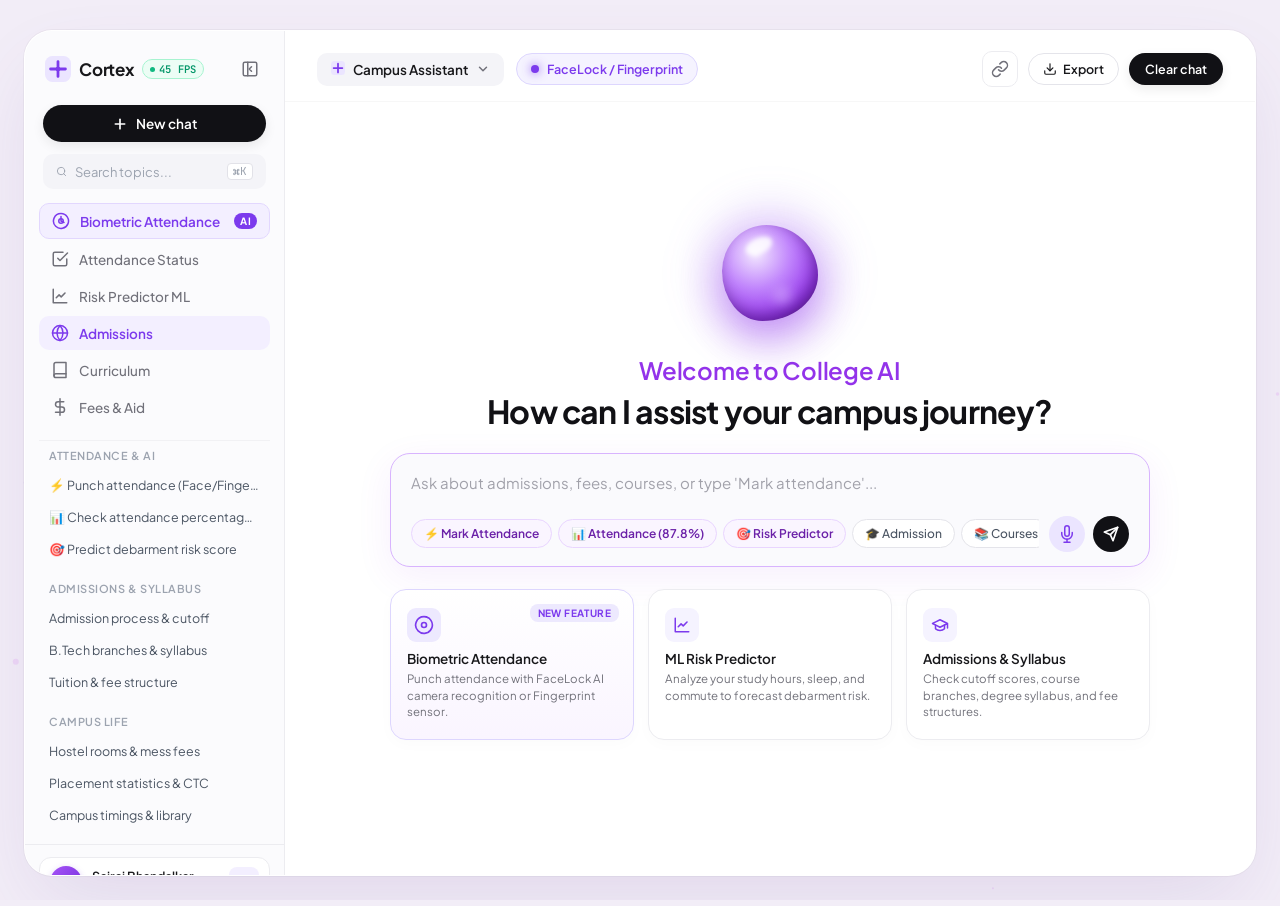
==== index.html @ c802c79f "Deploy permanent 24/7 web application to GitHub Pages with autonomous client-side Cortex engine" ====
<!DOCTYPE html>
<html lang="en">
<head>
    <meta charset="UTF-8">
    <meta name="viewport" content="width=device-width, initial-scale=1.0, maximum-scale=1.0, user-scalable=no, viewport-fit=cover">
    <meta name="theme-color" content="#F3F0F7">
    <title>Cortex • College AI Assistant & Biometric Attendance</title>

    <!-- Open Graph / LinkedIn Meta Tags -->
    <meta property="og:type" content="website">
    <meta property="og:title" content="College AI Chatbot — Intelligent Campus Assistant">
    <meta property="og:description" content="AI campus assistant with Scikit-Learn intent classification, 120Hz neural core, and FaceLock & Fingerprint biometric attendance.">
    <meta property="og:image" content="https://raw.githubusercontent.com/sairajbhandalkar61-ctrl/College-AI-Chatbot/main/screenshots/linkedin_post_showcase.png">
    <meta property="og:image:width" content="1200">
    <meta property="og:image:height" content="675">

    <!-- Twitter Card Meta Tags -->
    <meta name="twitter:card" content="summary_large_image">
    <meta name="twitter:title" content="College AI Chatbot — Intelligent Campus Assistant">
    <meta name="twitter:description" content="AI campus assistant with Scikit-Learn intent classification, 120Hz neural core, and FaceLock & Fingerprint biometric attendance.">
    <meta name="twitter:image" content="https://raw.githubusercontent.com/sairajbhandalkar61-ctrl/College-AI-Chatbot/main/screenshots/linkedin_post_showcase.png">

    <!-- SVG Favicon -->
    <link rel="icon" type="image/svg+xml" href="data:image/svg+xml,<svg xmlns='http://www.w3.org/2000/svg' viewBox='0 0 100 100'><rect width='100' height='100' rx='28' fill='%23ebe5ff'/><path d='M50 24v52M24 50h52' stroke='%237c3aed' stroke-width='14' stroke-linecap='round'/><circle cx='50' cy='50' r='10' fill='%237c3aed'/></svg>">

    <!-- Google Fonts: Plus Jakarta Sans & JetBrains Mono -->
    <link rel="preconnect" href="https://fonts.googleapis.com">
    <link rel="preconnect" href="https://fonts.gstatic.com" crossorigin>
    <link href="https://fonts.googleapis.com/css2?family=Plus+Jakarta+Sans:wght@400;500;600;700;800&family=JetBrains+Mono:wght@400;500;700&display=swap" rel="stylesheet">

    <!-- Stylesheet -->
    <link rel="stylesheet" href="static/styles.css">
</head>
<body class="cortex-body">

    <!-- 120Hz Ambient Canvas Background -->
    <canvas id="ambient-canvas" class="ambient-canvas" aria-hidden="true"></canvas>

    <!-- Outer Presentation Wrapper -->
    <div class="cortex-outer-wrapper">
        <div class="cortex-window-frame" id="window-frame">

            <!-- ===================================================================
                 1. LEFT SIDEBAR (Campus Navigation & Biometric Triggers)
                 =================================================================== -->
            <aside class="sidebar-container" id="sidebar-container">
                
                <!-- Sidebar Header: Brand & Collapse -->
                <div class="sidebar-header">
                    <div class="brand-group" id="brand-home-btn" title="Cortex College AI">
                        <div class="brand-logo-icon">
                            <svg viewBox="0 0 28 28" width="26" height="26" fill="none">
                                <rect width="28" height="28" rx="8" fill="#EBE5FF"/>
                                <path d="M14 6v16M6 14h16" stroke="#7C3AED" stroke-width="3" stroke-linecap="round"/>
                                <circle cx="14" cy="14" r="2.5" fill="#7C3AED"/>
                            </svg>
                        </div>
                        <span class="brand-name">Cortex</span>
                        <span class="fps-badge" id="fps-counter" title="Dynamic Refresh Rate">120 FPS</span>
                    </div>

                    <button class="sidebar-icon-btn" id="sidebar-collapse-btn" aria-label="Toggle Navigation Drawer" title="Toggle Sidebar">
                        <svg viewBox="0 0 24 24" width="18" height="18" fill="none" stroke="currentColor" stroke-width="2" stroke-linecap="round" stroke-linejoin="round">
                            <rect x="3" y="3" width="18" height="18" rx="2" ry="2"></rect>
                            <line x1="9" y1="3" x2="9" y2="21"></line>
                            <path d="m14 9-3 3 3 3"></path>
                        </svg>
                    </button>
                </div>

                <!-- Primary Action: + New Chat -->
                <div class="sidebar-new-chat-box">
                    <button class="new-chat-btn" id="new-chat-btn">
                        <svg viewBox="0 0 24 24" width="16" height="16" fill="none" stroke="currentColor" stroke-width="2.5" stroke-linecap="round" stroke-linejoin="round">
                            <line x1="12" y1="5" x2="12" y2="19"></line>
                            <line x1="5" y1="12" x2="19" y2="12"></line>
                        </svg>
                        <span>New chat</span>
                    </button>
                </div>

                <!-- Search Input Bar with Command Key Hint -->
                <div class="sidebar-search-box">
                    <div class="search-input-wrapper">
                        <svg class="search-icon" viewBox="0 0 24 24" width="15" height="15" fill="none" stroke="currentColor" stroke-width="2" stroke-linecap="round" stroke-linejoin="round">
                            <circle cx="11" cy="11" r="8"></circle>
                            <line x1="21" y1="21" x2="16.65" y2="16.65"></line>
                        </svg>
                        <input type="text" id="sidebar-search-input" placeholder="Search topics..." autocomplete="off" aria-label="Search past topics">
                        <span class="search-kbd-badge">⌘K</span>
                    </div>
                </div>

                <!-- Navigation Links List -->
                <div class="sidebar-nav-scroll">
                    <!-- Quick Topic Shortcuts -->
                    <div class="nav-links-group">
                        <button class="nav-link-item highlight-btn" id="nav-biometrics-btn">
                            <span class="nav-icon">
                                <svg viewBox="0 0 24 24" width="18" height="18" fill="none" stroke="currentColor" stroke-width="2" stroke-linecap="round" stroke-linejoin="round">
                                    <path d="M12 2a10 10 0 0 0-7.07 17.07A10 10 0 1 0 12 2z"></path>
                                    <path d="M12 6v6l4 2"></path>
                                    <circle cx="12" cy="12" r="3"></circle>
                                </svg>
                            </span>
                            <span class="nav-label">Biometric Attendance</span>
                            <span class="live-pill">AI</span>
                        </button>

                        <button class="nav-link-item" id="nav-attendance-status-btn" data-query="What is my attendance?">
                            <span class="nav-icon">
                                <svg viewBox="0 0 24 24" width="18" height="18" fill="none" stroke="currentColor" stroke-width="2" stroke-linecap="round" stroke-linejoin="round">
                                    <path d="M9 11l3 3L22 4"></path>
                                    <path d="M21 12v7a2 2 0 0 1-2 2H5a2 2 0 0 1-2-2V5a2 2 0 0 1 2-2h11"></path>
                                </svg>
                            </span>
                            <span class="nav-label">Attendance Status</span>
                        </button>

                        <button class="nav-link-item" id="nav-predictor-btn" data-query="Predict my attendance risk">
                            <span class="nav-icon">
                                <svg viewBox="0 0 24 24" width="18" height="18" fill="none" stroke="currentColor" stroke-width="2" stroke-linecap="round" stroke-linejoin="round">
                                    <path d="M3 3v18h18"></path>
                                    <path d="M18.7 8l-5.1 5.2-2.8-2.7L7 14.3"></path>
                                </svg>
                            </span>
                            <span class="nav-label">Risk Predictor ML</span>
                        </button>

                        <button class="nav-link-item active" id="nav-all-btn" data-query="What is the admission process and eligibility?">
                            <span class="nav-icon">
                                <svg viewBox="0 0 24 24" width="18" height="18" fill="none" stroke="currentColor" stroke-width="2" stroke-linecap="round" stroke-linejoin="round">
                                    <circle cx="12" cy="12" r="10"></circle>
                                    <line x1="2" y1="12" x2="22" y2="12"></line>
                                    <path d="M12 2a15.3 15.3 0 0 1 4 10 15.3 15.3 0 0 1-4 10 15.3 15.3 0 0 1-4-10 15.3 15.3 0 0 1 4-10z"></path>
                                </svg>
                            </span>
                            <span class="nav-label">Admissions</span>
                        </button>

                        <button class="nav-link-item" id="nav-courses-btn" data-query="What courses and engineering branches are offered?">
                            <span class="nav-icon">
                                <svg viewBox="0 0 24 24" width="18" height="18" fill="none" stroke="currentColor" stroke-width="2" stroke-linecap="round" stroke-linejoin="round">
                                    <path d="M4 19.5A2.5 2.5 0 0 1 6.5 17H20"></path>
                                    <path d="M6.5 2H20v20H6.5A2.5 2.5 0 0 1 4 19.5v-15A2.5 2.5 0 0 1 6.5 2z"></path>
                                </svg>
                            </span>
                            <span class="nav-label">Curriculum</span>
                        </button>

                        <button class="nav-link-item" id="nav-fees-btn" data-query="How much is the college fee and scholarship options?">
                            <span class="nav-icon">
                                <svg viewBox="0 0 24 24" width="18" height="18" fill="none" stroke="currentColor" stroke-width="2" stroke-linecap="round" stroke-linejoin="round">
                                    <line x1="12" y1="1" x2="12" y2="23"></line>
                                    <path d="M17 5H9.5a3.5 3.5 0 0 0 0 7h5a3.5 3.5 0 0 1 0 7H6"></path>
                                </svg>
                            </span>
                            <span class="nav-label">Fees & Aid</span>
                        </button>
                    </div>

                    <!-- Campus Topics Categorized by Relevance -->
                    <div class="history-section" id="history-section">
                        <!-- Biometrics & Academic Inquiries -->
                        <div class="history-group">
                            <div class="history-group-title">Attendance & AI</div>
                            <div class="history-items-list">
                                <button class="history-item" data-query="Mark my attendance today">⚡ Punch attendance (Face/Fingerprint)</button>
                                <button class="history-item" data-query="What is my attendance?">📊 Check attendance percentage (87.5%)</button>
                                <button class="history-item" data-query="Predict my attendance risk">🎯 Predict debarment risk score</button>
                            </div>
                        </div>

                        <!-- Admissions & Academics -->
                        <div class="history-group">
                            <div class="history-group-title">Admissions & Syllabus</div>
                            <div class="history-items-list">
                                <button class="history-item" data-query="What is the admission process and cutoff score?">Admission process & cutoff</button>
                                <button class="history-item" data-query="What engineering branches and courses are offered?">B.Tech branches & syllabus</button>
                                <button class="history-item" data-query="How much is the annual college tuition fee?">Tuition & fee structure</button>
                            </div>
                        </div>

                        <!-- Campus Life -->
                        <div class="history-group">
                            <div class="history-group-title">Campus Life</div>
                            <div class="history-items-list">
                                <button class="history-item" data-query="Does the college provide hostel and mess facilities?">Hostel rooms & mess fees</button>
                                <button class="history-item" data-query="What is the highest placement package and average CTC?">Placement statistics & CTC</button>
                                <button class="history-item" data-query="What are the college timings and library hours?">Campus timings & library</button>
                            </div>
                        </div>
                    </div>
                </div>

                <!-- User Profile Pill (Bottom) -->
                <div class="sidebar-user-footer">
                    <div class="user-profile-card">
                        <div class="user-avatar-wrapper">
                            <div class="user-avatar-circle">
                                <span>SB</span>
                            </div>
                        </div>
                        <div class="user-meta">
                            <span class="user-name">Sairaj Bhandalkar</span>
                            <span class="user-email">ID: SB2026 • 87.8% Attendance</span>
                        </div>
                        <button class="user-action-btn" id="voice-toggle-btn" title="Toggle Voice Readout" aria-label="Toggle voice">
                            <svg viewBox="0 0 24 24" width="16" height="16" fill="none" stroke="currentColor" stroke-width="2" stroke-linecap="round" stroke-linejoin="round">
                                <polygon points="11 5 6 9 2 9 2 15 6 15 11 19 11 5"></polygon>
                                <path d="M19.07 4.93a10 10 0 0 1 0 14.14M15.54 8.46a5 5 0 0 1 0 7.07"></path>
                            </svg>
                        </button>
                    </div>
                </div>
            </aside>

            <!-- ===================================================================
                 2. MAIN VIEWPORT (Right Area)
                 =================================================================== -->
            <main class="cortex-main-viewport">
                
                <!-- Top Navigation Header -->
                <header class="cortex-top-header">
                    <div class="header-left">
                        <!-- Mobile Hamburger Button -->
                        <button class="mobile-menu-btn" id="mobile-menu-btn" aria-label="Open Navigation">
                            <svg viewBox="0 0 24 24" width="22" height="22" fill="none" stroke="currentColor" stroke-width="2" stroke-linecap="round" stroke-linejoin="round">
                                <line x1="3" y1="12" x2="21" y2="12"></line>
                                <line x1="3" y1="6" x2="21" y2="6"></line>
                                <line x1="3" y1="18" x2="21" y2="18"></line>
                            </svg>
                        </button>

                        <!-- Assistant Dropdown Pill -->
                        <div class="cortex-dropdown-wrapper" id="cortex-dropdown-wrapper">
                            <button class="cortex-dropdown-btn" id="cortex-dropdown-btn">
                                <span class="cortex-icon-dot">
                                    <svg viewBox="0 0 16 16" width="14" height="14" fill="none">
                                        <rect width="16" height="16" rx="4" fill="#EBE5FF"/>
                                        <path d="M8 3v10M3 8h10" stroke="#7C3AED" stroke-width="2" stroke-linecap="round"/>
                                    </svg>
                                </span>
                                <span class="cortex-dropdown-label">Campus Assistant</span>
                                <span class="cortex-dropdown-chevron">
                                    <svg viewBox="0 0 24 24" width="14" height="14" fill="none" stroke="currentColor" stroke-width="2.5" stroke-linecap="round" stroke-linejoin="round">
                                        <polyline points="6 9 12 15 18 9"></polyline>
                                    </svg>
                                </span>
                            </button>
                            <div class="cortex-dropdown-menu" id="cortex-dropdown-menu">
                                <button class="cortex-menu-item active" data-model="General">General Campus Query</button>
                                <button class="cortex-menu-item" data-model="Attendance">Attendance & Biometrics</button>
                                <button class="cortex-menu-item" data-model="Admissions">Admissions & Eligibility</button>
                                <button class="cortex-menu-item" data-model="Academics">Academic Syllabus</button>
                                <button class="cortex-menu-item" data-model="Placements">Placements & Recruiters</button>
                            </div>
                        </div>

                        <!-- Biometric Quick Launcher Button -->
                        <button class="header-biometric-badge-btn" id="header-biometrics-btn" title="Open Biometric Attendance Scanner">
                            <span class="bio-pulse-dot"></span>
                            <span>FaceLock / Fingerprint</span>
                        </button>
                    </div>

                    <!-- Right Action Controls -->
                    <div class="header-right">
                        <!-- Quick Share Link Button -->
                        <button class="header-icon-btn" id="top-link-btn" title="Copy Live Website URL" aria-label="Share live link">
                            <svg viewBox="0 0 24 24" width="18" height="18" fill="none" stroke="currentColor" stroke-width="2" stroke-linecap="round" stroke-linejoin="round">
                                <path d="M10 13a5 5 0 0 0 7.54.54l3-3a5 5 0 0 0-7.07-7.07l-1.72 1.71"></path>
                                <path d="M14 11a5 5 0 0 0-7.54-.54l-3 3a5 5 0 0 0 7.07 7.07l1.71-1.71"></path>
                            </svg>
                        </button>

                        <!-- Export Conversation Button -->
                        <button class="header-pill-btn" id="export-chat-btn" title="Export conversation as text file">
                            <svg viewBox="0 0 24 24" width="14" height="14" fill="none" stroke="currentColor" stroke-width="2" stroke-linecap="round" stroke-linejoin="round">
                                <path d="M21 15v4a2 2 0 0 1-2 2H5a2 2 0 0 1-2-2v-4"></path>
                                <polyline points="7 10 12 15 17 10"></polyline>
                                <line x1="12" y1="15" x2="12" y2="3"></line>
                            </svg>
                            <span>Export</span>
                        </button>

                        <!-- Reset / New Session Button -->
                        <button class="header-solid-btn" id="clear-session-btn" title="Clear current session">
                            <span>Clear chat</span>
                        </button>
                    </div>
                </header>

                <!-- Scrollable Main Content Container -->
                <div class="cortex-scroll-container" id="cortex-scroll-container">
                    
                    <!-- LANDING HERO STATE (Greeting, Interactive 120Hz Orb, Cards) -->
                    <div class="cortex-hero-state" id="cortex-hero-state">
                        
                        <!-- Floating 3D Interactive 120Hz Liquid Violet Orb with Sonic Physics -->
                        <div class="liquid-orb-container" id="interactive-orb" aria-label="Interactive AI Core">
                            <div class="liquid-orb-aura" id="orb-aura"></div>
                            <div class="liquid-orb-core" id="orb-core">
                                <div class="orb-specular-light"></div>
                                <div class="orb-specular-swirl"></div>
                                <div class="orb-soundwave" id="orb-soundwave">
                                    <span></span><span></span><span></span><span></span>
                                </div>
                            </div>
                        </div>

                        <!-- Greeting Hero Typography -->
                        <div class="cortex-greeting-box">
                            <h2 class="greeting-pretitle">Welcome to College AI</h2>
                            <h1 class="greeting-maintitle">How can I assist your campus journey?</h1>
                        </div>

                        <!-- Central Input Dock (High Interaction) -->
                        <div class="cortex-input-card">
                            <div class="input-text-area-wrapper">
                                <textarea 
                                    id="cortex-user-input" 
                                    class="cortex-textarea" 
                                    rows="1" 
                                    placeholder="Ask about admissions, fees, courses, or type 'Mark attendance'..." 
                                    autocomplete="off"
                                    autofocus
                                    aria-label="Ask College AI"
                                ></textarea>
                            </div>

                            <!-- Interactive Campus Filter Chips Toolbar -->
                            <div class="input-chips-toolbar">
                                <div class="chips-list">
                                    <button class="filter-chip-btn bio-chip" id="chip-mark-attendance">
                                        <span>⚡ Mark Attendance</span>
                                    </button>
                                    <button class="filter-chip-btn bio-chip" data-query="What is my attendance?">
                                        <span>📊 Attendance (87.8%)</span>
                                    </button>
                                    <button class="filter-chip-btn bio-chip" data-query="Predict my attendance risk">
                                        <span>🎯 Risk Predictor</span>
                                    </button>
                                    <button class="filter-chip-btn" data-query="What is the admission procedure and eligibility?">
                                        <span>🎓 Admission</span>
                                    </button>
                                    <button class="filter-chip-btn" data-query="What are the B.Tech courses and departments?">
                                        <span>📚 Courses</span>
                                    </button>
                                    <button class="filter-chip-btn" data-query="What is the fee structure for engineering?">
                                        <span>💰 Fees</span>
                                    </button>
                                </div>

                                <div class="toolbar-right">
                                    <!-- Circular Lavender Microphone Button -->
                                    <button class="cortex-mic-btn" id="cortex-mic-btn" title="Voice Input (Speech-to-Text)" aria-label="Microphone">
                                        <svg viewBox="0 0 24 24" width="18" height="18" fill="none" stroke="currentColor" stroke-width="2" stroke-linecap="round" stroke-linejoin="round">
                                            <path d="M12 1a3 3 0 0 0-3 3v8a3 3 0 0 0 6 0V4a3 3 0 0 0-3-3z"></path>
                                            <path d="M19 10v2a7 7 0 0 1-14 0v-2"></path>
                                            <line x1="12" y1="19" x2="12" y2="23"></line>
                                            <line x1="8" y1="23" x2="16" y2="23"></line>
                                        </svg>
                                    </button>

                                    <!-- Send Arrow Button -->
                                    <button class="cortex-send-btn" id="cortex-send-btn" title="Send question" aria-label="Send">
                                        <svg viewBox="0 0 24 24" width="16" height="16" fill="none" stroke="currentColor" stroke-width="2.5" stroke-linecap="round" stroke-linejoin="round">
                                            <line x1="22" y1="2" x2="11" y2="13"></line>
                                            <polygon points="22 2 15 22 11 13 2 9 22 2"></polygon>
                                        </svg>
                                    </button>
                                </div>
                            </div>
                        </div>

                        <!-- 3 Purpose-Driven Action Cards -->
                        <div class="cortex-cards-grid">
                            
                            <!-- Card 1: Biometric Attendance Scanner -->
                            <button class="cortex-action-card bio-action-card" id="card-launch-biometrics">
                                <div class="card-icon-bubble bio-bubble">
                                    <svg viewBox="0 0 24 24" width="20" height="20" fill="none" stroke="currentColor" stroke-width="2" stroke-linecap="round" stroke-linejoin="round">
                                        <path d="M12 2a10 10 0 0 0-7.07 17.07A10 10 0 1 0 12 2z"></path>
                                        <circle cx="12" cy="12" r="3"></circle>
                                    </svg>
                                </div>
                                <div class="card-header-badge">NEW FEATURE</div>
                                <h3 class="card-title">Biometric Attendance</h3>
                                <p class="card-subtext">Punch attendance with FaceLock AI camera recognition or Fingerprint sensor.</p>
                            </button>

                            <!-- Card 2: Attendance Risk Prediction (20k dataset) -->
                            <button class="cortex-action-card" id="card-launch-predictor">
                                <div class="card-icon-bubble">
                                    <svg viewBox="0 0 24 24" width="18" height="18" fill="none" stroke="currentColor" stroke-width="2" stroke-linecap="round" stroke-linejoin="round">
                                        <path d="M3 3v18h18"></path>
                                        <path d="M18.7 8l-5.1 5.2-2.8-2.7L7 14.3"></path>
                                    </svg>
                                </div>
                                <h3 class="card-title">ML Risk Predictor</h3>
                                <p class="card-subtext">Analyze your study hours, sleep, and commute to forecast debarment risk.</p>
                            </button>

                            <!-- Card 3: Admissions & Academics -->
                            <button class="cortex-action-card" data-query="What is the admission process and eligibility criteria?">
                                <div class="card-icon-bubble">
                                    <svg viewBox="0 0 24 24" width="18" height="18" fill="none" stroke="currentColor" stroke-width="2" stroke-linecap="round" stroke-linejoin="round">
                                        <path d="M22 10v6M2 10l10-5 10 5-10 5z"></path>
                                        <path d="M6 12v5c3 3 9 3 12 0v-5"></path>
                                    </svg>
                                </div>
                                <h3 class="card-title">Admissions & Syllabus</h3>
                                <p class="card-subtext">Check cutoff scores, course branches, degree syllabus, and fee structures.</p>
                            </button>
                        </div>
                    </div>

                    <!-- ACTIVE CONVERSATION STATE -->
                    <div class="cortex-chat-state" id="cortex-chat-state" style="display: none;">
                        <div class="chat-thread-wrapper" id="chat-thread-wrapper">
                            <!-- Dynamic messages safely injected here -->
                        </div>
                    </div>

                </div>

                <!-- Sleek Minimal Footer Bar -->
                <footer class="cortex-footer-bar">
                    <div class="footer-status-pill">
                        <span class="status-pulse-dot"></span>
                        <span>College AI System Active • FaceLock & Fingerprint Enabled</span>
                    </div>

                    <div class="footer-meta-link">
                        <span>Created by Sairaj Bhandalkar</span>
                    </div>
                </footer>

                <!-- Floating Bottom Input Dock for Conversation View -->
                <div class="conversation-dock-wrapper" id="conversation-dock-wrapper" style="display: none;">
                    <div class="conversation-dock-inner">
                        <input 
                            type="text" 
                            id="conversation-input" 
                            class="conversation-input-field" 
                            placeholder="Ask a follow-up or type 'Mark attendance'..." 
                            autocomplete="off"
                        >
                        <button class="dock-speech-btn" id="dock-speech-btn" title="Voice dictation" aria-label="Voice input">
                            <svg viewBox="0 0 24 24" width="16" height="16" fill="none" stroke="currentColor" stroke-width="2" stroke-linecap="round" stroke-linejoin="round">
                                <path d="M12 1a3 3 0 0 0-3 3v8a3 3 0 0 0 6 0V4a3 3 0 0 0-3-3z"></path>
                                <path d="M19 10v2a7 7 0 0 1-14 0v-2"></path>
                            </svg>
                        </button>
                        <button class="dock-submit-btn" id="dock-submit-btn" title="Send message" aria-label="Send">
                            <svg viewBox="0 0 24 24" width="16" height="16" fill="none" stroke="currentColor" stroke-width="2.5" stroke-linecap="round" stroke-linejoin="round">
                                <line x1="22" y1="2" x2="11" y2="13"></line>
                                <polygon points="22 2 15 22 11 13 2 9 22 2"></polygon>
                            </svg>
                        </button>
                    </div>
                </div>

            </main>
        </div>
    </div>

    <!-- ===================================================================
         3. BIOMETRIC ATTENDANCE SCANNER MODAL (FaceLock & Fingerprint)
         =================================================================== -->
    <div class="biometric-modal-overlay" id="biometric-modal-overlay" style="display: none;">
        <div class="biometric-modal-container">
            
            <!-- Modal Header -->
            <div class="bio-modal-header">
                <div class="bio-modal-title-box">
                    <div class="bio-security-badge">SECURE BIOMETRIC ATTENDANCE</div>
                    <h2 class="bio-modal-title">Campus Attendance Terminal</h2>
                    <p class="bio-modal-subtitle">Student: <strong>Sairaj Bhandalkar (SB2026)</strong> • B.Tech CS</p>
                </div>
                <button class="bio-modal-close-btn" id="close-biometric-btn" aria-label="Close biometric modal">
                    <svg viewBox="0 0 24 24" width="18" height="18" fill="none" stroke="currentColor" stroke-width="2" stroke-linecap="round" stroke-linejoin="round">
                        <line x1="18" y1="6" x2="6" y2="18"></line>
                        <line x1="6" y1="6" x2="18" y2="18"></line>
                    </svg>
                </button>
            </div>

            <!-- Modal Tabs Bar -->
            <div class="bio-tabs-bar">
                <button class="bio-tab-btn active" id="tab-btn-facelock">
                    <svg viewBox="0 0 24 24" width="16" height="16" fill="none" stroke="currentColor" stroke-width="2" stroke-linecap="round" stroke-linejoin="round">
                        <path d="M23 19a2 2 0 0 1-2 2H3a2 2 0 0 1-2-2V8a2 2 0 0 1 2-2h4l2-3h6l2 3h4a2 2 0 0 1 2 2z"></path>
                        <circle cx="12" cy="13" r="4"></circle>
                    </svg>
                    <span>FaceLock AI</span>
                </button>

                <button class="bio-tab-btn" id="tab-btn-fingerprint">
                    <svg viewBox="0 0 24 24" width="16" height="16" fill="none" stroke="currentColor" stroke-width="2" stroke-linecap="round" stroke-linejoin="round">
                        <path d="M12 2a10 10 0 0 0-7.07 17.07A10 10 0 1 0 12 2z"></path>
                        <circle cx="12" cy="12" r="3"></circle>
                    </svg>
                    <span>Fingerprint Sensor</span>
                </button>

                <button class="bio-tab-btn" id="tab-btn-predictor">
                    <svg viewBox="0 0 24 24" width="16" height="16" fill="none" stroke="currentColor" stroke-width="2" stroke-linecap="round" stroke-linejoin="round">
                        <path d="M3 3v18h18"></path>
                        <path d="M18.7 8l-5.1 5.2-2.8-2.7L7 14.3"></path>
                    </svg>
                    <span>Risk Predictor</span>
                </button>

                <button class="bio-tab-btn" id="tab-btn-logs">
                    <svg viewBox="0 0 24 24" width="16" height="16" fill="none" stroke="currentColor" stroke-width="2" stroke-linecap="round" stroke-linejoin="round">
                        <path d="M14 2H6a2 2 0 0 0-2 2v16a2 2 0 0 0 2 2h12a2 2 0 0 0 2-2V8z"></path>
                        <polyline points="14 2 14 8 20 8"></polyline>
                        <line x1="16" y1="13" x2="8" y2="13"></line>
                        <line x1="16" y1="17" x2="8" y2="17"></line>
                    </svg>
                    <span>History & Status</span>
                </button>
            </div>

            <!-- Tab Content Area -->
            <div class="bio-modal-body">
                
                <!-- 1. FACELOCK TAB PANEL -->
                <div class="bio-panel active" id="panel-facelock">
                    <div class="camera-viewport-card">
                        <div class="camera-stream-wrapper">
                            <video id="face-video" autoplay playsinline muted></video>
                            <canvas id="face-canvas" style="display: none;"></canvas>
                            
                            <!-- Scanner HUD Overlay -->
                            <div class="scanner-hud-overlay">
                                <div class="hud-corner top-left"></div>
                                <div class="hud-corner top-right"></div>
                                <div class="hud-corner bottom-left"></div>
                                <div class="hud-corner bottom-right"></div>
                                
                                <div class="scanner-laser-beam" id="scanner-laser-beam"></div>
                                <div class="scanner-target-reticle" id="scanner-target-reticle"></div>
                            </div>

                            <!-- Camera Fallback / Off notice -->
                            <div class="camera-off-overlay" id="camera-off-overlay">
                                <svg viewBox="0 0 24 24" width="48" height="48" fill="none" stroke="currentColor" stroke-width="1.5">
                                    <path d="M23 19a2 2 0 0 1-2 2H3a2 2 0 0 1-2-2V8a2 2 0 0 1 2-2h4l2-3h6l2 3h4a2 2 0 0 1 2 2z"></path>
                                    <line x1="1" y1="1" x2="23" y2="23"></line>
                                </svg>
                                <span>Camera stream inactive</span>
                                <button class="btn-enable-cam" id="btn-start-camera">Enable Camera</button>
                            </div>
                        </div>

                        <div class="camera-status-bar">
                            <div class="status-indicator">
                                <span class="indicator-dot" id="face-indicator-dot"></span>
                                <span class="indicator-text" id="face-status-text">Click "Start Face Scan" to authenticate</span>
                            </div>
                            <span class="match-confidence-badge" id="face-confidence-badge">Match: --%</span>
                        </div>
                    </div>

                    <div class="bio-action-row">
                        <button class="bio-primary-btn" id="btn-capture-face">
                            <svg viewBox="0 0 24 24" width="18" height="18" fill="none" stroke="currentColor" stroke-width="2">
                                <circle cx="12" cy="12" r="10"></circle>
                                <polyline points="12 6 12 12 14 14"></polyline>
                            </svg>
                            <span>Scan Face & Punch Attendance</span>
                        </button>
                    </div>
                </div>

                <!-- 2. FINGERPRINT TAB PANEL -->
                <div class="bio-panel" id="panel-fingerprint" style="display: none;">
                    <div class="fingerprint-sensor-card">
                        <div class="fingerprint-scan-zone" id="fingerprint-scan-zone">
                            <div class="sensor-pulse-ring ring-1"></div>
                            <div class="sensor-pulse-ring ring-2"></div>
                            
                            <div class="fingerprint-icon-wrapper" id="fingerprint-icon-wrapper">
                                <svg viewBox="0 0 24 24" width="70" height="70" fill="none" stroke="currentColor" stroke-width="1.6" stroke-linecap="round">
                                    <path d="M12 2a10 10 0 0 0-6.88 17.23"></path>
                                    <path d="M8.56 5.56A7 7 0 0 1 19 12v3"></path>
                                    <path d="M5.07 12.56a5 5 0 0 1 9.93-1.56v5"></path>
                                    <path d="M12 11a3 3 0 0 0-3 3v4"></path>
                                    <path d="M15 15.5v3.5"></path>
                                    <path d="M9 19.5v.5"></path>
                                </svg>
                            </div>
                        </div>

                        <div class="sensor-meta-info">
                            <div class="sensor-title">Biometric Touch Sensor Ready</div>
                            <p class="sensor-desc">Place your registered finger on your device sensor (Windows Hello, Touch ID, or Android Biometric) or click below.</p>
                            <div class="webauthn-support-pill" id="webauthn-support-pill">
                                <span>🔒 FIDO2 / WebAuthn Hardware Supported</span>
                            </div>
                        </div>
                    </div>

                    <div class="bio-action-row">
                        <button class="bio-primary-btn" id="btn-touch-fingerprint">
                            <svg viewBox="0 0 24 24" width="18" height="18" fill="none" stroke="currentColor" stroke-width="2">
                                <path d="M12 2a10 10 0 0 0-7.07 17.07A10 10 0 1 0 12 2z"></path>
                                <circle cx="12" cy="12" r="3"></circle>
                            </svg>
                            <span>Verify Fingerprint & Log Attendance</span>
                        </button>
                    </div>
                </div>

                <!-- 3. RISK PREDICTOR TAB PANEL (20k Dataset ML Model) -->
                <div class="bio-panel" id="panel-predictor" style="display: none;">
                    <div class="predictor-card">
                        <div class="predictor-header-info">
                            <div class="predictor-badge">SCIKIT-LEARN ML ENGINE • 20,000 TRAINED RECORDS</div>
                            <h3 class="predictor-heading">Attendance Probability & Debarment Risk</h3>
                            <p class="predictor-sub">Adjust your daily routine parameters to forecast your attendance likelihood and receive proactive academic recommendations.</p>
                        </div>

                        <!-- Sliders Form -->
                        <div class="predictor-controls-grid">
                            <div class="control-group">
                                <div class="control-label-row">
                                    <span>Daily Study Hours</span>
                                    <strong id="val-study-hours">4.0 hrs</strong>
                                </div>
                                <input type="range" class="bio-slider" id="input-study-hours" min="0.5" max="10.0" step="0.5" value="4.0">
                            </div>

                            <div class="control-group">
                                <div class="control-label-row">
                                    <span>Night Sleep Hours</span>
                                    <strong id="val-sleep-hours">7.0 hrs</strong>
                                </div>
                                <input type="range" class="bio-slider" id="input-sleep-hours" min="3.0" max="11.0" step="0.5" value="7.0">
                            </div>

                            <div class="control-group">
                                <div class="control-label-row">
                                    <span>Commute / Travel Time</span>
                                    <strong id="val-travel-time">30 mins</strong>
                                </div>
                                <input type="range" class="bio-slider" id="input-travel-time" min="5" max="120" step="5" value="30">
                            </div>

                            <div class="control-group">
                                <div class="control-label-row">
                                    <span>Academic Program</span>
                                </div>
                                <select class="bio-select" id="select-course">
                                    <option value="b.tech" selected>B.Tech Computer Science</option>
                                    <option value="bca">BCA (Applications)</option>
                                    <option value="b.sc">B.Sc Science</option>
                                    <option value="pharmacy">Pharmacy</option>
                                    <option value="bba">BBA Management</option>
                                    <option value="diploma">Diploma Engineering</option>
                                    <option value="nursing">Nursing</option>
                                </select>
                            </div>
                        </div>

                        <div class="predictor-button-row">
                            <button class="bio-secondary-btn" id="btn-calculate-risk">
                                <span>Compute Attendance Probability</span>
                            </button>
                        </div>

                        <!-- Dynamic Predictor Result Card -->
                        <div class="prediction-result-box" id="prediction-result-box" style="display: none;">
                            <div class="result-top-row">
                                <div class="prob-stat">
                                    <span class="prob-num" id="res-prob-val">82.5%</span>
                                    <span class="prob-label">Attendance Probability</span>
                                </div>
                                <div class="risk-badge" id="res-risk-badge">Low Risk (Compliant)</div>
                            </div>
                            <div class="result-details">
                                <p id="res-recommendation-text">Your study and sleep balance strongly favors consistent attendance.</p>
                            </div>
                        </div>
                    </div>
                </div>

                <!-- 4. LOGS & STATUS TAB PANEL -->
                <div class="bio-panel" id="panel-logs" style="display: none;">
                    <div class="attendance-summary-banner">
                        <div class="summary-left">
                            <div class="big-percent" id="summary-rate">87.8%</div>
                            <div class="summary-meta">
                                <strong id="summary-status-tag">Compliant (Above 75% Rule)</strong>
                                <span id="summary-sessions">43 of 49 lectures attended</span>
                            </div>
                        </div>
                        <div class="summary-right">
                            <div class="safe-badge-pill">Eligible for Exams</div>
                        </div>
                    </div>

                    <div class="logs-table-wrapper">
                        <div class="logs-table-header">Verified Biometric Punch Logs</div>
                        <div class="logs-table-body" id="logs-table-body">
                            <!-- Injected dynamically -->
                        </div>
                    </div>
                </div>

            </div>
        </div>
    </div>

    <!-- Mobile Drawer Overlay Backdrop -->
    <div class="sidebar-backdrop" id="sidebar-backdrop"></div>

    <!-- Toast Notification Container -->
    <div class="toast-container" id="toast-container" aria-live="polite"></div>

    <!-- Application Javascript Logic -->
    <script src="static/app.js"></script>
</body>
</html>
---- static/styles.css ----
/* ==========================================================================
   CORTEX • 120Hz HIGH-REFRESH RATE COLLEGE AI DESIGN SYSTEM
   Modern, Interactive, Clutter-Free Campus Experience
   ========================================================================== */

/* 1. CSS VARIABLES & DESIGN TOKENS */
:root {
    --bg-page: #F2EDF7;
    --bg-window: #FFFFFF;
    --bg-sidebar: #FBFBFD;
    --border-sidebar: #ECECF0;
    
    --bg-main: #FFFFFF;
    --bg-input-card: #FAFAFD;
    --border-input-card: #ECECF2;
    
    --cortex-purple: #7C3AED;
    --cortex-purple-hover: #6D28D9;
    --cortex-purple-light: #EBE5FF;
    --cortex-purple-border: #E2D7FE;
    --cortex-purple-glow: rgba(124, 58, 237, 0.25);
    
    --text-primary: #18181B;
    --text-secondary: #71717A;
    --text-muted: #9CA3AF;
    
    --font-main: 'Plus Jakarta Sans', -apple-system, BlinkMacSystemFont, 'Segoe UI', Roboto, sans-serif;
    --font-code: 'JetBrains Mono', monospace;
    
    --radius-window: 28px;
    --radius-card: 20px;
    --radius-pill: 9999px;
    --radius-md: 12px;
}

/* 2. RESET & BASE STYLES */
*, *::before, *::after {
    box-sizing: border-box;
    margin: 0;
    padding: 0;
    -webkit-tap-highlight-color: transparent;
}

html, body {
    width: 100%;
    height: 100%;
    font-family: var(--font-main);
    background-color: var(--bg-page);
    color: var(--text-primary);
    -webkit-font-smoothing: antialiased;
    -moz-osx-font-smoothing: grayscale;
    overflow-x: hidden;
}

/* 120Hz Ambient Canvas Background */
.ambient-canvas {
    position: fixed;
    top: 0;
    left: 0;
    width: 100vw;
    height: 100vh;
    height: 100dvh;
    pointer-events: none;
    z-index: 0;
}

button {
    font-family: inherit;
    border: none;
    background: transparent;
    cursor: pointer;
    color: inherit;
    transition: all 0.16s cubic-bezier(0.16, 1, 0.3, 1);
    touch-action: manipulation;
}

input, textarea {
    font-family: inherit;
    border: none;
    outline: none;
    background: transparent;
    color: var(--text-primary);
}

/* 3. OUTER WRAPPER & WINDOW FRAME */
.cortex-outer-wrapper {
    min-height: 100vh;
    min-height: 100dvh;
    display: flex;
    align-items: center;
    justify-content: center;
    padding: 30px 24px;
    position: relative;
    z-index: 1;
}

.cortex-window-frame {
    width: 100%;
    max-width: 1380px;
    height: min(890px, 94vh);
    background-color: var(--bg-window);
    border-radius: var(--radius-window);
    border: 1px solid rgba(255, 255, 255, 0.9);
    box-shadow: 0 32px 80px -15px rgba(110, 80, 160, 0.14), 0 0 0 1px rgba(0, 0, 0, 0.04);
    display: grid;
    grid-template-columns: 260px 1fr;
    overflow: hidden;
    position: relative;
    backdrop-filter: blur(10px);
}

/* ==========================================================================
   4. LEFT SIDEBAR STYLES
   ========================================================================== */
.sidebar-container {
    background-color: var(--bg-sidebar);
    border-right: 1px solid var(--border-sidebar);
    display: flex;
    flex-direction: column;
    height: 100%;
    user-select: none;
    z-index: 10;
}

/* Sidebar Header */
.sidebar-header {
    display: flex;
    align-items: center;
    justify-content: space-between;
    padding: 22px 18px 14px 20px;
}

.brand-group {
    display: flex;
    align-items: center;
    gap: 8px;
    cursor: pointer;
}

.brand-logo-icon {
    display: flex;
    align-items: center;
    justify-content: center;
}

.brand-name {
    font-size: 17px;
    font-weight: 700;
    letter-spacing: -0.01em;
    color: var(--text-primary);
}

/* Dynamic 120 FPS Badge */
.fps-badge {
    font-size: 10.5px;
    font-family: var(--font-code);
    font-weight: 600;
    padding: 2px 7px;
    background: #ECFDF5;
    color: #059669;
    border: 1px solid #A7F3D0;
    border-radius: 12px;
    letter-spacing: 0.02em;
    display: inline-flex;
    align-items: center;
    gap: 4px;
}

.fps-badge::before {
    content: '';
    display: inline-block;
    width: 5px;
    height: 5px;
    border-radius: 50%;
    background: #10B981;
    animation: fpsDotPulse 1.4s infinite;
}

@keyframes fpsDotPulse {
    0%, 100% { opacity: 1; transform: scale(1); }
    50% { opacity: 0.4; transform: scale(0.8); }
}

.sidebar-icon-btn {
    width: 32px;
    height: 32px;
    border-radius: 8px;
    display: flex;
    align-items: center;
    justify-content: center;
    color: var(--text-secondary);
    transition: all 0.15s ease;
}

.sidebar-icon-btn:hover {
    color: var(--text-primary);
    background: rgba(0, 0, 0, 0.05);
}

/* + New Chat Button */
.sidebar-new-chat-box {
    padding: 6px 18px 12px 18px;
}

.new-chat-btn {
    width: 100%;
    background-color: #111115;
    color: #FFFFFF;
    font-size: 13.5px;
    font-weight: 600;
    display: flex;
    align-items: center;
    justify-content: center;
    gap: 8px;
    padding: 10px 16px;
    border-radius: var(--radius-pill);
    box-shadow: 0 4px 12px rgba(0, 0, 0, 0.08);
    transition: transform 0.15s ease, background-color 0.15s ease;
}

.new-chat-btn:hover {
    background-color: #26262B;
    transform: translateY(-1px);
}

.new-chat-btn:active {
    transform: translateY(0);
}

/* Search Box */
.sidebar-search-box {
    padding: 0 18px 14px 18px;
}

.search-input-wrapper {
    display: flex;
    align-items: center;
    gap: 8px;
    background: #F4F4F8;
    border: 1px solid transparent;
    border-radius: 10px;
    padding: 8px 12px;
    transition: all 0.18s ease;
}

.search-input-wrapper:focus-within {
    background: #FFFFFF;
    border-color: #DDD6FE;
    box-shadow: 0 0 0 2px rgba(124, 58, 237, 0.12);
}

.search-icon {
    color: var(--text-muted);
}

#sidebar-search-input {
    width: 100%;
    font-size: 13px;
    color: var(--text-primary);
}

#sidebar-search-input::placeholder {
    color: var(--text-muted);
}

.search-kbd-badge {
    font-size: 11px;
    font-family: var(--font-code);
    background: #FFFFFF;
    border: 1px solid #E2E2E8;
    color: var(--text-muted);
    border-radius: 4px;
    padding: 2px 5px;
    line-height: 1;
}

/* Nav Scroll Container */
.sidebar-nav-scroll {
    flex: 1;
    overflow-y: auto;
    padding: 0 14px 14px 14px;
    display: flex;
    flex-direction: column;
    gap: 16px;
}

.sidebar-nav-scroll::-webkit-scrollbar {
    width: 4px;
}

.sidebar-nav-scroll::-webkit-scrollbar-thumb {
    background: rgba(0, 0, 0, 0.08);
    border-radius: 4px;
}

/* Nav Links Group */
.nav-links-group {
    display: flex;
    flex-direction: column;
    gap: 3px;
}

.nav-link-item {
    display: flex;
    align-items: center;
    gap: 10px;
    padding: 8px 12px;
    border-radius: 10px;
    color: var(--text-secondary);
    font-size: 13.5px;
    font-weight: 500;
    transition: all 0.15s ease;
    text-align: left;
    width: 100%;
}

.nav-link-item:hover {
    background: #F4F4F8;
    color: var(--text-primary);
}

.nav-link-item.active {
    background: #F3EFFF;
    color: var(--cortex-purple);
    font-weight: 600;
}

.nav-link-item .nav-icon {
    display: flex;
    align-items: center;
    justify-content: center;
}

/* History Section */
.history-section {
    display: flex;
    flex-direction: column;
    gap: 14px;
    padding-top: 4px;
    border-top: 1px solid #F1F1F4;
}

.history-group {
    display: flex;
    flex-direction: column;
    gap: 4px;
}

.history-group-title {
    font-size: 11px;
    font-weight: 600;
    text-transform: uppercase;
    letter-spacing: 0.05em;
    color: var(--text-muted);
    padding: 4px 10px;
}

.history-items-list {
    display: flex;
    flex-direction: column;
    gap: 2px;
}

.history-item {
    padding: 7px 10px;
    border-radius: 8px;
    font-size: 12.5px;
    color: #4B5563;
    text-align: left;
    white-space: nowrap;
    overflow: hidden;
    text-overflow: ellipsis;
    transition: all 0.15s ease;
    width: 100%;
}

.history-item:hover {
    background: #F4F4F8;
    color: var(--text-primary);
}

/* User Profile Footer */
.sidebar-user-footer {
    padding: 12px 14px 16px 14px;
    border-top: 1px solid var(--border-sidebar);
    background: var(--bg-sidebar);
}

.user-profile-card {
    display: flex;
    align-items: center;
    gap: 10px;
    padding: 8px 10px;
    border-radius: 12px;
    background: #FFFFFF;
    border: 1px solid #ECECF0;
}

.user-avatar-circle {
    width: 32px;
    height: 32px;
    border-radius: 50%;
    background: linear-gradient(135deg, #A855F7, #6D28D9);
    color: #FFFFFF;
    font-size: 11px;
    font-weight: 700;
    display: flex;
    align-items: center;
    justify-content: center;
    box-shadow: 0 2px 6px rgba(109, 40, 217, 0.25);
}

.user-meta {
    flex: 1;
    min-width: 0;
    display: flex;
    flex-direction: column;
}

.user-name {
    font-size: 12.5px;
    font-weight: 600;
    color: var(--text-primary);
    white-space: nowrap;
    overflow: hidden;
    text-overflow: ellipsis;
}

.user-email {
    font-size: 10.5px;
    color: var(--text-secondary);
    white-space: nowrap;
    overflow: hidden;
    text-overflow: ellipsis;
}

.user-action-btn {
    width: 30px;
    height: 30px;
    display: flex;
    align-items: center;
    justify-content: center;
    color: var(--cortex-purple);
    border-radius: 8px;
    background: #F3EFFF;
    transition: all 0.15s ease;
}

.user-action-btn:hover {
    background: #EBE5FF;
    transform: scale(1.05);
}

/* ==========================================================================
   5. MAIN VIEWPORT STYLES
   ========================================================================== */
.cortex-main-viewport {
    background-color: var(--bg-main);
    display: flex;
    flex-direction: column;
    height: 100%;
    position: relative;
    overflow: hidden;
}

/* Top Navigation Header */
.cortex-top-header {
    display: flex;
    align-items: center;
    justify-content: space-between;
    padding: 20px 32px 14px 32px;
    z-index: 5;
    position: relative;
    border-bottom: 1px solid rgba(0, 0, 0, 0.03);
}

.header-left {
    display: flex;
    align-items: center;
    gap: 12px;
}

.mobile-menu-btn {
    display: none;
    width: 38px;
    height: 38px;
    border-radius: 10px;
    align-items: center;
    justify-content: center;
    background: #F4F4F8;
    color: var(--text-primary);
    transition: background 0.15s ease;
}

.mobile-menu-btn:active {
    background: #E5E5EB;
}

/* Dropdown Pill */
.cortex-dropdown-wrapper {
    position: relative;
}

.cortex-dropdown-btn {
    display: flex;
    align-items: center;
    gap: 8px;
    background: #F4F4F8;
    border-radius: 10px;
    padding: 8px 14px;
    color: var(--text-primary);
    transition: background 0.15s ease;
}

.cortex-dropdown-btn:hover {
    background: #EBEBEF;
}

.cortex-dropdown-label {
    font-size: 13.5px;
    font-weight: 600;
}

.cortex-dropdown-chevron {
    display: flex;
    align-items: center;
    color: var(--text-secondary);
}

.cortex-dropdown-menu {
    position: absolute;
    top: calc(100% + 6px);
    left: 0;
    background: #FFFFFF;
    border: 1px solid #ECECF0;
    border-radius: 12px;
    padding: 6px;
    min-width: 190px;
    box-shadow: 0 10px 28px rgba(0, 0, 0, 0.08);
    display: none;
    flex-direction: column;
    gap: 4px;
    z-index: 30;
}

.cortex-dropdown-wrapper.open .cortex-dropdown-menu {
    display: flex;
}

.cortex-menu-item {
    font-size: 13px;
    color: var(--text-primary);
    padding: 8px 12px;
    border-radius: 8px;
    text-align: left;
    transition: all 0.15s ease;
}

.cortex-menu-item:hover, .cortex-menu-item.active {
    background: #F5F3FF;
    color: var(--cortex-purple);
}

/* Header Right Controls */
.header-right {
    display: flex;
    align-items: center;
    gap: 10px;
}

.header-icon-btn {
    width: 36px;
    height: 36px;
    border-radius: 10px;
    display: flex;
    align-items: center;
    justify-content: center;
    color: var(--text-secondary);
    border: 1px solid #ECECF0;
    transition: all 0.15s ease;
}

.header-icon-btn:hover {
    color: var(--cortex-purple);
    border-color: #DDD6FE;
    background: #F5F3FF;
}

.header-pill-btn {
    display: flex;
    align-items: center;
    gap: 6px;
    border: 1px solid #E4E4EA;
    border-radius: 20px;
    padding: 7px 14px;
    font-size: 12.5px;
    font-weight: 600;
    color: var(--text-primary);
    transition: all 0.15s ease;
}

.header-pill-btn:hover {
    background: #F4F4F8;
}

.header-solid-btn {
    background-color: #111115;
    color: #FFFFFF;
    border-radius: 20px;
    padding: 8px 16px;
    font-size: 12.5px;
    font-weight: 600;
    box-shadow: 0 4px 12px rgba(0, 0, 0, 0.08);
    transition: all 0.15s ease;
}

.header-solid-btn:hover {
    background-color: #272730;
    transform: translateY(-1px);
}

/* Scroll Container */
.cortex-scroll-container {
    flex: 1;
    overflow-y: auto;
    padding: 20px 32px 30px 32px;
    display: flex;
    flex-direction: column;
    -webkit-overflow-scrolling: touch;
}

.cortex-scroll-container::-webkit-scrollbar {
    width: 6px;
}

.cortex-scroll-container::-webkit-scrollbar-thumb {
    background: rgba(0, 0, 0, 0.1);
    border-radius: 6px;
}

/* ==========================================================================
   6. HERO LANDING STATE (120Hz Liquid Orb, Greetings, Chips, Cards)
   ========================================================================== */
.cortex-hero-state {
    display: flex;
    flex-direction: column;
    align-items: center;
    max-width: 820px;
    width: 100%;
    margin: auto auto;
    padding-bottom: 20px;
    gap: 22px;
}

/* 120Hz Interactive Liquid Violet Orb */
.liquid-orb-container {
    position: relative;
    width: 120px;
    height: 120px;
    display: flex;
    align-items: center;
    justify-content: center;
    cursor: pointer;
    perspective: 600px;
    will-change: transform;
}

.liquid-orb-aura {
    position: absolute;
    inset: -18px;
    background: radial-gradient(circle, rgba(168, 85, 247, 0.4) 0%, rgba(124, 58, 237, 0.15) 50%, transparent 75%);
    filter: blur(18px);
    border-radius: 50%;
    transition: transform 0.2s cubic-bezier(0.16, 1, 0.3, 1);
}

.liquid-orb-core {
    width: 96px;
    height: 96px;
    border-radius: 46% 54% 58% 42% / 48% 52% 48% 52%;
    background: radial-gradient(circle at 35% 30%, #F3E8FF 0%, #C084FC 38%, #9333EA 72%, #581C87 100%);
    box-shadow: 0 18px 40px rgba(147, 51, 234, 0.45), inset -4px -6px 14px rgba(0, 0, 0, 0.3);
    position: relative;
    animation: orbMorph120Hz 6.5s ease-in-out infinite alternate;
    transition: transform 0.12s cubic-bezier(0.16, 1, 0.3, 1);
    will-change: transform, border-radius;
}

.orb-specular-light {
    position: absolute;
    top: 14%;
    left: 24%;
    width: 28px;
    height: 16px;
    border-radius: 50%;
    background: rgba(255, 255, 255, 0.85);
    filter: blur(2px);
    transform: rotate(-25deg);
}

.orb-specular-swirl {
    position: absolute;
    bottom: 16%;
    right: 20%;
    width: 34px;
    height: 22px;
    border-radius: 50%;
    background: radial-gradient(circle, rgba(216, 180, 254, 0.6) 0%, transparent 70%);
    filter: blur(4px);
}

/* Sound Wave Equalizer inside Orb */
.orb-soundwave {
    position: absolute;
    inset: 0;
    display: flex;
    align-items: center;
    justify-content: center;
    gap: 4px;
    opacity: 0;
    transform: scale(0.85);
    transition: opacity 0.2s ease, transform 0.2s ease;
    pointer-events: none;
}

.orb-soundwave span {
    width: 3px;
    height: 16px;
    background: #FFFFFF;
    border-radius: 3px;
    box-shadow: 0 0 8px rgba(255, 255, 255, 0.8);
    animation: orbWaveDance 0.8s infinite ease-in-out alternate;
}

.orb-soundwave span:nth-child(1) { animation-delay: 0.1s; height: 12px; }
.orb-soundwave span:nth-child(2) { animation-delay: 0.3s; height: 22px; }
.orb-soundwave span:nth-child(3) { animation-delay: 0.2s; height: 18px; }
.orb-soundwave span:nth-child(4) { animation-delay: 0.4s; height: 14px; }

.liquid-orb-container.speaking .orb-soundwave,
.liquid-orb-container.listening .orb-soundwave {
    opacity: 1;
    transform: scale(1);
}

@keyframes orbWaveDance {
    0% { transform: scaleY(0.4); }
    100% { transform: scaleY(1.3); }
}

@keyframes orbMorph120Hz {
    0% {
        border-radius: 46% 54% 58% 42% / 48% 52% 48% 52%;
        transform: rotate(0deg) scale(1);
    }
    50% {
        border-radius: 55% 45% 42% 58% / 54% 46% 54% 46%;
        transform: rotate(60deg) scale(1.05);
    }
    100% {
        border-radius: 50% 50% 46% 54% / 44% 56% 44% 56%;
        transform: rotate(120deg) scale(0.98);
    }
}

/* Greeting Hero Typography */
.cortex-greeting-box {
    text-align: center;
    display: flex;
    flex-direction: column;
    gap: 6px;
}

.greeting-pretitle {
    font-size: 24px;
    font-weight: 600;
    color: #9333EA;
    letter-spacing: -0.01em;
}

.greeting-maintitle {
    font-size: 32px;
    font-weight: 700;
    color: #111115;
    letter-spacing: -0.025em;
}

/* Central Input Card */
.cortex-input-card {
    width: 100%;
    max-width: 760px;
    background-color: var(--bg-input-card);
    border: 1px solid var(--border-input-card);
    border-radius: var(--radius-card);
    padding: 18px 20px 14px 20px;
    display: flex;
    flex-direction: column;
    gap: 14px;
    box-shadow: 0 8px 30px rgba(0, 0, 0, 0.03);
    transition: border-color 0.2s ease, box-shadow 0.2s ease;
}

.cortex-input-card:focus-within {
    border-color: #D8B4FE;
    box-shadow: 0 10px 36px rgba(147, 51, 234, 0.08);
}

.input-text-area-wrapper {
    width: 100%;
}

.cortex-textarea {
    width: 100%;
    resize: none;
    font-size: 15px;
    color: var(--text-primary);
    line-height: 1.5;
    min-height: 26px;
}

.cortex-textarea::placeholder {
    color: #A1A1AA;
}

/* Interactive Campus Filter Chips Toolbar */
.input-chips-toolbar {
    display: flex;
    align-items: center;
    justify-content: space-between;
    gap: 10px;
    width: 100%;
}

.chips-list {
    display: flex;
    align-items: center;
    gap: 6px;
    overflow-x: auto;
    padding: 2px 0;
    flex: 1;
    min-width: 0;
    -webkit-overflow-scrolling: touch;
}

.chips-list::-webkit-scrollbar {
    display: none;
}

.filter-chip-btn {
    display: flex;
    align-items: center;
    gap: 5px;
    background: #FFFFFF;
    border: 1px solid #E4E4EA;
    border-radius: 20px;
    padding: 6px 12px;
    font-size: 12px;
    font-weight: 500;
    color: #4B5563;
    white-space: nowrap;
    transition: all 0.15s ease;
}

.filter-chip-btn:hover {
    background: #F3EFFF;
    border-color: #DDD6FE;
    color: var(--cortex-purple);
    transform: translateY(-1px);
}

.toolbar-right {
    display: flex;
    align-items: center;
    gap: 8px;
    flex-shrink: 0;
}

/* Microphone Button */
.cortex-mic-btn {
    width: 36px;
    height: 36px;
    border-radius: 50%;
    background: var(--cortex-purple-light);
    color: var(--cortex-purple);
    display: flex;
    align-items: center;
    justify-content: center;
    transition: all 0.18s ease;
}

.cortex-mic-btn:hover {
    background: #DDD4FE;
    transform: scale(1.06);
}

.cortex-mic-btn.listening {
    background: #FEE2E2;
    color: #EF4444;
    animation: micListeningPulse 1s infinite alternate;
}

@keyframes micListeningPulse {
    from { transform: scale(1); }
    to { transform: scale(1.15); }
}

/* Send Button */
.cortex-send-btn {
    width: 36px;
    height: 36px;
    border-radius: 50%;
    background: #111115;
    color: #FFFFFF;
    display: flex;
    align-items: center;
    justify-content: center;
    transition: all 0.18s ease;
}

.cortex-send-btn:hover {
    background: #272730;
    transform: scale(1.06);
}

/* 3 Quick Action Cards Grid */
.cortex-cards-grid {
    display: grid;
    grid-template-columns: repeat(3, 1fr);
    gap: 14px;
    width: 100%;
    max-width: 760px;
}

.cortex-action-card {
    background: #FFFFFF;
    border: 1px solid #ECECF0;
    border-radius: 16px;
    padding: 18px 16px;
    text-align: left;
    box-shadow: 0 4px 16px rgba(0, 0, 0, 0.02);
    display: flex;
    flex-direction: column;
    gap: 4px;
    transition: all 0.2s cubic-bezier(0.16, 1, 0.3, 1);
}

.cortex-action-card:hover {
    border-color: #DDD6FE;
    transform: translateY(-2px);
    box-shadow: 0 8px 24px rgba(124, 58, 237, 0.08);
}

.card-icon-bubble {
    width: 34px;
    height: 34px;
    border-radius: 9px;
    background: #F5F3FF;
    color: var(--cortex-purple);
    display: flex;
    align-items: center;
    justify-content: center;
    margin-bottom: 4px;
}

.card-title {
    font-size: 13.5px;
    font-weight: 600;
    color: var(--text-primary);
}

.card-subtext {
    font-size: 11.5px;
    color: var(--text-secondary);
    line-height: 1.45;
}

/* ==========================================================================
   7. ACTIVE CONVERSATION STATE (Typewriter & Follow-ups)
   ========================================================================== */
.cortex-chat-state {
    width: 100%;
    max-width: 800px;
    margin: 0 auto;
    padding-bottom: 95px;
}

.chat-thread-wrapper {
    display: flex;
    flex-direction: column;
    gap: 20px;
}

.chat-msg-row {
    width: 100%;
    display: flex;
}

.user-msg-row {
    justify-content: flex-end;
}

.user-chat-bubble {
    background-color: #111115;
    color: #FFFFFF;
    font-size: 14px;
    line-height: 1.5;
    padding: 12px 20px;
    border-radius: 18px 18px 4px 18px;
    max-width: 75%;
    word-break: break-word;
    box-shadow: 0 4px 14px rgba(0, 0, 0, 0.12);
}

.ai-msg-row {
    justify-content: flex-start;
}

.ai-chat-card {
    background-color: var(--bg-input-card);
    border: 1px solid var(--border-input-card);
    border-radius: 18px;
    padding: 18px 22px;
    max-width: 760px;
    width: 100%;
    display: flex;
    flex-direction: column;
    gap: 12px;
    box-shadow: 0 6px 20px rgba(0, 0, 0, 0.02);
}

.ai-msg-text {
    font-size: 14px;
    color: var(--text-primary);
    line-height: 1.6;
    word-break: break-word;
}

/* Streaming Typewriter Cursor */
.streaming-cursor {
    display: inline-block;
    width: 3px;
    height: 1.1em;
    background: var(--cortex-purple);
    margin-left: 3px;
    vertical-align: text-bottom;
    animation: cursorBlink 0.75s infinite;
}

@keyframes cursorBlink {
    0%, 100% { opacity: 1; }
    50% { opacity: 0; }
}

/* Follow-up Suggestion Chips under AI message */
.ai-followups-box {
    display: flex;
    flex-wrap: wrap;
    align-items: center;
    gap: 8px;
    padding-top: 6px;
    border-top: 1px solid rgba(0, 0, 0, 0.04);
}

.ai-followup-title {
    font-size: 11px;
    font-weight: 600;
    color: var(--text-muted);
    text-transform: uppercase;
    letter-spacing: 0.04em;
    margin-right: 4px;
}

.ai-followup-chip {
    background: #FFFFFF;
    border: 1px solid #E2D7FE;
    color: var(--cortex-purple);
    font-size: 11.5px;
    font-weight: 500;
    padding: 4px 11px;
    border-radius: 14px;
    transition: all 0.15s ease;
}

.ai-followup-chip:hover {
    background: #F3EFFF;
    border-color: #C084FC;
    transform: translateY(-1px);
}

/* Actions Row */
.ai-msg-actions {
    display: flex;
    align-items: center;
    justify-content: flex-end;
    gap: 6px;
    padding-top: 4px;
}

.ai-action-icon-btn {
    width: 30px;
    height: 30px;
    border-radius: 7px;
    display: flex;
    align-items: center;
    justify-content: center;
    color: var(--text-secondary);
    transition: all 0.15s ease;
}

.ai-action-icon-btn:hover {
    color: var(--text-primary);
    background: rgba(0, 0, 0, 0.05);
}

.ai-action-icon-btn.active {
    color: var(--cortex-purple);
}

.ai-action-icon-btn.copied {
    color: #059669;
    background: #ECFDF5;
}

/* ==========================================================================
   8. FOOTER BAR
   ========================================================================== */
.cortex-footer-bar {
    display: flex;
    align-items: center;
    justify-content: space-between;
    padding: 12px 32px 14px 32px;
    background: #FFFFFF;
    border-top: 1px solid rgba(0, 0, 0, 0.04);
    z-index: 5;
    position: relative;
}

.footer-status-pill {
    display: flex;
    align-items: center;
    gap: 8px;
    font-size: 12px;
    color: var(--text-secondary);
}

.status-pulse-dot {
    width: 7px;
    height: 7px;
    border-radius: 50%;
    background: #10B981;
    box-shadow: 0 0 8px rgba(16, 185, 129, 0.6);
    animation: statusBlink 2s infinite ease-in-out;
}

@keyframes statusBlink {
    0%, 100% { opacity: 1; transform: scale(1); }
    50% { opacity: 0.5; transform: scale(0.85); }
}

.footer-meta-link {
    font-size: 12px;
    color: var(--text-muted);
}

/* Floating Bottom Input Dock for Conversation View */
.conversation-dock-wrapper {
    position: absolute;
    bottom: 56px;
    left: 0;
    right: 0;
    display: flex;
    justify-content: center;
    padding: 0 24px;
    z-index: 10;
}

.conversation-dock-inner {
    width: 100%;
    max-width: 760px;
    background: #FFFFFF;
    border: 1px solid #E2D7FE;
    border-radius: 24px;
    padding: 6px 8px 6px 18px;
    display: flex;
    align-items: center;
    gap: 8px;
    box-shadow: 0 10px 30px rgba(124, 58, 237, 0.12);
}

.conversation-input-field {
    flex: 1;
    font-size: 14px;
    color: var(--text-primary);
}

.dock-speech-btn {
    width: 36px;
    height: 36px;
    border-radius: 50%;
    background: #F5F3FF;
    color: var(--cortex-purple);
    display: flex;
    align-items: center;
    justify-content: center;
}

.dock-speech-btn.listening {
    background: #FEE2E2;
    color: #EF4444;
    animation: micListeningPulse 1s infinite alternate;
}

.dock-submit-btn {
    width: 36px;
    height: 36px;
    border-radius: 50%;
    background-color: #111115;
    color: #FFFFFF;
    display: flex;
    align-items: center;
    justify-content: center;
}

/* ==========================================================================
   9. TOAST NOTIFICATIONS & OVERLAYS
   ========================================================================== */
.toast-container {
    position: fixed;
    bottom: 24px;
    right: 24px;
    display: flex;
    flex-direction: column;
    gap: 8px;
    z-index: 200;
    pointer-events: none;
}

.toast {
    background: #111115;
    color: #FFFFFF;
    box-shadow: 0 10px 28px rgba(0, 0, 0, 0.2);
    padding: 10px 18px;
    border-radius: 12px;
    font-size: 13px;
    font-weight: 500;
    animation: toastFadeIn 0.2s cubic-bezier(0.16, 1, 0.3, 1) forwards;
}

@keyframes toastFadeIn {
    from { opacity: 0; transform: translateY(8px); }
    to { opacity: 1; transform: translateY(0); }
}

/* ==========================================================================
   10. RESPONSIVE DESIGN (MOBILE & TABLETS)
   ========================================================================== */
@media (max-width: 992px) {
    .cortex-outer-wrapper {
        padding: 0;
    }
    
    .cortex-window-frame {
        max-width: 100vw;
        height: 100vh;
        height: 100dvh;
        border-radius: 0;
        border: none;
        grid-template-columns: 1fr;
    }

    .mobile-menu-btn {
        display: flex;
    }

    .sidebar-container {
        position: fixed;
        top: 0;
        left: 0;
        bottom: 0;
        width: 290px;
        transform: translateX(-100%);
        transition: transform 0.25s cubic-bezier(0.16, 1, 0.3, 1);
        z-index: 1000;
        box-shadow: 10px 0 40px rgba(0, 0, 0, 0.15);
    }

    .sidebar-container.open {
        transform: translateX(0);
    }

    .sidebar-backdrop {
        position: fixed;
        inset: 0;
        background: rgba(0, 0, 0, 0.35);
        backdrop-filter: blur(4px);
        display: none;
        z-index: 999;
    }

    .sidebar-backdrop.open {
        display: block;
    }

    .cortex-cards-grid {
        grid-template-columns: 1fr;
    }

    .cortex-scroll-container {
        padding: 14px 16px 24px 16px;
    }

    .cortex-top-header {
        padding: 14px 16px 12px 16px;
    }

    .header-pill-btn {
        display: none;
    }

    /* Prevent mobile keyboard auto-zoom by enforcing 16px font */
    .cortex-textarea, 
    .conversation-input-field,
    #sidebar-search-input {
        font-size: 16px !important;
    }

    .cortex-input-card {
        padding: 14px 14px 12px 14px;
        gap: 12px;
    }

    .cortex-textarea {
        min-height: 42px;
    }

    .greeting-maintitle {
        font-size: 24px;
    }

    .greeting-pretitle {
        font-size: 19px;
    }

    .conversation-dock-wrapper {
        bottom: max(16px, env(safe-area-inset-bottom));
        padding: 0 16px;
    }

    .cortex-chat-state {
        padding-bottom: 80px;
    }
}


/* ==========================================================================
   11. BIOMETRIC ATTENDANCE SYSTEM (FaceLock AI & Fingerprint)
   ========================================================================== */

/* Header Biometric Quick Launcher */
.header-biometric-badge-btn {
    display: inline-flex;
    align-items: center;
    gap: 8px;
    background: #F5F3FF;
    border: 1px solid #DDD6FE;
    color: var(--cortex-purple);
    font-size: 12.5px;
    font-weight: 600;
    padding: 7px 14px;
    border-radius: var(--radius-pill);
    transition: all 0.18s ease;
}

.header-biometric-badge-btn:hover {
    background: #EDE9FE;
    transform: translateY(-1px);
    box-shadow: 0 4px 14px rgba(124, 58, 237, 0.15);
}

.bio-pulse-dot {
    width: 8px;
    height: 8px;
    border-radius: 50%;
    background: var(--cortex-purple);
    box-shadow: 0 0 10px rgba(124, 58, 237, 0.8);
    animation: bioDotPulse 1.5s infinite;
}

@keyframes bioDotPulse {
    0%, 100% { transform: scale(1); opacity: 1; }
    50% { transform: scale(1.3); opacity: 0.5; }
}

/* Sidebar Biometric Highlight */
.nav-link-item.highlight-btn {
    background: #F3EFFF;
    color: var(--cortex-purple);
    font-weight: 600;
    border: 1px solid #E2D7FE;
}

.nav-link-item.highlight-btn:hover {
    background: #EBE5FF;
}

.live-pill {
    margin-left: auto;
    font-size: 10px;
    font-weight: 700;
    text-transform: uppercase;
    background: var(--cortex-purple);
    color: #FFFFFF;
    padding: 2px 6px;
    border-radius: 10px;
    letter-spacing: 0.04em;
}

/* Biometric Filter Chips */
.filter-chip-btn.bio-chip {
    background: #FAF5FF;
    border-color: #E9D5FF;
    color: #6B21A8;
    font-weight: 600;
}

.filter-chip-btn.bio-chip:hover {
    background: #F3E8FF;
    border-color: #C084FC;
}

/* Action Card Biometric Customization */
.cortex-action-card.bio-action-card {
    border-color: #DDD6FE;
    background: linear-gradient(180deg, #FFFFFF 0%, #FAF5FF 100%);
    position: relative;
    overflow: hidden;
}

.card-header-badge {
    position: absolute;
    top: 14px;
    right: 14px;
    font-size: 10px;
    font-weight: 700;
    background: #EDE9FE;
    color: var(--cortex-purple);
    padding: 3px 8px;
    border-radius: 8px;
    letter-spacing: 0.04em;
}

.card-icon-bubble.bio-bubble {
    background: #EDE9FE;
    color: var(--cortex-purple);
}

/* Biometric Modal Overlay & Window */
.biometric-modal-overlay {
    position: fixed;
    inset: 0;
    background: rgba(15, 10, 30, 0.5);
    backdrop-filter: blur(8px);
    display: flex;
    align-items: center;
    justify-content: center;
    z-index: 2000;
    padding: 20px;
    animation: modalFadeIn 0.25s cubic-bezier(0.16, 1, 0.3, 1) forwards;
}

@keyframes modalFadeIn {
    from { opacity: 0; transform: scale(0.97); }
    to { opacity: 1; transform: scale(1); }
}

.biometric-modal-container {
    width: 100%;
    max-width: 680px;
    background: #FFFFFF;
    border-radius: 24px;
    box-shadow: 0 30px 80px -15px rgba(100, 50, 160, 0.35), 0 0 0 1px rgba(0, 0, 0, 0.05);
    display: flex;
    flex-direction: column;
    overflow: hidden;
}

/* Modal Header */
.bio-modal-header {
    display: flex;
    align-items: flex-start;
    justify-content: space-between;
    padding: 24px 28px 16px 28px;
    border-bottom: 1px solid #F1F1F5;
}

.bio-security-badge {
    display: inline-block;
    font-size: 10px;
    font-weight: 700;
    text-transform: uppercase;
    letter-spacing: 0.08em;
    color: #059669;
    background: #ECFDF5;
    border: 1px solid #A7F3D0;
    padding: 3px 8px;
    border-radius: 6px;
    margin-bottom: 6px;
}

.bio-modal-title {
    font-size: 20px;
    font-weight: 700;
    color: #111115;
    letter-spacing: -0.02em;
}

.bio-modal-subtitle {
    font-size: 13px;
    color: #64748B;
    margin-top: 2px;
}

.bio-modal-close-btn {
    width: 32px;
    height: 32px;
    border-radius: 8px;
    display: flex;
    align-items: center;
    justify-content: center;
    color: #64748B;
    transition: all 0.15s ease;
}

.bio-modal-close-btn:hover {
    background: #F1F5F9;
    color: #0F172A;
}

/* Tabs Bar */
.bio-tabs-bar {
    display: flex;
    align-items: center;
    gap: 6px;
    padding: 10px 24px;
    background: #FBFBFD;
    border-bottom: 1px solid #ECECF2;
    overflow-x: auto;
}

.bio-tab-btn {
    display: flex;
    align-items: center;
    gap: 8px;
    padding: 8px 14px;
    border-radius: 10px;
    font-size: 13px;
    font-weight: 600;
    color: #64748B;
    white-space: nowrap;
    transition: all 0.16s ease;
}

.bio-tab-btn:hover {
    background: #F1F1F6;
    color: #111115;
}

.bio-tab-btn.active {
    background: #FFFFFF;
    color: var(--cortex-purple);
    box-shadow: 0 2px 8px rgba(0, 0, 0, 0.06);
}

/* Modal Body */
.bio-modal-body {
    padding: 24px 28px;
    max-height: 70vh;
    overflow-y: auto;
}

/* --- Panel 1: FaceLock Camera Viewport --- */
.camera-viewport-card {
    background: #0F172A;
    border-radius: 18px;
    overflow: hidden;
    position: relative;
    border: 1px solid #334155;
    box-shadow: 0 10px 30px rgba(0, 0, 0, 0.15);
}

.camera-stream-wrapper {
    position: relative;
    width: 100%;
    height: 320px;
    display: flex;
    align-items: center;
    justify-content: center;
    background: #0B0F19;
}

#face-video {
    width: 100%;
    height: 100%;
    object-fit: cover;
    transform: scaleX(-1); /* Mirror camera for natural feel */
}

/* Biometric Scanner HUD */
.scanner-hud-overlay {
    position: absolute;
    inset: 20px;
    pointer-events: none;
}

.hud-corner {
    position: absolute;
    width: 24px;
    height: 24px;
    border-color: #A855F7;
    border-style: solid;
    opacity: 0.8;
}

.hud-corner.top-left { top: 0; left: 0; border-width: 3px 0 0 3px; }
.hud-corner.top-right { top: 0; right: 0; border-width: 3px 3px 0 0; }
.hud-corner.bottom-left { bottom: 0; left: 0; border-width: 0 0 3px 3px; }
.hud-corner.bottom-right { bottom: 0; right: 0; border-width: 0 3px 3px 0; }

.scanner-laser-beam {
    position: absolute;
    left: 0;
    right: 0;
    height: 3px;
    background: linear-gradient(90deg, transparent, #C084FC, #FFFFFF, #C084FC, transparent);
    box-shadow: 0 0 14px #C084FC, 0 0 24px #9333EA;
    top: 15%;
    display: none;
}

.scanner-laser-beam.scanning {
    display: block;
    animation: laserScanSweep 1.8s infinite ease-in-out alternate;
}

@keyframes laserScanSweep {
    0% { top: 12%; opacity: 0.6; }
    50% { opacity: 1; }
    100% { top: 86%; opacity: 0.6; }
}

.scanner-target-reticle {
    position: absolute;
    top: 50%;
    left: 50%;
    transform: translate(-50%, -50%);
    width: 160px;
    height: 190px;
    border: 2px dashed rgba(192, 132, 252, 0.45);
    border-radius: 50% / 40%;
    animation: reticlePulse 2s infinite ease-in-out;
}

@keyframes reticlePulse {
    0%, 100% { transform: translate(-50%, -50%) scale(1); border-color: rgba(192, 132, 252, 0.4); }
    50% { transform: translate(-50%, -50%) scale(1.04); border-color: rgba(233, 213, 255, 0.85); }
}

/* Camera Off Overlay */
.camera-off-overlay {
    position: absolute;
    inset: 0;
    background: #111827;
    display: flex;
    flex-direction: column;
    align-items: center;
    justify-content: center;
    gap: 12px;
    color: #94A3B8;
}

.btn-enable-cam {
    background: var(--cortex-purple);
    color: #FFFFFF;
    font-size: 13px;
    font-weight: 600;
    padding: 8px 18px;
    border-radius: 20px;
    box-shadow: 0 4px 14px rgba(124, 58, 237, 0.3);
}

.btn-enable-cam:hover {
    background: var(--cortex-purple-hover);
}

/* Camera Status Bar */
.camera-status-bar {
    display: flex;
    align-items: center;
    justify-content: space-between;
    padding: 12px 18px;
    background: #1E293B;
    border-top: 1px solid #334155;
}

.status-indicator {
    display: flex;
    align-items: center;
    gap: 8px;
    font-size: 13px;
    color: #E2E8F0;
}

.indicator-dot {
    width: 8px;
    height: 8px;
    border-radius: 50%;
    background: #94A3B8;
}

.indicator-dot.active {
    background: #10B981;
    box-shadow: 0 0 8px #10B981;
}

.indicator-dot.scanning {
    background: #A855F7;
    box-shadow: 0 0 8px #A855F7;
    animation: indicatorBlink 0.6s infinite alternate;
}

@keyframes indicatorBlink {
    from { opacity: 0.4; }
    to { opacity: 1; }
}

.match-confidence-badge {
    font-size: 12px;
    font-family: var(--font-code);
    font-weight: 600;
    color: #C084FC;
    background: rgba(192, 132, 252, 0.12);
    padding: 3px 10px;
    border-radius: 12px;
}

/* Modal Action Buttons */
.bio-action-row {
    margin-top: 18px;
    display: flex;
    justify-content: flex-end;
}

.bio-primary-btn {
    display: inline-flex;
    align-items: center;
    gap: 10px;
    background: #111115;
    color: #FFFFFF;
    font-size: 14px;
    font-weight: 600;
    padding: 12px 24px;
    border-radius: var(--radius-pill);
    box-shadow: 0 6px 18px rgba(0, 0, 0, 0.15);
    transition: all 0.18s ease;
}

.bio-primary-btn:hover {
    background: #272730;
    transform: translateY(-1px);
    box-shadow: 0 8px 22px rgba(124, 58, 237, 0.25);
}

.bio-primary-btn:active {
    transform: translateY(0);
}

/* --- Panel 2: Fingerprint Sensor Styles --- */
.fingerprint-sensor-card {
    background: #FBFBFD;
    border: 1px solid #ECECF2;
    border-radius: 18px;
    padding: 36px 20px;
    display: flex;
    flex-direction: column;
    align-items: center;
    text-align: center;
}

.fingerprint-scan-zone {
    position: relative;
    width: 140px;
    height: 140px;
    display: flex;
    align-items: center;
    justify-content: center;
    cursor: pointer;
    margin-bottom: 24px;
}

.sensor-pulse-ring {
    position: absolute;
    inset: 0;
    border-radius: 50%;
    border: 2px solid rgba(124, 58, 237, 0.15);
    pointer-events: none;
}

.sensor-pulse-ring.ring-1 {
    animation: ringPulse 2.4s infinite cubic-bezier(0.16, 1, 0.3, 1);
}

.sensor-pulse-ring.ring-2 {
    animation: ringPulse 2.4s infinite 1.2s cubic-bezier(0.16, 1, 0.3, 1);
}

@keyframes ringPulse {
    0% { transform: scale(0.85); opacity: 0.8; }
    100% { transform: scale(1.4); opacity: 0; }
}

.fingerprint-icon-wrapper {
    width: 100px;
    height: 100px;
    border-radius: 50%;
    background: #FFFFFF;
    border: 2px solid #E2D7FE;
    display: flex;
    align-items: center;
    justify-content: center;
    color: var(--cortex-purple);
    box-shadow: 0 10px 28px rgba(124, 58, 237, 0.15);
    transition: all 0.2s ease;
}

.fingerprint-scan-zone:hover .fingerprint-icon-wrapper {
    transform: scale(1.06);
    border-color: #C084FC;
    color: #9333EA;
}

.fingerprint-icon-wrapper.active-scanning {
    background: #F3E8FF;
    border-color: #9333EA;
    animation: sensorTouchPulse 0.8s infinite alternate;
}

@keyframes sensorTouchPulse {
    from { transform: scale(1.02); box-shadow: 0 0 20px rgba(147, 51, 234, 0.4); }
    to { transform: scale(1.1); box-shadow: 0 0 35px rgba(147, 51, 234, 0.7); }
}

.sensor-meta-info {
    max-width: 440px;
}

.sensor-title {
    font-size: 16px;
    font-weight: 700;
    color: #111115;
    margin-bottom: 6px;
}

.sensor-desc {
    font-size: 13px;
    color: #64748B;
    line-height: 1.5;
    margin-bottom: 14px;
}

.webauthn-support-pill {
    display: inline-block;
    font-size: 11.5px;
    font-weight: 600;
    color: #059669;
    background: #ECFDF5;
    border: 1px solid #A7F3D0;
    padding: 4px 12px;
    border-radius: 12px;
}

/* --- Panel 3: ML Attendance Risk Predictor --- */
.predictor-card {
    background: #FFFFFF;
    border-radius: 18px;
    display: flex;
    flex-direction: column;
    gap: 18px;
}

.predictor-badge {
    font-size: 10px;
    font-weight: 700;
    text-transform: uppercase;
    letter-spacing: 0.06em;
    color: #7C3AED;
    background: #F5F3FF;
    border: 1px solid #DDD6FE;
    display: inline-block;
    padding: 3px 8px;
    border-radius: 6px;
    margin-bottom: 6px;
}

.predictor-heading {
    font-size: 18px;
    font-weight: 700;
    color: #111115;
}

.predictor-sub {
    font-size: 13px;
    color: #64748B;
    line-height: 1.45;
}

.predictor-controls-grid {
    display: grid;
    grid-template-columns: 1fr 1fr;
    gap: 16px;
    background: #FBFBFD;
    border: 1px solid #ECECF2;
    border-radius: 16px;
    padding: 18px;
}

.control-group {
    display: flex;
    flex-direction: column;
    gap: 6px;
}

.control-label-row {
    display: flex;
    justify-content: space-between;
    font-size: 12.5px;
    font-weight: 600;
    color: #334155;
}

.bio-slider {
    -webkit-appearance: none;
    appearance: none;
    width: 100%;
    height: 6px;
    background: #E2E8F0;
    border-radius: 4px;
    outline: none;
}

.bio-slider::-webkit-slider-thumb {
    -webkit-appearance: none;
    appearance: none;
    width: 18px;
    height: 18px;
    border-radius: 50%;
    background: var(--cortex-purple);
    cursor: pointer;
    box-shadow: 0 2px 6px rgba(124, 58, 237, 0.4);
    transition: transform 0.15s ease;
}

.bio-slider::-webkit-slider-thumb:hover {
    transform: scale(1.15);
}

.bio-select {
    width: 100%;
    background: #FFFFFF;
    border: 1px solid #CBD5E1;
    border-radius: 8px;
    padding: 8px 10px;
    font-size: 12.5px;
    color: #1E293B;
    outline: none;
}

.predictor-button-row {
    display: flex;
    justify-content: flex-end;
}

.bio-secondary-btn {
    background: var(--cortex-purple);
    color: #FFFFFF;
    font-size: 13px;
    font-weight: 600;
    padding: 10px 20px;
    border-radius: var(--radius-pill);
    box-shadow: 0 4px 14px rgba(124, 58, 237, 0.25);
    transition: all 0.16s ease;
}

.bio-secondary-btn:hover {
    background: var(--cortex-purple-hover);
    transform: translateY(-1px);
}

.prediction-result-box {
    background: #F8FAFC;
    border: 1px solid #E2E8F0;
    border-radius: 14px;
    padding: 16px 18px;
    display: flex;
    flex-direction: column;
    gap: 8px;
    animation: toastFadeIn 0.2s ease forwards;
}

.result-top-row {
    display: flex;
    align-items: center;
    justify-content: space-between;
}

.prob-num {
    font-size: 24px;
    font-weight: 800;
    color: #0F172A;
}

.prob-label {
    font-size: 11px;
    color: #64748B;
    display: block;
}

.risk-badge {
    font-size: 12px;
    font-weight: 700;
    padding: 4px 12px;
    border-radius: 20px;
    background: #ECFDF5;
    color: #059669;
}

.result-details p {
    font-size: 12.5px;
    color: #475569;
    line-height: 1.5;
}

/* --- Panel 4: History & Status --- */
.attendance-summary-banner {
    background: linear-gradient(135deg, #FAF5FF, #F3E8FF);
    border: 1px solid #E9D5FF;
    border-radius: 16px;
    padding: 18px 22px;
    display: flex;
    align-items: center;
    justify-content: space-between;
    margin-bottom: 20px;
}

.big-percent {
    font-size: 32px;
    font-weight: 800;
    color: var(--cortex-purple);
    line-height: 1;
}

.summary-meta {
    display: flex;
    flex-direction: column;
    margin-top: 4px;
}

.summary-meta strong {
    font-size: 13.5px;
    color: #111115;
}

.summary-meta span {
    font-size: 12px;
    color: #64748B;
}

.safe-badge-pill {
    background: #ECFDF5;
    border: 1px solid #A7F3D0;
    color: #059669;
    font-size: 12px;
    font-weight: 700;
    padding: 5px 12px;
    border-radius: 20px;
}

.logs-table-wrapper {
    background: #FFFFFF;
    border: 1px solid #E2E8F0;
    border-radius: 14px;
    overflow: hidden;
}

.logs-table-header {
    background: #F8FAFC;
    padding: 10px 16px;
    font-size: 12px;
    font-weight: 700;
    color: #475569;
    text-transform: uppercase;
    letter-spacing: 0.04em;
    border-bottom: 1px solid #E2E8F0;
}

.logs-table-body {
    display: flex;
    flex-direction: column;
}

.log-row-item {
    display: flex;
    align-items: center;
    justify-content: space-between;
    padding: 12px 16px;
    border-bottom: 1px solid #F1F5F9;
    font-size: 12.5px;
}

.log-row-item:last-child {
    border-bottom: none;
}

.log-left {
    display: flex;
    flex-direction: column;
}

.log-subject {
    font-weight: 600;
    color: #1E293B;
}

.log-date {
    font-size: 11px;
    color: #64748B;
}

.log-method {
    font-size: 11px;
    font-weight: 600;
    color: var(--cortex-purple);
    background: #F3EFFF;
    padding: 2px 8px;
    border-radius: 6px;
}

/* Chat Attendance Report Card */
.chat-attendance-card {
    background: #FFFFFF;
    border: 1px solid #E2D7FE;
    border-radius: 14px;
    padding: 14px 16px;
    display: flex;
    flex-direction: column;
    gap: 10px;
    box-shadow: 0 4px 12px rgba(124, 58, 237, 0.06);
    margin-top: 6px;
}

.att-card-header {
    display: flex;
    align-items: center;
    justify-content: space-between;
}

.att-card-title {
    font-size: 13.5px;
    font-weight: 700;
    color: #111115;
}

.att-card-badge {
    font-size: 11px;
    font-weight: 700;
    color: #059669;
    background: #ECFDF5;
    padding: 2px 8px;
    border-radius: 10px;
}

.att-progress-bar-track {
    width: 100%;
    height: 8px;
    background: #F1F5F9;
    border-radius: 4px;
    overflow: hidden;
}

.att-progress-bar-fill {
    height: 100%;
    background: linear-gradient(90deg, #7C3AED, #A855F7);
    border-radius: 4px;
    transition: width 0.8s cubic-bezier(0.16, 1, 0.3, 1);
}

.att-card-footer {
    display: flex;
    justify-content: space-between;
    font-size: 11.5px;
    color: #64748B;
}

@media (max-width: 640px) {
    .biometric-modal-container {
        max-height: 90vh;
        border-radius: 18px;
    }

    .predictor-controls-grid {
        grid-template-columns: 1fr;
    }

    .camera-stream-wrapper {
        height: 250px;
    }
}
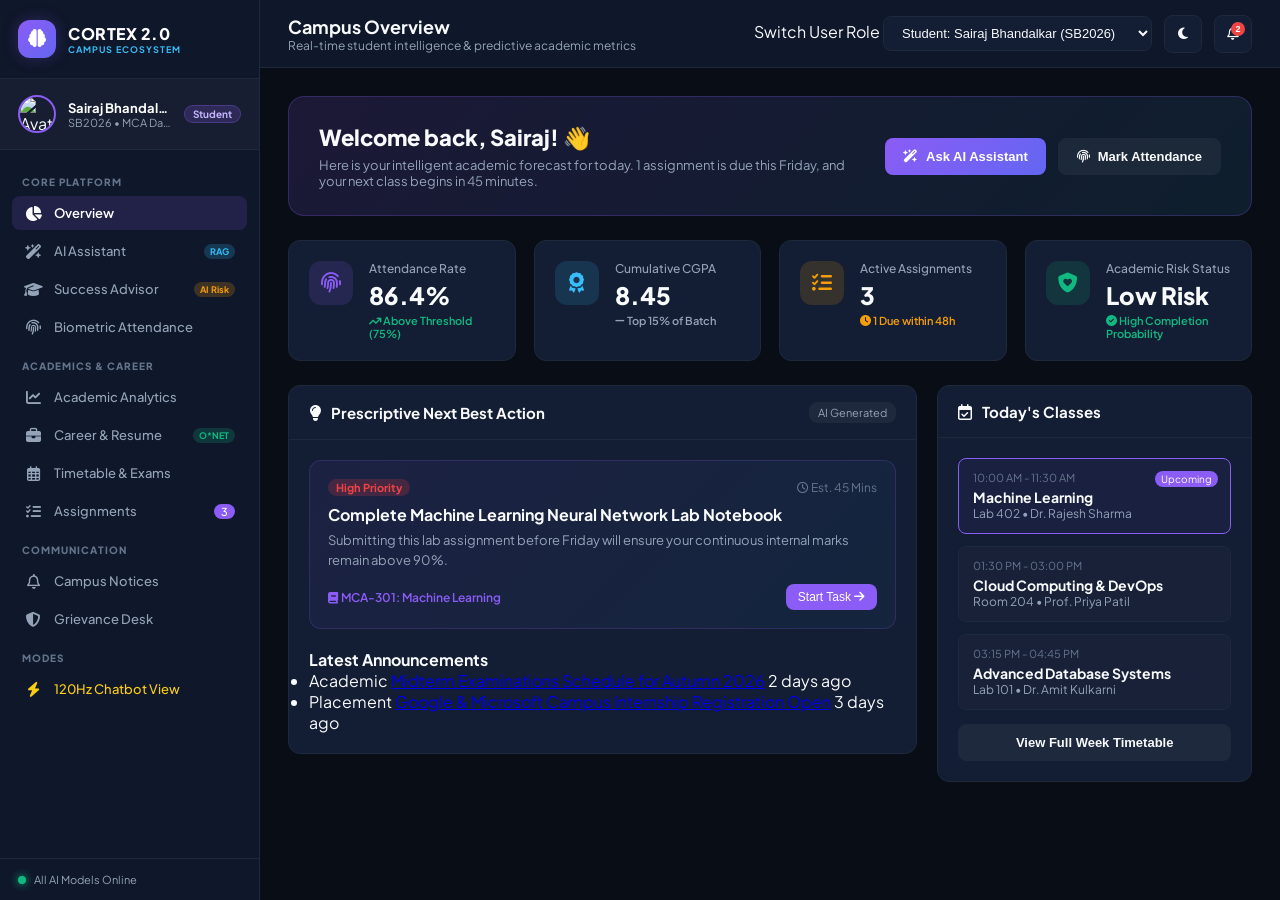
==== commit 02307407: "feat: deploy CORTEX 2.0 Intelligent Campus Ecosystem with full docs and tests" ====
--- a/index.html
+++ b/index.html
@@ -1,727 +1,997 @@
 <!DOCTYPE html>
-<html lang="en">
+<html lang="en" data-theme="dark">
 <head>
     <meta charset="UTF-8">
-    <meta name="viewport" content="width=device-width, initial-scale=1.0, maximum-scale=1.0, user-scalable=no, viewport-fit=cover">
-    <meta name="theme-color" content="#F3F0F7">
-    <title>Cortex • College AI Assistant & Biometric Attendance</title>
+    <meta name="viewport" content="width=device-width, initial-scale=1.0, maximum-scale=1.0, user-scalable=no">
+    <title>CORTEX 2.0 • Intelligent AI Campus & Student Success Ecosystem</title>
 
     <!-- Open Graph / LinkedIn Meta Tags -->
     <meta property="og:type" content="website">
-    <meta property="og:title" content="College AI Chatbot — Intelligent Campus Assistant">
-    <meta property="og:description" content="AI campus assistant with Scikit-Learn intent classification, 120Hz neural core, and FaceLock & Fingerprint biometric attendance.">
+    <meta property="og:title" content="CORTEX 2.0 — Intelligent Campus & Student Success Ecosystem">
+    <meta property="og:description" content="AI-powered campus management platform with predictive learning analytics, biometric attendance, RAG knowledge assistant, and O*NET career matching.">
     <meta property="og:image" content="https://raw.githubusercontent.com/sairajbhandalkar61-ctrl/College-AI-Chatbot/main/screenshots/linkedin_post_showcase.png">
     <meta property="og:image:width" content="1200">
     <meta property="og:image:height" content="675">
 
-    <!-- Twitter Card Meta Tags -->
-    <meta name="twitter:card" content="summary_large_image">
-    <meta name="twitter:title" content="College AI Chatbot — Intelligent Campus Assistant">
-    <meta name="twitter:description" content="AI campus assistant with Scikit-Learn intent classification, 120Hz neural core, and FaceLock & Fingerprint biometric attendance.">
-    <meta name="twitter:image" content="https://raw.githubusercontent.com/sairajbhandalkar61-ctrl/College-AI-Chatbot/main/screenshots/linkedin_post_showcase.png">
-
-    <!-- SVG Favicon -->
-    <link rel="icon" type="image/svg+xml" href="data:image/svg+xml,<svg xmlns='http://www.w3.org/2000/svg' viewBox='0 0 100 100'><rect width='100' height='100' rx='28' fill='%23ebe5ff'/><path d='M50 24v52M24 50h52' stroke='%237c3aed' stroke-width='14' stroke-linecap='round'/><circle cx='50' cy='50' r='10' fill='%237c3aed'/></svg>">
-
-    <!-- Google Fonts: Plus Jakarta Sans & JetBrains Mono -->
+    <!-- Fonts & Icons -->
     <link rel="preconnect" href="https://fonts.googleapis.com">
     <link rel="preconnect" href="https://fonts.gstatic.com" crossorigin>
     <link href="https://fonts.googleapis.com/css2?family=Plus+Jakarta+Sans:wght@400;500;600;700;800&family=JetBrains+Mono:wght@400;500;700&display=swap" rel="stylesheet">
-
-    <!-- Stylesheet -->
-    <link rel="stylesheet" href="static/styles.css">
+    <link rel="stylesheet" href="https://cdnjs.cloudflare.com/ajax/libs/font-awesome/6.4.0/css/all.min.css">
+
+    <!-- CSS -->
+    <link rel="stylesheet" href="static/cortex2.css">
 </head>
-<body class="cortex-body">
-
-    <!-- 120Hz Ambient Canvas Background -->
-    <canvas id="ambient-canvas" class="ambient-canvas" aria-hidden="true"></canvas>
-
-    <!-- Outer Presentation Wrapper -->
-    <div class="cortex-outer-wrapper">
-        <div class="cortex-window-frame" id="window-frame">
-
-            <!-- ===================================================================
-                 1. LEFT SIDEBAR (Campus Navigation & Biometric Triggers)
-                 =================================================================== -->
-            <aside class="sidebar-container" id="sidebar-container">
-                
-                <!-- Sidebar Header: Brand & Collapse -->
-                <div class="sidebar-header">
-                    <div class="brand-group" id="brand-home-btn" title="Cortex College AI">
-                        <div class="brand-logo-icon">
-                            <svg viewBox="0 0 28 28" width="26" height="26" fill="none">
-                                <rect width="28" height="28" rx="8" fill="#EBE5FF"/>
-                                <path d="M14 6v16M6 14h16" stroke="#7C3AED" stroke-width="3" stroke-linecap="round"/>
-                                <circle cx="14" cy="14" r="2.5" fill="#7C3AED"/>
-                            </svg>
-                        </div>
-                        <span class="brand-name">Cortex</span>
-                        <span class="fps-badge" id="fps-counter" title="Dynamic Refresh Rate">120 FPS</span>
-                    </div>
-
-                    <button class="sidebar-icon-btn" id="sidebar-collapse-btn" aria-label="Toggle Navigation Drawer" title="Toggle Sidebar">
-                        <svg viewBox="0 0 24 24" width="18" height="18" fill="none" stroke="currentColor" stroke-width="2" stroke-linecap="round" stroke-linejoin="round">
-                            <rect x="3" y="3" width="18" height="18" rx="2" ry="2"></rect>
-                            <line x1="9" y1="3" x2="9" y2="21"></line>
-                            <path d="m14 9-3 3 3 3"></path>
-                        </svg>
-                    </button>
+<body class="cortex-app">
+
+    <!-- App Shell Container -->
+    <div class="cortex-container">
+
+        <!-- 1. LEFT SIDEBAR (Dark Navy / Modern SaaS) -->
+        <aside class="cortex-sidebar" id="sidebar">
+            <div class="sidebar-brand">
+                <div class="brand-icon">
+                    <i class="fa-solid fa-brain"></i>
                 </div>
-
-                <!-- Primary Action: + New Chat -->
-                <div class="sidebar-new-chat-box">
-                    <button class="new-chat-btn" id="new-chat-btn">
-                        <svg viewBox="0 0 24 24" width="16" height="16" fill="none" stroke="currentColor" stroke-width="2.5" stroke-linecap="round" stroke-linejoin="round">
-                            <line x1="12" y1="5" x2="12" y2="19"></line>
-                            <line x1="5" y1="12" x2="19" y2="12"></line>
-                        </svg>
-                        <span>New chat</span>
-                    </button>
+                <div class="brand-info">
+                    <span class="brand-name">CORTEX 2.0</span>
+                    <span class="brand-tag">CAMPUS ECOSYSTEM</span>
                 </div>
-
-                <!-- Search Input Bar with Command Key Hint -->
-                <div class="sidebar-search-box">
-                    <div class="search-input-wrapper">
-                        <svg class="search-icon" viewBox="0 0 24 24" width="15" height="15" fill="none" stroke="currentColor" stroke-width="2" stroke-linecap="round" stroke-linejoin="round">
-                            <circle cx="11" cy="11" r="8"></circle>
-                            <line x1="21" y1="21" x2="16.65" y2="16.65"></line>
-                        </svg>
-                        <input type="text" id="sidebar-search-input" placeholder="Search topics..." autocomplete="off" aria-label="Search past topics">
-                        <span class="search-kbd-badge">⌘K</span>
-                    </div>
-                </div>
-
-                <!-- Navigation Links List -->
-                <div class="sidebar-nav-scroll">
-                    <!-- Quick Topic Shortcuts -->
-                    <div class="nav-links-group">
-                        <button class="nav-link-item highlight-btn" id="nav-biometrics-btn">
-                            <span class="nav-icon">
-                                <svg viewBox="0 0 24 24" width="18" height="18" fill="none" stroke="currentColor" stroke-width="2" stroke-linecap="round" stroke-linejoin="round">
-                                    <path d="M12 2a10 10 0 0 0-7.07 17.07A10 10 0 1 0 12 2z"></path>
-                                    <path d="M12 6v6l4 2"></path>
-                                    <circle cx="12" cy="12" r="3"></circle>
-                                </svg>
-                            </span>
-                            <span class="nav-label">Biometric Attendance</span>
-                            <span class="live-pill">AI</span>
-                        </button>
-
-                        <button class="nav-link-item" id="nav-attendance-status-btn" data-query="What is my attendance?">
-                            <span class="nav-icon">
-                                <svg viewBox="0 0 24 24" width="18" height="18" fill="none" stroke="currentColor" stroke-width="2" stroke-linecap="round" stroke-linejoin="round">
-                                    <path d="M9 11l3 3L22 4"></path>
-                                    <path d="M21 12v7a2 2 0 0 1-2 2H5a2 2 0 0 1-2-2V5a2 2 0 0 1 2-2h11"></path>
-                                </svg>
-                            </span>
-                            <span class="nav-label">Attendance Status</span>
-                        </button>
-
-                        <button class="nav-link-item" id="nav-predictor-btn" data-query="Predict my attendance risk">
-                            <span class="nav-icon">
-                                <svg viewBox="0 0 24 24" width="18" height="18" fill="none" stroke="currentColor" stroke-width="2" stroke-linecap="round" stroke-linejoin="round">
-                                    <path d="M3 3v18h18"></path>
-                                    <path d="M18.7 8l-5.1 5.2-2.8-2.7L7 14.3"></path>
-                                </svg>
-                            </span>
-                            <span class="nav-label">Risk Predictor ML</span>
-                        </button>
-
-                        <button class="nav-link-item active" id="nav-all-btn" data-query="What is the admission process and eligibility?">
-                            <span class="nav-icon">
-                                <svg viewBox="0 0 24 24" width="18" height="18" fill="none" stroke="currentColor" stroke-width="2" stroke-linecap="round" stroke-linejoin="round">
-                                    <circle cx="12" cy="12" r="10"></circle>
-                                    <line x1="2" y1="12" x2="22" y2="12"></line>
-                                    <path d="M12 2a15.3 15.3 0 0 1 4 10 15.3 15.3 0 0 1-4 10 15.3 15.3 0 0 1-4-10 15.3 15.3 0 0 1 4-10z"></path>
-                                </svg>
-                            </span>
-                            <span class="nav-label">Admissions</span>
-                        </button>
-
-                        <button class="nav-link-item" id="nav-courses-btn" data-query="What courses and engineering branches are offered?">
-                            <span class="nav-icon">
-                                <svg viewBox="0 0 24 24" width="18" height="18" fill="none" stroke="currentColor" stroke-width="2" stroke-linecap="round" stroke-linejoin="round">
-                                    <path d="M4 19.5A2.5 2.5 0 0 1 6.5 17H20"></path>
-                                    <path d="M6.5 2H20v20H6.5A2.5 2.5 0 0 1 4 19.5v-15A2.5 2.5 0 0 1 6.5 2z"></path>
-                                </svg>
-                            </span>
-                            <span class="nav-label">Curriculum</span>
-                        </button>
-
-                        <button class="nav-link-item" id="nav-fees-btn" data-query="How much is the college fee and scholarship options?">
-                            <span class="nav-icon">
-                                <svg viewBox="0 0 24 24" width="18" height="18" fill="none" stroke="currentColor" stroke-width="2" stroke-linecap="round" stroke-linejoin="round">
-                                    <line x1="12" y1="1" x2="12" y2="23"></line>
-                                    <path d="M17 5H9.5a3.5 3.5 0 0 0 0 7h5a3.5 3.5 0 0 1 0 7H6"></path>
-                                </svg>
-                            </span>
-                            <span class="nav-label">Fees & Aid</span>
-                        </button>
-                    </div>
-
-                    <!-- Campus Topics Categorized by Relevance -->
-                    <div class="history-section" id="history-section">
-                        <!-- Biometrics & Academic Inquiries -->
-                        <div class="history-group">
-                            <div class="history-group-title">Attendance & AI</div>
-                            <div class="history-items-list">
-                                <button class="history-item" data-query="Mark my attendance today">⚡ Punch attendance (Face/Fingerprint)</button>
-                                <button class="history-item" data-query="What is my attendance?">📊 Check attendance percentage (87.5%)</button>
-                                <button class="history-item" data-query="Predict my attendance risk">🎯 Predict debarment risk score</button>
-                            </div>
-                        </div>
-
-                        <!-- Admissions & Academics -->
-                        <div class="history-group">
-                            <div class="history-group-title">Admissions & Syllabus</div>
-                            <div class="history-items-list">
-                                <button class="history-item" data-query="What is the admission process and cutoff score?">Admission process & cutoff</button>
-                                <button class="history-item" data-query="What engineering branches and courses are offered?">B.Tech branches & syllabus</button>
-                                <button class="history-item" data-query="How much is the annual college tuition fee?">Tuition & fee structure</button>
-                            </div>
-                        </div>
-
-                        <!-- Campus Life -->
-                        <div class="history-group">
-                            <div class="history-group-title">Campus Life</div>
-                            <div class="history-items-list">
-                                <button class="history-item" data-query="Does the college provide hostel and mess facilities?">Hostel rooms & mess fees</button>
-                                <button class="history-item" data-query="What is the highest placement package and average CTC?">Placement statistics & CTC</button>
-                                <button class="history-item" data-query="What are the college timings and library hours?">Campus timings & library</button>
-                            </div>
-                        </div>
-                    </div>
-                </div>
-
-                <!-- User Profile Pill (Bottom) -->
-                <div class="sidebar-user-footer">
-                    <div class="user-profile-card">
-                        <div class="user-avatar-wrapper">
-                            <div class="user-avatar-circle">
-                                <span>SB</span>
-                            </div>
-                        </div>
-                        <div class="user-meta">
-                            <span class="user-name">Sairaj Bhandalkar</span>
-                            <span class="user-email">ID: SB2026 • 87.8% Attendance</span>
-                        </div>
-                        <button class="user-action-btn" id="voice-toggle-btn" title="Toggle Voice Readout" aria-label="Toggle voice">
-                            <svg viewBox="0 0 24 24" width="16" height="16" fill="none" stroke="currentColor" stroke-width="2" stroke-linecap="round" stroke-linejoin="round">
-                                <polygon points="11 5 6 9 2 9 2 15 6 15 11 19 11 5"></polygon>
-                                <path d="M19.07 4.93a10 10 0 0 1 0 14.14M15.54 8.46a5 5 0 0 1 0 7.07"></path>
-                            </svg>
-                        </button>
-                    </div>
-                </div>
-            </aside>
-
-            <!-- ===================================================================
-                 2. MAIN VIEWPORT (Right Area)
-                 =================================================================== -->
-            <main class="cortex-main-viewport">
-                
-                <!-- Top Navigation Header -->
-                <header class="cortex-top-header">
-                    <div class="header-left">
-                        <!-- Mobile Hamburger Button -->
-                        <button class="mobile-menu-btn" id="mobile-menu-btn" aria-label="Open Navigation">
-                            <svg viewBox="0 0 24 24" width="22" height="22" fill="none" stroke="currentColor" stroke-width="2" stroke-linecap="round" stroke-linejoin="round">
-                                <line x1="3" y1="12" x2="21" y2="12"></line>
-                                <line x1="3" y1="6" x2="21" y2="6"></line>
-                                <line x1="3" y1="18" x2="21" y2="18"></line>
-                            </svg>
-                        </button>
-
-                        <!-- Assistant Dropdown Pill -->
-                        <div class="cortex-dropdown-wrapper" id="cortex-dropdown-wrapper">
-                            <button class="cortex-dropdown-btn" id="cortex-dropdown-btn">
-                                <span class="cortex-icon-dot">
-                                    <svg viewBox="0 0 16 16" width="14" height="14" fill="none">
-                                        <rect width="16" height="16" rx="4" fill="#EBE5FF"/>
-                                        <path d="M8 3v10M3 8h10" stroke="#7C3AED" stroke-width="2" stroke-linecap="round"/>
-                                    </svg>
-                                </span>
-                                <span class="cortex-dropdown-label">Campus Assistant</span>
-                                <span class="cortex-dropdown-chevron">
-                                    <svg viewBox="0 0 24 24" width="14" height="14" fill="none" stroke="currentColor" stroke-width="2.5" stroke-linecap="round" stroke-linejoin="round">
-                                        <polyline points="6 9 12 15 18 9"></polyline>
-                                    </svg>
-                                </span>
-                            </button>
-                            <div class="cortex-dropdown-menu" id="cortex-dropdown-menu">
-                                <button class="cortex-menu-item active" data-model="General">General Campus Query</button>
-                                <button class="cortex-menu-item" data-model="Attendance">Attendance & Biometrics</button>
-                                <button class="cortex-menu-item" data-model="Admissions">Admissions & Eligibility</button>
-                                <button class="cortex-menu-item" data-model="Academics">Academic Syllabus</button>
-                                <button class="cortex-menu-item" data-model="Placements">Placements & Recruiters</button>
-                            </div>
-                        </div>
-
-                        <!-- Biometric Quick Launcher Button -->
-                        <button class="header-biometric-badge-btn" id="header-biometrics-btn" title="Open Biometric Attendance Scanner">
-                            <span class="bio-pulse-dot"></span>
-                            <span>FaceLock / Fingerprint</span>
-                        </button>
-                    </div>
-
-                    <!-- Right Action Controls -->
-                    <div class="header-right">
-                        <!-- Quick Share Link Button -->
-                        <button class="header-icon-btn" id="top-link-btn" title="Copy Live Website URL" aria-label="Share live link">
-                            <svg viewBox="0 0 24 24" width="18" height="18" fill="none" stroke="currentColor" stroke-width="2" stroke-linecap="round" stroke-linejoin="round">
-                                <path d="M10 13a5 5 0 0 0 7.54.54l3-3a5 5 0 0 0-7.07-7.07l-1.72 1.71"></path>
-                                <path d="M14 11a5 5 0 0 0-7.54-.54l-3 3a5 5 0 0 0 7.07 7.07l1.71-1.71"></path>
-                            </svg>
-                        </button>
-
-                        <!-- Export Conversation Button -->
-                        <button class="header-pill-btn" id="export-chat-btn" title="Export conversation as text file">
-                            <svg viewBox="0 0 24 24" width="14" height="14" fill="none" stroke="currentColor" stroke-width="2" stroke-linecap="round" stroke-linejoin="round">
-                                <path d="M21 15v4a2 2 0 0 1-2 2H5a2 2 0 0 1-2-2v-4"></path>
-                                <polyline points="7 10 12 15 17 10"></polyline>
-                                <line x1="12" y1="15" x2="12" y2="3"></line>
-                            </svg>
-                            <span>Export</span>
-                        </button>
-
-                        <!-- Reset / New Session Button -->
-                        <button class="header-solid-btn" id="clear-session-btn" title="Clear current session">
-                            <span>Clear chat</span>
-                        </button>
-                    </div>
-                </header>
-
-                <!-- Scrollable Main Content Container -->
-                <div class="cortex-scroll-container" id="cortex-scroll-container">
-                    
-                    <!-- LANDING HERO STATE (Greeting, Interactive 120Hz Orb, Cards) -->
-                    <div class="cortex-hero-state" id="cortex-hero-state">
-                        
-                        <!-- Floating 3D Interactive 120Hz Liquid Violet Orb with Sonic Physics -->
-                        <div class="liquid-orb-container" id="interactive-orb" aria-label="Interactive AI Core">
-                            <div class="liquid-orb-aura" id="orb-aura"></div>
-                            <div class="liquid-orb-core" id="orb-core">
-                                <div class="orb-specular-light"></div>
-                                <div class="orb-specular-swirl"></div>
-                                <div class="orb-soundwave" id="orb-soundwave">
-                                    <span></span><span></span><span></span><span></span>
-                                </div>
-                            </div>
-                        </div>
-
-                        <!-- Greeting Hero Typography -->
-                        <div class="cortex-greeting-box">
-                            <h2 class="greeting-pretitle">Welcome to College AI</h2>
-                            <h1 class="greeting-maintitle">How can I assist your campus journey?</h1>
-                        </div>
-
-                        <!-- Central Input Dock (High Interaction) -->
-                        <div class="cortex-input-card">
-                            <div class="input-text-area-wrapper">
-                                <textarea 
-                                    id="cortex-user-input" 
-                                    class="cortex-textarea" 
-                                    rows="1" 
-                                    placeholder="Ask about admissions, fees, courses, or type 'Mark attendance'..." 
-                                    autocomplete="off"
-                                    autofocus
-                                    aria-label="Ask College AI"
-                                ></textarea>
-                            </div>
-
-                            <!-- Interactive Campus Filter Chips Toolbar -->
-                            <div class="input-chips-toolbar">
-                                <div class="chips-list">
-                                    <button class="filter-chip-btn bio-chip" id="chip-mark-attendance">
-                                        <span>⚡ Mark Attendance</span>
-                                    </button>
-                                    <button class="filter-chip-btn bio-chip" data-query="What is my attendance?">
-                                        <span>📊 Attendance (87.8%)</span>
-                                    </button>
-                                    <button class="filter-chip-btn bio-chip" data-query="Predict my attendance risk">
-                                        <span>🎯 Risk Predictor</span>
-                                    </button>
-                                    <button class="filter-chip-btn" data-query="What is the admission procedure and eligibility?">
-                                        <span>🎓 Admission</span>
-                                    </button>
-                                    <button class="filter-chip-btn" data-query="What are the B.Tech courses and departments?">
-                                        <span>📚 Courses</span>
-                                    </button>
-                                    <button class="filter-chip-btn" data-query="What is the fee structure for engineering?">
-                                        <span>💰 Fees</span>
-                                    </button>
-                                </div>
-
-                                <div class="toolbar-right">
-                                    <!-- Circular Lavender Microphone Button -->
-                                    <button class="cortex-mic-btn" id="cortex-mic-btn" title="Voice Input (Speech-to-Text)" aria-label="Microphone">
-                                        <svg viewBox="0 0 24 24" width="18" height="18" fill="none" stroke="currentColor" stroke-width="2" stroke-linecap="round" stroke-linejoin="round">
-                                            <path d="M12 1a3 3 0 0 0-3 3v8a3 3 0 0 0 6 0V4a3 3 0 0 0-3-3z"></path>
-                                            <path d="M19 10v2a7 7 0 0 1-14 0v-2"></path>
-                                            <line x1="12" y1="19" x2="12" y2="23"></line>
-                                            <line x1="8" y1="23" x2="16" y2="23"></line>
-                                        </svg>
-                                    </button>
-
-                                    <!-- Send Arrow Button -->
-                                    <button class="cortex-send-btn" id="cortex-send-btn" title="Send question" aria-label="Send">
-                                        <svg viewBox="0 0 24 24" width="16" height="16" fill="none" stroke="currentColor" stroke-width="2.5" stroke-linecap="round" stroke-linejoin="round">
-                                            <line x1="22" y1="2" x2="11" y2="13"></line>
-                                            <polygon points="22 2 15 22 11 13 2 9 22 2"></polygon>
-                                        </svg>
-                                    </button>
-                                </div>
-                            </div>
-                        </div>
-
-                        <!-- 3 Purpose-Driven Action Cards -->
-                        <div class="cortex-cards-grid">
-                            
-                            <!-- Card 1: Biometric Attendance Scanner -->
-                            <button class="cortex-action-card bio-action-card" id="card-launch-biometrics">
-                                <div class="card-icon-bubble bio-bubble">
-                                    <svg viewBox="0 0 24 24" width="20" height="20" fill="none" stroke="currentColor" stroke-width="2" stroke-linecap="round" stroke-linejoin="round">
-                                        <path d="M12 2a10 10 0 0 0-7.07 17.07A10 10 0 1 0 12 2z"></path>
-                                        <circle cx="12" cy="12" r="3"></circle>
-                                    </svg>
-                                </div>
-                                <div class="card-header-badge">NEW FEATURE</div>
-                                <h3 class="card-title">Biometric Attendance</h3>
-                                <p class="card-subtext">Punch attendance with FaceLock AI camera recognition or Fingerprint sensor.</p>
-                            </button>
-
-                            <!-- Card 2: Attendance Risk Prediction (20k dataset) -->
-                            <button class="cortex-action-card" id="card-launch-predictor">
-                                <div class="card-icon-bubble">
-                                    <svg viewBox="0 0 24 24" width="18" height="18" fill="none" stroke="currentColor" stroke-width="2" stroke-linecap="round" stroke-linejoin="round">
-                                        <path d="M3 3v18h18"></path>
-                                        <path d="M18.7 8l-5.1 5.2-2.8-2.7L7 14.3"></path>
-                                    </svg>
-                                </div>
-                                <h3 class="card-title">ML Risk Predictor</h3>
-                                <p class="card-subtext">Analyze your study hours, sleep, and commute to forecast debarment risk.</p>
-                            </button>
-
-                            <!-- Card 3: Admissions & Academics -->
-                            <button class="cortex-action-card" data-query="What is the admission process and eligibility criteria?">
-                                <div class="card-icon-bubble">
-                                    <svg viewBox="0 0 24 24" width="18" height="18" fill="none" stroke="currentColor" stroke-width="2" stroke-linecap="round" stroke-linejoin="round">
-                                        <path d="M22 10v6M2 10l10-5 10 5-10 5z"></path>
-                                        <path d="M6 12v5c3 3 9 3 12 0v-5"></path>
-                                    </svg>
-                                </div>
-                                <h3 class="card-title">Admissions & Syllabus</h3>
-                                <p class="card-subtext">Check cutoff scores, course branches, degree syllabus, and fee structures.</p>
-                            </button>
-                        </div>
-                    </div>
-
-                    <!-- ACTIVE CONVERSATION STATE -->
-                    <div class="cortex-chat-state" id="cortex-chat-state" style="display: none;">
-                        <div class="chat-thread-wrapper" id="chat-thread-wrapper">
-                            <!-- Dynamic messages safely injected here -->
-                        </div>
-                    </div>
-
-                </div>
-
-                <!-- Sleek Minimal Footer Bar -->
-                <footer class="cortex-footer-bar">
-                    <div class="footer-status-pill">
-                        <span class="status-pulse-dot"></span>
-                        <span>College AI System Active • FaceLock & Fingerprint Enabled</span>
-                    </div>
-
-                    <div class="footer-meta-link">
-                        <span>Created by Sairaj Bhandalkar</span>
-                    </div>
-                </footer>
-
-                <!-- Floating Bottom Input Dock for Conversation View -->
-                <div class="conversation-dock-wrapper" id="conversation-dock-wrapper" style="display: none;">
-                    <div class="conversation-dock-inner">
-                        <input 
-                            type="text" 
-                            id="conversation-input" 
-                            class="conversation-input-field" 
-                            placeholder="Ask a follow-up or type 'Mark attendance'..." 
-                            autocomplete="off"
-                        >
-                        <button class="dock-speech-btn" id="dock-speech-btn" title="Voice dictation" aria-label="Voice input">
-                            <svg viewBox="0 0 24 24" width="16" height="16" fill="none" stroke="currentColor" stroke-width="2" stroke-linecap="round" stroke-linejoin="round">
-                                <path d="M12 1a3 3 0 0 0-3 3v8a3 3 0 0 0 6 0V4a3 3 0 0 0-3-3z"></path>
-                                <path d="M19 10v2a7 7 0 0 1-14 0v-2"></path>
-                            </svg>
-                        </button>
-                        <button class="dock-submit-btn" id="dock-submit-btn" title="Send message" aria-label="Send">
-                            <svg viewBox="0 0 24 24" width="16" height="16" fill="none" stroke="currentColor" stroke-width="2.5" stroke-linecap="round" stroke-linejoin="round">
-                                <line x1="22" y1="2" x2="11" y2="13"></line>
-                                <polygon points="22 2 15 22 11 13 2 9 22 2"></polygon>
-                            </svg>
-                        </button>
-                    </div>
-                </div>
-
-            </main>
-        </div>
-    </div>
-
-    <!-- ===================================================================
-         3. BIOMETRIC ATTENDANCE SCANNER MODAL (FaceLock & Fingerprint)
-         =================================================================== -->
-    <div class="biometric-modal-overlay" id="biometric-modal-overlay" style="display: none;">
-        <div class="biometric-modal-container">
-            
-            <!-- Modal Header -->
-            <div class="bio-modal-header">
-                <div class="bio-modal-title-box">
-                    <div class="bio-security-badge">SECURE BIOMETRIC ATTENDANCE</div>
-                    <h2 class="bio-modal-title">Campus Attendance Terminal</h2>
-                    <p class="bio-modal-subtitle">Student: <strong>Sairaj Bhandalkar (SB2026)</strong> • B.Tech CS</p>
-                </div>
-                <button class="bio-modal-close-btn" id="close-biometric-btn" aria-label="Close biometric modal">
-                    <svg viewBox="0 0 24 24" width="18" height="18" fill="none" stroke="currentColor" stroke-width="2" stroke-linecap="round" stroke-linejoin="round">
-                        <line x1="18" y1="6" x2="6" y2="18"></line>
-                        <line x1="6" y1="6" x2="18" y2="18"></line>
-                    </svg>
+                <button class="mobile-toggle-btn" id="mobileSidebarClose" aria-label="Close sidebar">
+                    <i class="fa-solid fa-xmark"></i>
                 </button>
             </div>
 
-            <!-- Modal Tabs Bar -->
-            <div class="bio-tabs-bar">
-                <button class="bio-tab-btn active" id="tab-btn-facelock">
-                    <svg viewBox="0 0 24 24" width="16" height="16" fill="none" stroke="currentColor" stroke-width="2" stroke-linecap="round" stroke-linejoin="round">
-                        <path d="M23 19a2 2 0 0 1-2 2H3a2 2 0 0 1-2-2V8a2 2 0 0 1 2-2h4l2-3h6l2 3h4a2 2 0 0 1 2 2z"></path>
-                        <circle cx="12" cy="13" r="4"></circle>
-                    </svg>
-                    <span>FaceLock AI</span>
-                </button>
-
-                <button class="bio-tab-btn" id="tab-btn-fingerprint">
-                    <svg viewBox="0 0 24 24" width="16" height="16" fill="none" stroke="currentColor" stroke-width="2" stroke-linecap="round" stroke-linejoin="round">
-                        <path d="M12 2a10 10 0 0 0-7.07 17.07A10 10 0 1 0 12 2z"></path>
-                        <circle cx="12" cy="12" r="3"></circle>
-                    </svg>
-                    <span>Fingerprint Sensor</span>
-                </button>
-
-                <button class="bio-tab-btn" id="tab-btn-predictor">
-                    <svg viewBox="0 0 24 24" width="16" height="16" fill="none" stroke="currentColor" stroke-width="2" stroke-linecap="round" stroke-linejoin="round">
-                        <path d="M3 3v18h18"></path>
-                        <path d="M18.7 8l-5.1 5.2-2.8-2.7L7 14.3"></path>
-                    </svg>
-                    <span>Risk Predictor</span>
-                </button>
-
-                <button class="bio-tab-btn" id="tab-btn-logs">
-                    <svg viewBox="0 0 24 24" width="16" height="16" fill="none" stroke="currentColor" stroke-width="2" stroke-linecap="round" stroke-linejoin="round">
-                        <path d="M14 2H6a2 2 0 0 0-2 2v16a2 2 0 0 0 2 2h12a2 2 0 0 0 2-2V8z"></path>
-                        <polyline points="14 2 14 8 20 8"></polyline>
-                        <line x1="16" y1="13" x2="8" y2="13"></line>
-                        <line x1="16" y1="17" x2="8" y2="17"></line>
-                    </svg>
-                    <span>History & Status</span>
-                </button>
+            <!-- User Profile Summary Card -->
+            <div class="sidebar-user" id="currentUserCard">
+                <img src="https://images.unsplash.com/photo-1534528741775-53994a69daeb?auto=format&fit=crop&w=120&q=80" alt="Avatar" class="user-avatar" id="userAvatar">
+                <div class="user-meta">
+                    <div class="user-name" id="userName">Sairaj Bhandalkar</div>
+                    <div class="user-sub" id="userSub">SB2026 • MCA Data Science</div>
+                </div>
+                <span class="role-badge" id="roleBadge">Student</span>
             </div>
 
-            <!-- Tab Content Area -->
-            <div class="bio-modal-body">
-                
-                <!-- 1. FACELOCK TAB PANEL -->
-                <div class="bio-panel active" id="panel-facelock">
-                    <div class="camera-viewport-card">
-                        <div class="camera-stream-wrapper">
-                            <video id="face-video" autoplay playsinline muted></video>
-                            <canvas id="face-canvas" style="display: none;"></canvas>
-                            
-                            <!-- Scanner HUD Overlay -->
-                            <div class="scanner-hud-overlay">
-                                <div class="hud-corner top-left"></div>
-                                <div class="hud-corner top-right"></div>
-                                <div class="hud-corner bottom-left"></div>
-                                <div class="hud-corner bottom-right"></div>
-                                
-                                <div class="scanner-laser-beam" id="scanner-laser-beam"></div>
-                                <div class="scanner-target-reticle" id="scanner-target-reticle"></div>
-                            </div>
-
-                            <!-- Camera Fallback / Off notice -->
-                            <div class="camera-off-overlay" id="camera-off-overlay">
-                                <svg viewBox="0 0 24 24" width="48" height="48" fill="none" stroke="currentColor" stroke-width="1.5">
-                                    <path d="M23 19a2 2 0 0 1-2 2H3a2 2 0 0 1-2-2V8a2 2 0 0 1 2-2h4l2-3h6l2 3h4a2 2 0 0 1 2 2z"></path>
-                                    <line x1="1" y1="1" x2="23" y2="23"></line>
-                                </svg>
-                                <span>Camera stream inactive</span>
-                                <button class="btn-enable-cam" id="btn-start-camera">Enable Camera</button>
-                            </div>
-                        </div>
-
-                        <div class="camera-status-bar">
-                            <div class="status-indicator">
-                                <span class="indicator-dot" id="face-indicator-dot"></span>
-                                <span class="indicator-text" id="face-status-text">Click "Start Face Scan" to authenticate</span>
-                            </div>
-                            <span class="match-confidence-badge" id="face-confidence-badge">Match: --%</span>
-                        </div>
-                    </div>
-
-                    <div class="bio-action-row">
-                        <button class="bio-primary-btn" id="btn-capture-face">
-                            <svg viewBox="0 0 24 24" width="18" height="18" fill="none" stroke="currentColor" stroke-width="2">
-                                <circle cx="12" cy="12" r="10"></circle>
-                                <polyline points="12 6 12 12 14 14"></polyline>
-                            </svg>
-                            <span>Scan Face & Punch Attendance</span>
+            <!-- Navigation Sections -->
+            <nav class="sidebar-nav">
+                <div class="nav-section-title">CORE PLATFORM</div>
+                <a href="#overview" class="nav-item active" data-tab="overview">
+                    <i class="fa-solid fa-chart-pie"></i>
+                    <span>Overview</span>
+                </a>
+                <a href="#assistant" class="nav-item" data-tab="assistant">
+                    <i class="fa-solid fa-wand-magic-sparkles"></i>
+                    <span>AI Assistant</span>
+                    <span class="nav-badge-ai">RAG</span>
+                </a>
+                <a href="#advisor" class="nav-item" data-tab="advisor">
+                    <i class="fa-solid fa-graduation-cap"></i>
+                    <span>Success Advisor</span>
+                    <span class="nav-badge-risk">AI Risk</span>
+                </a>
+                <a href="#attendance" class="nav-item" data-tab="attendance">
+                    <i class="fa-solid fa-fingerprint"></i>
+                    <span>Biometric Attendance</span>
+                </a>
+
+                <div class="nav-section-title">ACADEMICS & CAREER</div>
+                <a href="#academics" class="nav-item" data-tab="academics">
+                    <i class="fa-solid fa-chart-line"></i>
+                    <span>Academic Analytics</span>
+                </a>
+                <a href="#career" class="nav-item" data-tab="career">
+                    <i class="fa-solid fa-briefcase"></i>
+                    <span>Career & Resume</span>
+                    <span class="nav-badge-pill">O*NET</span>
+                </a>
+                <a href="#timetable" class="nav-item" data-tab="timetable">
+                    <i class="fa-regular fa-calendar-days"></i>
+                    <span>Timetable & Exams</span>
+                </a>
+                <a href="#assignments" class="nav-item" data-tab="assignments">
+                    <i class="fa-solid fa-list-check"></i>
+                    <span>Assignments</span>
+                    <span class="nav-counter" id="assignmentCounter">3</span>
+                </a>
+
+                <div class="nav-section-title">COMMUNICATION</div>
+                <a href="#notices" class="nav-item" data-tab="notices">
+                    <i class="fa-regular fa-bell"></i>
+                    <span>Campus Notices</span>
+                </a>
+                <a href="#grievances" class="nav-item" data-tab="grievances">
+                    <i class="fa-solid fa-shield-halved"></i>
+                    <span>Grievance Desk</span>
+                </a>
+
+                <div class="nav-section-title">MODES</div>
+                <a href="chatbot.html" class="nav-item mode-link">
+                    <i class="fa-solid fa-bolt"></i>
+                    <span>120Hz Chatbot View</span>
+                </a>
+            </nav>
+
+            <!-- Sidebar Footer -->
+            <div class="sidebar-footer">
+                <div class="system-status-indicator">
+                    <span class="status-dot"></span>
+                    <span class="status-text">All AI Models Online</span>
+                </div>
+            </div>
+        </aside>
+
+        <!-- 2. MAIN VIEWPORT AREA -->
+        <main class="cortex-main">
+
+            <!-- Top Header Bar -->
+            <header class="cortex-topbar">
+                <div class="topbar-left">
+                    <button class="mobile-toggle-btn" id="mobileSidebarOpen" aria-label="Open sidebar">
+                        <i class="fa-solid fa-bars"></i>
+                    </button>
+                    <div class="page-title-box">
+                        <h1 class="page-title" id="pageTitle">Campus Overview</h1>
+                        <p class="page-subtitle" id="pageSubtitle">Real-time student intelligence & predictive academic metrics</p>
+                    </div>
+                </div>
+
+                <div class="topbar-right">
+                    <!-- Role Switcher -->
+                    <div class="role-selector-wrap">
+                        <label for="roleSelector" class="visually-hidden">Switch User Role</label>
+                        <select id="roleSelector" class="role-dropdown">
+                            <option value="student">Student: Sairaj Bhandalkar (SB2026)</option>
+                            <option value="faculty">Faculty: Dr. Rajesh Sharma (FAC101)</option>
+                            <option value="admin">Administrator: Campus Office</option>
+                        </select>
+                    </div>
+
+                    <!-- Theme Switcher -->
+                    <button class="icon-action-btn" id="themeToggleBtn" title="Toggle Light/Dark Theme">
+                        <i class="fa-solid fa-moon" id="themeIcon"></i>
+                    </button>
+
+                    <!-- Notifications Dropdown -->
+                    <div class="notifications-wrapper">
+                        <button class="icon-action-btn" id="notificationBtn" title="Notifications">
+                            <i class="fa-regular fa-bell"></i>
+                            <span class="notification-badge" id="notifBadge">2</span>
                         </button>
+                        <div class="notifications-panel" id="notificationsPanel">
+                            <div class="panel-header">
+                                <span>Notifications</span>
+                                <button class="mark-read-btn" id="markAllReadBtn">Mark all as read</button>
+                            </div>
+                            <div class="notification-list" id="notificationList">
+                                <div class="notif-item unread">
+                                    <i class="fa-solid fa-circle-exclamation text-warning"></i>
+                                    <div>
+                                        <strong>Attendance Warning Risk</strong>
+                                        <p>Your current attendance is 86.4%. Maintain above 75% to stay compliant.</p>
+                                        <small>1 hour ago</small>
+                                    </div>
+                                </div>
+                                <div class="notif-item unread">
+                                    <i class="fa-solid fa-calendar-check text-success"></i>
+                                    <div>
+                                        <strong>Midterm Timetable Published</strong>
+                                        <p>Check the timetable module for exam schedule starting next week.</p>
+                                        <small>3 hours ago</small>
+                                    </div>
+                                </div>
+                            </div>
+                        </div>
                     </div>
                 </div>
-
-                <!-- 2. FINGERPRINT TAB PANEL -->
-                <div class="bio-panel" id="panel-fingerprint" style="display: none;">
-                    <div class="fingerprint-sensor-card">
-                        <div class="fingerprint-scan-zone" id="fingerprint-scan-zone">
-                            <div class="sensor-pulse-ring ring-1"></div>
-                            <div class="sensor-pulse-ring ring-2"></div>
-                            
-                            <div class="fingerprint-icon-wrapper" id="fingerprint-icon-wrapper">
-                                <svg viewBox="0 0 24 24" width="70" height="70" fill="none" stroke="currentColor" stroke-width="1.6" stroke-linecap="round">
-                                    <path d="M12 2a10 10 0 0 0-6.88 17.23"></path>
-                                    <path d="M8.56 5.56A7 7 0 0 1 19 12v3"></path>
-                                    <path d="M5.07 12.56a5 5 0 0 1 9.93-1.56v5"></path>
-                                    <path d="M12 11a3 3 0 0 0-3 3v4"></path>
-                                    <path d="M15 15.5v3.5"></path>
-                                    <path d="M9 19.5v.5"></path>
-                                </svg>
-                            </div>
-                        </div>
-
-                        <div class="sensor-meta-info">
-                            <div class="sensor-title">Biometric Touch Sensor Ready</div>
-                            <p class="sensor-desc">Place your registered finger on your device sensor (Windows Hello, Touch ID, or Android Biometric) or click below.</p>
-                            <div class="webauthn-support-pill" id="webauthn-support-pill">
-                                <span>🔒 FIDO2 / WebAuthn Hardware Supported</span>
-                            </div>
-                        </div>
-                    </div>
-
-                    <div class="bio-action-row">
-                        <button class="bio-primary-btn" id="btn-touch-fingerprint">
-                            <svg viewBox="0 0 24 24" width="18" height="18" fill="none" stroke="currentColor" stroke-width="2">
-                                <path d="M12 2a10 10 0 0 0-7.07 17.07A10 10 0 1 0 12 2z"></path>
-                                <circle cx="12" cy="12" r="3"></circle>
-                            </svg>
-                            <span>Verify Fingerprint & Log Attendance</span>
-                        </button>
-                    </div>
+            </header>
+
+            <!-- Dynamic View Container -->
+            <div class="cortex-content" id="cortexContent">
+
+                <!-- TAB 1: OVERVIEW -->
+                <section class="tab-pane active" id="tab-overview">
+                    <!-- Welcome Hero Banner -->
+                    <div class="welcome-banner">
+                        <div class="banner-text">
+                            <h2>Welcome back, <span id="heroUserName">Sairaj</span>! 👋</h2>
+                            <p>Here is your intelligent academic forecast for today. 1 assignment is due this Friday, and your next class begins in 45 minutes.</p>
+                        </div>
+                        <div class="banner-actions">
+                            <button class="primary-btn" onclick="switchTab('assistant')">
+                                <i class="fa-solid fa-wand-magic-sparkles"></i> Ask AI Assistant
+                            </button>
+                            <button class="glass-btn" onclick="switchTab('attendance')">
+                                <i class="fa-solid fa-fingerprint"></i> Mark Attendance
+                            </button>
+                        </div>
+                    </div>
+
+                    <!-- Quick Metrics Grid -->
+                    <div class="stats-grid">
+                        <div class="stat-card">
+                            <div class="stat-icon purple"><i class="fa-solid fa-fingerprint"></i></div>
+                            <div class="stat-info">
+                                <span class="stat-label">Attendance Rate</span>
+                                <span class="stat-value" id="overviewAttendance">86.4%</span>
+                                <span class="stat-trend positive"><i class="fa-solid fa-arrow-trend-up"></i> Above Threshold (75%)</span>
+                            </div>
+                        </div>
+                        <div class="stat-card">
+                            <div class="stat-icon blue"><i class="fa-solid fa-award"></i></div>
+                            <div class="stat-info">
+                                <span class="stat-label">Cumulative CGPA</span>
+                                <span class="stat-value" id="overviewCgpa">8.45</span>
+                                <span class="stat-trend neutral"><i class="fa-solid fa-minus"></i> Top 15% of Batch</span>
+                            </div>
+                        </div>
+                        <div class="stat-card">
+                            <div class="stat-icon orange"><i class="fa-solid fa-list-check"></i></div>
+                            <div class="stat-info">
+                                <span class="stat-label">Active Assignments</span>
+                                <span class="stat-value" id="overviewAssignments">3</span>
+                                <span class="stat-trend warning"><i class="fa-solid fa-clock"></i> 1 Due within 48h</span>
+                            </div>
+                        </div>
+                        <div class="stat-card">
+                            <div class="stat-icon green"><i class="fa-solid fa-shield-heart"></i></div>
+                            <div class="stat-info">
+                                <span class="stat-label">Academic Risk Status</span>
+                                <span class="stat-value text-success" id="overviewRisk">Low Risk</span>
+                                <span class="stat-trend positive"><i class="fa-solid fa-circle-check"></i> High Completion Probability</span>
+                            </div>
+                        </div>
+                    </div>
+
+                    <!-- Dual Column Layout: Next Best Action & Schedule -->
+                    <div class="dashboard-row">
+                        <!-- Prescriptive AI Recommendation -->
+                        <div class="dashboard-col col-8">
+                            <div class="content-card">
+                                <div class="card-header">
+                                    <div class="header-title">
+                                        <i class="fa-solid fa-lightbulb text-purple"></i>
+                                        <h3>Prescriptive Next Best Action</h3>
+                                    </div>
+                                    <span class="badge-tag">AI Generated</span>
+                                </div>
+                                <div class="card-body">
+                                    <div class="next-action-card" id="overviewNextAction">
+                                        <div class="action-top">
+                                            <span class="action-urgency high">High Priority</span>
+                                            <span class="action-time"><i class="fa-regular fa-clock"></i> Est. 45 Mins</span>
+                                        </div>
+                                        <h4 class="action-title" id="actionTitle">Complete Machine Learning Neural Network Lab Notebook</h4>
+                                        <p class="action-desc" id="actionDesc">Submitting this lab assignment before Friday will ensure your continuous internal marks remain above 90%.</p>
+                                        <div class="action-footer">
+                                            <span class="action-subject"><i class="fa-solid fa-book"></i> MCA-301: Machine Learning</span>
+                                            <button class="small-btn primary" onclick="switchTab('assignments')">Start Task <i class="fa-solid fa-arrow-right"></i></button>
+                                        </div>
+                                    </div>
+
+                                    <!-- Recent Notices Quick View -->
+                                    <div class="notices-preview-box">
+                                        <h4>Latest Announcements</h4>
+                                        <ul class="preview-notice-list" id="overviewNoticeList">
+                                            <li>
+                                                <span class="notice-badge academic">Academic</span>
+                                                <a href="#notices" onclick="switchTab('notices')">Midterm Examinations Schedule for Autumn 2026</a>
+                                                <span class="notice-date">2 days ago</span>
+                                            </li>
+                                            <li>
+                                                <span class="notice-badge placement">Placement</span>
+                                                <a href="#notices" onclick="switchTab('notices')">Google & Microsoft Campus Internship Registration Open</a>
+                                                <span class="notice-date">3 days ago</span>
+                                            </li>
+                                        </ul>
+                                    </div>
+                                </div>
+                            </div>
+                        </div>
+
+                        <!-- Today's Schedule & Quick Attendance -->
+                        <div class="dashboard-col col-4">
+                            <div class="content-card">
+                                <div class="card-header">
+                                    <div class="header-title">
+                                        <i class="fa-regular fa-calendar-check text-blue"></i>
+                                        <h3>Today's Classes</h3>
+                                    </div>
+                                </div>
+                                <div class="card-body">
+                                    <div class="schedule-timeline" id="overviewTimeline">
+                                        <div class="timeline-slot active">
+                                            <div class="slot-time">10:00 AM - 11:30 AM</div>
+                                            <div class="slot-subject">Machine Learning</div>
+                                            <div class="slot-details">Lab 402 • Dr. Rajesh Sharma</div>
+                                            <span class="slot-badge live">Upcoming</span>
+                                        </div>
+                                        <div class="timeline-slot">
+                                            <div class="slot-time">01:30 PM - 03:00 PM</div>
+                                            <div class="slot-subject">Cloud Computing & DevOps</div>
+                                            <div class="slot-details">Room 204 • Prof. Priya Patil</div>
+                                        </div>
+                                        <div class="timeline-slot">
+                                            <div class="slot-time">03:15 PM - 04:45 PM</div>
+                                            <div class="slot-subject">Advanced Database Systems</div>
+                                            <div class="slot-details">Lab 101 • Dr. Amit Kulkarni</div>
+                                        </div>
+                                    </div>
+                                    <button class="full-width-btn" onclick="switchTab('timetable')">View Full Week Timetable</button>
+                                </div>
+                            </div>
+                        </div>
+                    </div>
+                </section>
+
+                <!-- TAB 2: AI ASSISTANT (CHATGPT STYLE + STT/TTS + RAG) -->
+                <section class="tab-pane" id="tab-assistant">
+                    <div class="chat-container-layout">
+                        <!-- Chat Conversation Area -->
+                        <div class="chat-main-card">
+                            <div class="chat-header">
+                                <div class="chat-bot-info">
+                                    <div class="bot-status-avatar"><i class="fa-solid fa-robot"></i></div>
+                                    <div>
+                                        <h3>Cortex Campus Assistant</h3>
+                                        <p><span class="online-indicator"></span> 78 Trained Intents + Grounded Campus RAG Retrieval</p>
+                                    </div>
+                                </div>
+                                <div class="chat-actions">
+                                    <button class="icon-btn" id="clearChatBtn" title="Clear Conversation"><i class="fa-regular fa-trash-can"></i></button>
+                                </div>
+                            </div>
+
+                            <div class="chat-messages-box" id="chatMessages">
+                                <div class="chat-msg bot">
+                                    <div class="msg-avatar"><i class="fa-solid fa-robot"></i></div>
+                                    <div class="msg-bubble">
+                                        <p>Hello Sairaj! I am your <strong>CORTEX 2.0</strong> intelligent campus companion. You can ask me about:</p>
+                                        <ul>
+                                            <li>"What is my current attendance?"</li>
+                                            <li>"When is my next midterm examination?"</li>
+                                            <li>"What assignments are due this week?"</li>
+                                            <li>"Predict my end-semester grades"</li>
+                                            <li>"Explain Convolutional Neural Networks"</li>
+                                        </ul>
+                                    </div>
+                                </div>
+                            </div>
+
+                            <!-- Quick Suggestion Chips -->
+                            <div class="chat-quick-chips">
+                                <button class="chip" onclick="sendQuickMessage('What is my attendance status?')">📊 Check Attendance</button>
+                                <button class="chip" onclick="sendQuickMessage('What assignments do I have pending?')">📝 Pending Assignments</button>
+                                <button class="chip" onclick="sendQuickMessage('When is my next examination?')">📅 Next Exam</button>
+                                <button class="chip" onclick="sendQuickMessage('Give me study recommendations for Machine Learning')">💡 Study Tips</button>
+                            </div>
+
+                            <!-- Input Bar -->
+                            <div class="chat-input-wrapper">
+                                <button class="voice-btn" id="voiceDictationBtn" title="Speech Dictation (Microphone)">
+                                    <i class="fa-solid fa-microphone"></i>
+                                </button>
+                                <input type="text" id="chatInput" placeholder="Ask anything about campus, exams, attendance, or coursework..." autocomplete="off">
+                                <button class="send-btn" id="chatSendBtn" title="Send Message">
+                                    <i class="fa-solid fa-paper-plane"></i>
+                                </button>
+                            </div>
+                        </div>
+                    </div>
+                </section>
+
+                <!-- TAB 3: SUCCESS ADVISOR -->
+                <section class="tab-pane" id="tab-advisor">
+                    <div class="advisor-layout">
+                        <!-- Top Analytics Row -->
+                        <div class="stats-grid">
+                            <div class="stat-card">
+                                <div class="stat-icon purple"><i class="fa-solid fa-gauge-high"></i></div>
+                                <div class="stat-info">
+                                    <span class="stat-label">Academic Risk Score</span>
+                                    <span class="stat-value text-success" id="advisorRiskScore">14 / 100</span>
+                                    <span class="stat-trend positive">Minimal Risk of Dropout</span>
+                                </div>
+                            </div>
+                            <div class="stat-card">
+                                <div class="stat-icon blue"><i class="fa-solid fa-book-open-reader"></i></div>
+                                <div class="stat-info">
+                                    <span class="stat-label">Weekly Study Hours</span>
+                                    <span class="stat-value" id="advisorStudyHours">18.5 hrs</span>
+                                    <span class="stat-trend positive"><i class="fa-solid fa-arrow-up"></i> +2.5 hrs vs batch avg</span>
+                                </div>
+                            </div>
+                            <div class="stat-card">
+                                <div class="stat-icon green"><i class="fa-solid fa-bullseye"></i></div>
+                                <div class="stat-info">
+                                    <span class="stat-label">Predicted Semester GPA</span>
+                                    <span class="stat-value" id="advisorPredictedGpa">8.65</span>
+                                    <span class="stat-trend positive">Based on UCI Performance Model</span>
+                                </div>
+                            </div>
+                            <div class="stat-card">
+                                <div class="stat-icon orange"><i class="fa-solid fa-circle-check"></i></div>
+                                <div class="stat-info">
+                                    <span class="stat-label">Task Completion Rate</span>
+                                    <span class="stat-value" id="advisorTaskRate">88%</span>
+                                    <span class="stat-trend positive">7 of 8 tasks completed</span>
+                                </div>
+                            </div>
+                        </div>
+
+                        <!-- Dual Columns: Study Plan Checklist & Recommendations -->
+                        <div class="dashboard-row">
+                            <!-- Interactive Study Plan Checklist -->
+                            <div class="dashboard-col col-6">
+                                <div class="content-card">
+                                    <div class="card-header">
+                                        <div class="header-title">
+                                            <i class="fa-solid fa-list-check text-purple"></i>
+                                            <h3>Weekly Action Plan</h3>
+                                        </div>
+                                        <button class="small-btn glass" onclick="refreshStudyPlan()">Refresh Plan</button>
+                                    </div>
+                                    <div class="card-body">
+                                        <p class="section-intro">Complete your priority learning objectives for this week:</p>
+                                        <div class="study-checklist" id="studyPlanChecklist">
+                                            <!-- Dynamically Populated -->
+                                        </div>
+                                    </div>
+                                </div>
+                            </div>
+
+                            <!-- Curated Study Resources & Tips -->
+                            <div class="dashboard-col col-6">
+                                <div class="content-card">
+                                    <div class="card-header">
+                                        <div class="header-title">
+                                            <i class="fa-solid fa-compass text-blue"></i>
+                                            <h3>Prescriptive Recommendations</h3>
+                                        </div>
+                                    </div>
+                                    <div class="card-body">
+                                        <div class="recommendation-list" id="recommendationList">
+                                            <!-- Dynamically Populated -->
+                                        </div>
+                                    </div>
+                                </div>
+                            </div>
+                        </div>
+                    </div>
+                </section>
+
+                <!-- TAB 4: BIOMETRIC ATTENDANCE -->
+                <section class="tab-pane" id="tab-attendance">
+                    <div class="attendance-layout">
+                        <!-- Biometric Punch In Station -->
+                        <div class="dashboard-row">
+                            <!-- FaceLock AI Camera -->
+                            <div class="dashboard-col col-6">
+                                <div class="content-card">
+                                    <div class="card-header">
+                                        <div class="header-title">
+                                            <i class="fa-solid fa-camera text-purple"></i>
+                                            <h3>FaceLock AI Verification</h3>
+                                        </div>
+                                        <span class="badge-tag">WebRTC Camera</span>
+                                    </div>
+                                    <div class="card-body text-center">
+                                        <div class="camera-stream-box">
+                                            <video id="cameraVideo" autoplay playsinline muted></video>
+                                            <div class="scanner-laser" id="scannerLaser"></div>
+                                            <div class="scanner-reticle"></div>
+                                        </div>
+                                        <div class="camera-actions">
+                                            <button class="primary-btn" id="startCameraBtn" onclick="toggleCamera()">
+                                                <i class="fa-solid fa-video"></i> Start Camera
+                                            </button>
+                                            <button class="success-btn" id="captureFaceBtn" onclick="verifyFace()" disabled>
+                                                <i class="fa-solid fa-expand"></i> Verify & Punch Attendance
+                                            </button>
+                                        </div>
+                                        <p class="disclaimer-note">
+                                            <i class="fa-solid fa-info-circle"></i> Camera stream runs in-browser. Verified attendance events are securely logged to the institutional database.
+                                        </p>
+                                    </div>
+                                </div>
+                            </div>
+
+                            <!-- WebAuthn Fingerprint Hardware & Status -->
+                            <div class="dashboard-col col-6">
+                                <div class="content-card">
+                                    <div class="card-header">
+                                        <div class="header-title">
+                                            <i class="fa-solid fa-fingerprint text-blue"></i>
+                                            <h3>Hardware WebAuthn Fingerprint</h3>
+                                        </div>
+                                        <span class="badge-tag">FIDO2 / Touch ID / Hello</span>
+                                    </div>
+                                    <div class="card-body text-center">
+                                        <div class="fingerprint-scan-target" onclick="verifyFingerprint()">
+                                            <div class="fingerprint-pulse-ring"></div>
+                                            <i class="fa-solid fa-fingerprint fp-huge-icon"></i>
+                                        </div>
+                                        <button class="primary-btn mt-3" onclick="verifyFingerprint()">
+                                            <i class="fa-solid fa-fingerprint"></i> Trigger Biometric Sensor
+                                        </button>
+                                        <div class="biometric-feedback" id="biometricFeedback">
+                                            Tap sensor or click above to verify identity.
+                                        </div>
+                                    </div>
+                                </div>
+                            </div>
+                        </div>
+
+                        <!-- ML Attendance Predictor & History -->
+                        <div class="dashboard-row mt-4">
+                            <!-- ML Risk Predictor Calculator -->
+                            <div class="dashboard-col col-5">
+                                <div class="content-card">
+                                    <div class="card-header">
+                                        <div class="header-title">
+                                            <i class="fa-solid fa-calculator text-green"></i>
+                                            <h3>ML Attendance Risk Predictor</h3>
+                                        </div>
+                                        <span class="badge-tag">RandomForest (20,000 Records)</span>
+                                    </div>
+                                    <div class="card-body">
+                                        <div class="form-group">
+                                            <label>Daily Study Hours: <span id="studyHoursVal">4.0</span>h</label>
+                                            <input type="range" min="1" max="12" step="0.5" value="4.0" id="sliderStudyHours" oninput="updatePredictor()">
+                                        </div>
+                                        <div class="form-group">
+                                            <label>Sleep Hours: <span id="sleepHoursVal">7.0</span>h</label>
+                                            <input type="range" min="4" max="10" step="0.5" value="7.0" id="sliderSleepHours" oninput="updatePredictor()">
+                                        </div>
+                                        <div class="form-group">
+                                            <label>One-way Commute Time: <span id="travelTimeVal">35</span> mins</label>
+                                            <input type="range" min="5" max="120" step="5" value="35" id="sliderTravelTime" oninput="updatePredictor()">
+                                        </div>
+                                        <div class="prediction-output-card" id="mlPredictionOutput">
+                                            <div class="pred-title">Predicted Attendance Probability:</div>
+                                            <div class="pred-percent text-success" id="predPercent">88.5%</div>
+                                            <div class="pred-badge" id="predRiskBadge">Low Risk (Compliant)</div>
+                                            <p class="pred-rec" id="predRecommendation">Current habits favor strong attendance stability.</p>
+                                        </div>
+                                    </div>
+                                </div>
+                            </div>
+
+                            <!-- Attendance Records History -->
+                            <div class="dashboard-col col-7">
+                                <div class="content-card">
+                                    <div class="card-header">
+                                        <div class="header-title">
+                                            <i class="fa-solid fa-clock-rotate-left text-purple"></i>
+                                            <h3>Recent Attendance Logs</h3>
+                                        </div>
+                                    </div>
+                                    <div class="card-body">
+                                        <div class="table-responsive">
+                                            <table class="data-table">
+                                                <thead>
+                                                    <tr>
+                                                        <th>Date</th>
+                                                        <th>Subject</th>
+                                                        <th>Method</th>
+                                                        <th>Status</th>
+                                                    </tr>
+                                                </thead>
+                                                <tbody id="attendanceLogsTbody">
+                                                    <!-- Dynamically Populated -->
+                                                </tbody>
+                                            </table>
+                                        </div>
+                                    </div>
+                                </div>
+                            </div>
+                        </div>
+                    </div>
+                </section>
+
+                <!-- TAB 5: ACADEMIC ANALYTICS -->
+                <section class="tab-pane" id="tab-academics">
+                    <div class="academics-layout">
+                        <!-- Dual Predictors: UCI Student Performance & OULAD -->
+                        <div class="dashboard-row">
+                            <!-- UCI Grade Predictor -->
+                            <div class="dashboard-col col-6">
+                                <div class="content-card">
+                                    <div class="card-header">
+                                        <div class="header-title">
+                                            <i class="fa-solid fa-chart-column text-blue"></i>
+                                            <h3>UCI Performance Grade Predictor</h3>
+                                        </div>
+                                        <span class="badge-tag">MAE 0.91 • R² 0.84</span>
+                                    </div>
+                                    <div class="card-body">
+                                        <p class="section-intro">Trained on academic metrics (Cortez & Silva) to predict end-semester grade:</p>
+                                        <div class="form-row">
+                                            <div class="form-group col-6">
+                                                <label>Midterm 1 Score (0-20)</label>
+                                                <input type="number" id="uciG1" value="14" min="0" max="20">
+                                            </div>
+                                            <div class="form-group col-6">
+                                                <label>Midterm 2 Score (0-20)</label>
+                                                <input type="number" id="uciG2" value="15" min="0" max="20">
+                                            </div>
+                                        </div>
+                                        <div class="form-row">
+                                            <div class="form-group col-6">
+                                                <label>Weekly Study Time (1-4 scale)</label>
+                                                <select id="uciStudyTime">
+                                                    <option value="1">&lt; 2 hours</option>
+                                                    <option value="2">2 to 5 hours</option>
+                                                    <option value="3" selected>5 to 10 hours</option>
+                                                    <option value="4">&gt; 10 hours</option>
+                                                </select>
+                                            </div>
+                                            <div class="form-group col-6">
+                                                <label>Absences</label>
+                                                <input type="number" id="uciAbsences" value="2" min="0" max="50">
+                                            </div>
+                                        </div>
+                                        <button class="primary-btn mt-2" onclick="predictUciGrade()">Predict Final Score</button>
+
+                                        <div class="prediction-result-box mt-3" id="uciResultBox">
+                                            <span class="res-label">Predicted Final Grade:</span>
+                                            <span class="res-val" id="uciPredictedScore">14.8 / 20 (Grade A)</span>
+                                            <span class="res-sub text-success">Pass Probability: 94.2%</span>
+                                        </div>
+                                    </div>
+                                </div>
+                            </div>
+
+                            <!-- OULAD Course Outcome Predictor -->
+                            <div class="dashboard-col col-6">
+                                <div class="content-card">
+                                    <div class="card-header">
+                                        <div class="header-title">
+                                            <i class="fa-solid fa-diagram-project text-purple"></i>
+                                            <h3>OULAD Course Outcome Predictor</h3>
+                                        </div>
+                                        <span class="badge-tag">Classification Accuracy 75.9%</span>
+                                    </div>
+                                    <div class="card-body">
+                                        <p class="section-intro">Trained on Open University Learning Analytics Dataset (32k+ students):</p>
+                                        <div class="form-group">
+                                            <label>Total LMS / VLE Activity Clicks</label>
+                                            <input type="number" id="ouladClicks" value="1250" min="0">
+                                        </div>
+                                        <div class="form-group">
+                                            <label>Average Assessment Score (0-100)</label>
+                                            <input type="number" id="ouladScore" value="78" min="0" max="100">
+                                        </div>
+                                        <div class="form-group">
+                                            <label>Completed Assessments Count</label>
+                                            <input type="number" id="ouladAssessments" value="4" min="0" max="20">
+                                        </div>
+                                        <button class="primary-btn mt-2" onclick="predictOuladOutcome()">Evaluate Outcome Likelihood</button>
+
+                                        <div class="prediction-result-box mt-3" id="ouladResultBox">
+                                            <span class="res-label">Predicted Course Outcome:</span>
+                                            <span class="res-val text-success" id="ouladOutcome">Pass with Distinction</span>
+                                            <span class="res-sub">Completion Confidence: 82.6%</span>
+                                        </div>
+                                    </div>
+                                </div>
+                            </div>
+                        </div>
+
+                        <!-- Current Academic Results Breakdown -->
+                        <div class="content-card mt-4">
+                            <div class="card-header">
+                                <div class="header-title">
+                                    <i class="fa-solid fa-graduation-cap text-orange"></i>
+                                    <h3>Semester Grade Sheet</h3>
+                                </div>
+                            </div>
+                            <div class="card-body">
+                                <div class="table-responsive">
+                                    <table class="data-table">
+                                        <thead>
+                                            <tr>
+                                                <th>Course Code</th>
+                                                <th>Subject Name</th>
+                                                <th>Exam Type</th>
+                                                <th>Score</th>
+                                                <th>Grade</th>
+                                            </tr>
+                                        </thead>
+                                        <tbody id="academicResultsTbody">
+                                            <!-- Dynamically Populated -->
+                                        </tbody>
+                                    </table>
+                                </div>
+                            </div>
+                        </div>
+                    </div>
+                </section>
+
+                <!-- TAB 6: CAREER & RESUME -->
+                <section class="tab-pane" id="tab-career">
+                    <div class="career-layout">
+                        <div class="dashboard-row">
+                            <!-- Resume Parser & Skill Extractor -->
+                            <div class="dashboard-col col-6">
+                                <div class="content-card">
+                                    <div class="card-header">
+                                        <div class="header-title">
+                                            <i class="fa-solid fa-file-invoice text-blue"></i>
+                                            <h3>AI Resume & Skills Analyzer</h3>
+                                        </div>
+                                        <span class="badge-tag">O*NET Software Skills Taxonomy</span>
+                                    </div>
+                                    <div class="card-body">
+                                        <p class="section-intro">Paste your resume content or skills summary below:</p>
+                                        <textarea id="resumeInput" class="custom-textarea" rows="7" placeholder="e.g. Master of Computer Applications student skilled in Python, SQL, Machine Learning, Scikit-Learn, Flask, Docker, Pandas, Git, and PyTorch. Built AI chatbots and biometric attendance applications..."></textarea>
+                                        <button class="primary-btn mt-2" onclick="analyzeResumeSkills()">
+                                            <i class="fa-solid fa-magnifying-glass-chart"></i> Analyze Skill Match & Gaps
+                                        </button>
+
+                                        <div class="detected-skills-box mt-3" id="detectedSkillsBox">
+                                            <h4>Detected O*NET Competencies</h4>
+                                            <div class="skill-tags-cloud" id="skillsCloud">
+                                                <span class="skill-tag">Python</span>
+                                                <span class="skill-tag">Machine Learning</span>
+                                                <span class="skill-tag">Flask</span>
+                                                <span class="skill-tag">SQL</span>
+                                                <span class="skill-tag">Scikit-Learn</span>
+                                            </div>
+                                        </div>
+                                    </div>
+                                </div>
+                            </div>
+
+                            <!-- Target Role Match & Recommendations -->
+                            <div class="dashboard-col col-6">
+                                <div class="content-card">
+                                    <div class="card-header">
+                                        <div class="header-title">
+                                            <i class="fa-solid fa-bullseye text-purple"></i>
+                                            <h3>Target Role Match: AI / Data Engineer</h3>
+                                        </div>
+                                    </div>
+                                    <div class="card-body">
+                                        <div class="match-score-card">
+                                            <div class="match-circle">
+                                                <span class="match-number" id="careerMatchPercent">82%</span>
+                                                <span class="match-label">Match</span>
+                                            </div>
+                                            <div class="match-meta">
+                                                <h4>Ready for Entry-Level AI Engineering Roles</h4>
+                                                <p>Your current skill profile strongly matches standard junior ML Engineer & Python Backend postings.</p>
+                                            </div>
+                                        </div>
+
+                                        <div class="missing-skills-section mt-3">
+                                            <h4>Recommended Skills to Add</h4>
+                                            <div class="missing-tags-cloud" id="missingSkillsCloud">
+                                                <span class="skill-tag missing">Docker / Kubernetes</span>
+                                                <span class="skill-tag missing">Apache Kafka</span>
+                                                <span class="skill-tag missing">Cloud Architecture (GCP / AWS)</span>
+                                            </div>
+                                        </div>
+                                    </div>
+                                </div>
+                            </div>
+                        </div>
+                    </div>
+                </section>
+
+                <!-- TAB 7: TIMETABLE & EXAMINATIONS -->
+                <section class="tab-pane" id="tab-timetable">
+                    <div class="timetable-layout">
+                        <div class="content-card">
+                            <div class="card-header">
+                                <div class="header-title">
+                                    <i class="fa-regular fa-calendar-days text-purple"></i>
+                                    <h3>Weekly Class Schedule</h3>
+                                </div>
+                            </div>
+                            <div class="card-body">
+                                <div class="table-responsive">
+                                    <table class="data-table" id="timetableTable">
+                                        <thead>
+                                            <tr>
+                                                <th>Day</th>
+                                                <th>Time</th>
+                                                <th>Course</th>
+                                                <th>Room</th>
+                                                <th>Faculty</th>
+                                            </tr>
+                                        </thead>
+                                        <tbody id="timetableTbody">
+                                            <!-- Dynamically Populated -->
+                                        </tbody>
+                                    </table>
+                                </div>
+                            </div>
+                        </div>
+
+                        <!-- Examination Schedule -->
+                        <div class="content-card mt-4">
+                            <div class="card-header">
+                                <div class="header-title">
+                                    <i class="fa-solid fa-file-pen text-blue"></i>
+                                    <h3>Upcoming Examinations Schedule</h3>
+                                </div>
+                            </div>
+                            <div class="card-body">
+                                <div class="table-responsive">
+                                    <table class="data-table">
+                                        <thead>
+                                            <tr>
+                                                <th>Exam Name</th>
+                                                <th>Subject</th>
+                                                <th>Date</th>
+                                                <th>Time Slot</th>
+                                                <th>Venue</th>
+                                            </tr>
+                                        </thead>
+                                        <tbody id="examsTbody">
+                                            <!-- Dynamically Populated -->
+                                        </tbody>
+                                    </table>
+                                </div>
+                            </div>
+                        </div>
+                    </div>
+                </section>
+
+                <!-- TAB 8: ASSIGNMENTS -->
+                <section class="tab-pane" id="tab-assignments">
+                    <div class="assignments-layout">
+                        <div class="content-card">
+                            <div class="card-header">
+                                <div class="header-title">
+                                    <i class="fa-solid fa-list-check text-orange"></i>
+                                    <h3>Coursework & Assignments</h3>
+                                </div>
+                            </div>
+                            <div class="card-body">
+                                <div class="table-responsive">
+                                    <table class="data-table">
+                                        <thead>
+                                            <tr>
+                                                <th>Assignment Title</th>
+                                                <th>Subject</th>
+                                                <th>Due Date</th>
+                                                <th>Max Marks</th>
+                                                <th>Status</th>
+                                                <th>Action</th>
+                                            </tr>
+                                        </thead>
+                                        <tbody id="assignmentsTbody">
+                                            <!-- Dynamically Populated -->
+                                        </tbody>
+                                    </table>
+                                </div>
+                            </div>
+                        </div>
+                    </div>
+                </section>
+
+                <!-- TAB 9: NOTICES -->
+                <section class="tab-pane" id="tab-notices">
+                    <div class="notices-layout">
+                        <div class="content-card">
+                            <div class="card-header">
+                                <div class="header-title">
+                                    <i class="fa-regular fa-bell text-blue"></i>
+                                    <h3>Campus Notice Board</h3>
+                                </div>
+                                <button class="small-btn glass" onclick="summarizeNotices()">
+                                    <i class="fa-solid fa-wand-magic-sparkles"></i> AI Summarize Bulletins
+                                </button>
+                            </div>
+                            <div class="card-body">
+                                <div class="notice-cards-grid" id="noticeCardsGrid">
+                                    <!-- Dynamically Populated -->
+                                </div>
+                            </div>
+                        </div>
+                    </div>
+                </section>
+
+                <!-- TAB 10: GRIEVANCES -->
+                <section class="tab-pane" id="tab-grievances">
+                    <div class="grievances-layout">
+                        <div class="dashboard-row">
+                            <!-- Submit Grievance Form -->
+                            <div class="dashboard-col col-6">
+                                <div class="content-card">
+                                    <div class="card-header">
+                                        <div class="header-title">
+                                            <i class="fa-solid fa-shield-halved text-purple"></i>
+                                            <h3>Submit Confidential Grievance</h3>
+                                        </div>
+                                    </div>
+                                    <div class="card-body">
+                                        <div class="form-group">
+                                            <label>Category</label>
+                                            <select id="grievanceCategory">
+                                                <option value="Academic">Academic / Curriculum</option>
+                                                <option value="Attendance">Attendance Discrepancy</option>
+                                                <option value="Infrastructure">Lab / Infrastructure</option>
+                                                <option value="Hostel">Hostel & Amenities</option>
+                                                <option value="Other">Other</option>
+                                            </select>
+                                        </div>
+                                        <div class="form-group">
+                                            <label>Subject</label>
+                                            <input type="text" id="grievanceSubject" placeholder="Brief issue headline...">
+                                        </div>
+                                        <div class="form-group">
+                                            <label>Detailed Description</label>
+                                            <textarea id="grievanceDescription" rows="5" class="custom-textarea" placeholder="Explain the situation in detail..."></textarea>
+                                        </div>
+                                        <button class="primary-btn mt-2" onclick="submitGrievance()">
+                                            <i class="fa-solid fa-paper-plane"></i> Submit Grievance
+                                        </button>
+                                        <div id="grievanceAlert" class="mt-2"></div>
+                                    </div>
+                                </div>
+                            </div>
+
+                            <!-- Past Grievances History -->
+                            <div class="dashboard-col col-6">
+                                <div class="content-card">
+                                    <div class="card-header">
+                                        <div class="header-title">
+                                            <i class="fa-solid fa-clock-rotate-left text-blue"></i>
+                                            <h3>Track Filed Requests</h3>
+                                        </div>
+                                    </div>
+                                    <div class="card-body">
+                                        <div class="table-responsive">
+                                            <table class="data-table">
+                                                <thead>
+                                                    <tr>
+                                                        <th>Ref No.</th>
+                                                        <th>Category</th>
+                                                        <th>Subject</th>
+                                                        <th>Status</th>
+                                                    </tr>
+                                                </thead>
+                                                <tbody id="grievancesTbody">
+                                                    <!-- Dynamically Populated -->
+                                                </tbody>
+                                            </table>
+                                        </div>
+                                    </div>
+                                </div>
+                            </div>
+                        </div>
+                    </div>
+                </section>
+
+            </div>
+        </main>
+    </div>
+
+    <!-- Submit Assignment Modal -->
+    <div class="cortex-modal" id="assignmentModal">
+        <div class="modal-backdrop" onclick="closeAssignmentModal()"></div>
+        <div class="modal-card">
+            <div class="modal-header">
+                <h3 id="modalAssignmentTitle">Submit Assignment</h3>
+                <button class="close-btn" onclick="closeAssignmentModal()">&times;</button>
+            </div>
+            <div class="modal-body">
+                <input type="hidden" id="modalAssignmentId">
+                <div class="form-group">
+                    <label>Submission Notes / Repository Link</label>
+                    <textarea id="submissionContent" rows="4" class="custom-textarea" placeholder="Paste your GitHub link, Google Drive link, or text response..."></textarea>
                 </div>
-
-                <!-- 3. RISK PREDICTOR TAB PANEL (20k Dataset ML Model) -->
-                <div class="bio-panel" id="panel-predictor" style="display: none;">
-                    <div class="predictor-card">
-                        <div class="predictor-header-info">
-                            <div class="predictor-badge">SCIKIT-LEARN ML ENGINE • 20,000 TRAINED RECORDS</div>
-                            <h3 class="predictor-heading">Attendance Probability & Debarment Risk</h3>
-                            <p class="predictor-sub">Adjust your daily routine parameters to forecast your attendance likelihood and receive proactive academic recommendations.</p>
-                        </div>
-
-                        <!-- Sliders Form -->
-                        <div class="predictor-controls-grid">
-                            <div class="control-group">
-                                <div class="control-label-row">
-                                    <span>Daily Study Hours</span>
-                                    <strong id="val-study-hours">4.0 hrs</strong>
-                                </div>
-                                <input type="range" class="bio-slider" id="input-study-hours" min="0.5" max="10.0" step="0.5" value="4.0">
-                            </div>
-
-                            <div class="control-group">
-                                <div class="control-label-row">
-                                    <span>Night Sleep Hours</span>
-                                    <strong id="val-sleep-hours">7.0 hrs</strong>
-                                </div>
-                                <input type="range" class="bio-slider" id="input-sleep-hours" min="3.0" max="11.0" step="0.5" value="7.0">
-                            </div>
-
-                            <div class="control-group">
-                                <div class="control-label-row">
-                                    <span>Commute / Travel Time</span>
-                                    <strong id="val-travel-time">30 mins</strong>
-                                </div>
-                                <input type="range" class="bio-slider" id="input-travel-time" min="5" max="120" step="5" value="30">
-                            </div>
-
-                            <div class="control-group">
-                                <div class="control-label-row">
-                                    <span>Academic Program</span>
-                                </div>
-                                <select class="bio-select" id="select-course">
-                                    <option value="b.tech" selected>B.Tech Computer Science</option>
-                                    <option value="bca">BCA (Applications)</option>
-                                    <option value="b.sc">B.Sc Science</option>
-                                    <option value="pharmacy">Pharmacy</option>
-                                    <option value="bba">BBA Management</option>
-                                    <option value="diploma">Diploma Engineering</option>
-                                    <option value="nursing">Nursing</option>
-                                </select>
-                            </div>
-                        </div>
-
-                        <div class="predictor-button-row">
-                            <button class="bio-secondary-btn" id="btn-calculate-risk">
-                                <span>Compute Attendance Probability</span>
-                            </button>
-                        </div>
-
-                        <!-- Dynamic Predictor Result Card -->
-                        <div class="prediction-result-box" id="prediction-result-box" style="display: none;">
-                            <div class="result-top-row">
-                                <div class="prob-stat">
-                                    <span class="prob-num" id="res-prob-val">82.5%</span>
-                                    <span class="prob-label">Attendance Probability</span>
-                                </div>
-                                <div class="risk-badge" id="res-risk-badge">Low Risk (Compliant)</div>
-                            </div>
-                            <div class="result-details">
-                                <p id="res-recommendation-text">Your study and sleep balance strongly favors consistent attendance.</p>
-                            </div>
-                        </div>
-                    </div>
-                </div>
-
-                <!-- 4. LOGS & STATUS TAB PANEL -->
-                <div class="bio-panel" id="panel-logs" style="display: none;">
-                    <div class="attendance-summary-banner">
-                        <div class="summary-left">
-                            <div class="big-percent" id="summary-rate">87.8%</div>
-                            <div class="summary-meta">
-                                <strong id="summary-status-tag">Compliant (Above 75% Rule)</strong>
-                                <span id="summary-sessions">43 of 49 lectures attended</span>
-                            </div>
-                        </div>
-                        <div class="summary-right">
-                            <div class="safe-badge-pill">Eligible for Exams</div>
-                        </div>
-                    </div>
-
-                    <div class="logs-table-wrapper">
-                        <div class="logs-table-header">Verified Biometric Punch Logs</div>
-                        <div class="logs-table-body" id="logs-table-body">
-                            <!-- Injected dynamically -->
-                        </div>
-                    </div>
-                </div>
-
+            </div>
+            <div class="modal-footer">
+                <button class="glass-btn" onclick="closeAssignmentModal()">Cancel</button>
+                <button class="primary-btn" onclick="submitAssignmentAction()">Submit Assignment</button>
             </div>
         </div>
     </div>
 
-    <!-- Mobile Drawer Overlay Backdrop -->
-    <div class="sidebar-backdrop" id="sidebar-backdrop"></div>
-
-    <!-- Toast Notification Container -->
-    <div class="toast-container" id="toast-container" aria-live="polite"></div>
-
-    <!-- Application Javascript Logic -->
-    <script src="static/app.js"></script>
+    <!-- Scripts -->
+    <script src="static/cortex2.js"></script>
 </body>
 </html>
--- a/static/cortex2.css
+++ b/static/cortex2.css
@@ -0,0 +1,1236 @@
+/* ==========================================================================
+   CORTEX 2.0 • Modern SaaS Academic Design System
+   Linear / Vercel / Notion Inspired Interface
+   ========================================================================== */
+
+:root {
+    --bg-app: #090d16;
+    --bg-sidebar: #0f172a;
+    --border-sidebar: #1e293b;
+    --bg-header: #0f172a;
+    --bg-card: #131d33;
+    --bg-card-hover: #18243f;
+    --border-card: #1e293b;
+    
+    --text-primary: #f8fafc;
+    --text-secondary: #94a3b8;
+    --text-muted: #64748b;
+    
+    --accent-purple: #8b5cf6;
+    --accent-purple-glow: rgba(139, 92, 246, 0.25);
+    --accent-blue: #38bdf8;
+    --accent-green: #10b981;
+    --accent-orange: #f59e0b;
+    --accent-red: #ef4444;
+
+    --font-sans: 'Plus Jakarta Sans', -apple-system, BlinkMacSystemFont, sans-serif;
+    --font-mono: 'JetBrains Mono', monospace;
+
+    --radius-sm: 8px;
+    --radius-md: 12px;
+    --radius-lg: 16px;
+    --radius-full: 9999px;
+
+    --transition: all 0.2s cubic-bezier(0.16, 1, 0.3, 1);
+}
+
+[data-theme="light"] {
+    --bg-app: #f8fafc;
+    --bg-sidebar: #0f172a; /* Keep dark navy sidebar for Linear/Vercel feel */
+    --border-sidebar: #1e293b;
+    --bg-header: #ffffff;
+    --bg-card: #ffffff;
+    --bg-card-hover: #f1f5f9;
+    --border-card: #e2e8f0;
+    
+    --text-primary: #0f172a;
+    --text-secondary: #475569;
+    --text-muted: #94a3b8;
+}
+
+*, *::before, *::after {
+    box-sizing: border-box;
+    margin: 0;
+    padding: 0;
+}
+
+body.cortex-app {
+    font-family: var(--font-sans);
+    background-color: var(--bg-app);
+    color: var(--text-primary);
+    min-height: 100vh;
+    overflow-x: hidden;
+}
+
+.cortex-container {
+    display: flex;
+    min-height: 100vh;
+}
+
+/* 1. LEFT SIDEBAR */
+.cortex-sidebar {
+    width: 260px;
+    background-color: var(--bg-sidebar);
+    border-right: 1px solid var(--border-sidebar);
+    display: flex;
+    flex-direction: column;
+    flex-shrink: 0;
+    z-index: 100;
+    transition: var(--transition);
+}
+
+.sidebar-brand {
+    padding: 20px 18px;
+    display: flex;
+    align-items: center;
+    gap: 12px;
+    border-bottom: 1px solid var(--border-sidebar);
+}
+
+.brand-icon {
+    width: 38px;
+    height: 38px;
+    border-radius: var(--radius-md);
+    background: linear-gradient(135deg, var(--accent-purple), #6366f1);
+    color: #ffffff;
+    display: flex;
+    align-items: center;
+    justify-content: center;
+    font-size: 18px;
+    box-shadow: 0 0 15px var(--accent-purple-glow);
+}
+
+.brand-name {
+    font-size: 16px;
+    font-weight: 800;
+    color: #ffffff;
+    letter-spacing: 0.5px;
+}
+
+.brand-tag {
+    font-size: 9px;
+    font-weight: 700;
+    color: var(--accent-blue);
+    letter-spacing: 1px;
+    display: block;
+}
+
+.sidebar-user {
+    padding: 16px 18px;
+    display: flex;
+    align-items: center;
+    gap: 12px;
+    background: rgba(255, 255, 255, 0.03);
+    border-bottom: 1px solid var(--border-sidebar);
+}
+
+.user-avatar {
+    width: 38px;
+    height: 38px;
+    border-radius: var(--radius-full);
+    object-fit: cover;
+    border: 2px solid var(--accent-purple);
+}
+
+.user-meta {
+    flex: 1;
+    overflow: hidden;
+}
+
+.user-name {
+    font-size: 13px;
+    font-weight: 700;
+    color: #ffffff;
+    white-space: nowrap;
+    overflow: hidden;
+    text-overflow: ellipsis;
+}
+
+.user-sub {
+    font-size: 11px;
+    color: #94a3b8;
+    white-space: nowrap;
+    overflow: hidden;
+    text-overflow: ellipsis;
+}
+
+.role-badge {
+    font-size: 10px;
+    font-weight: 700;
+    padding: 2px 8px;
+    border-radius: var(--radius-full);
+    background: rgba(139, 92, 246, 0.2);
+    color: #c4b5fd;
+    border: 1px solid rgba(139, 92, 246, 0.3);
+}
+
+.sidebar-nav {
+    flex: 1;
+    padding: 14px 12px;
+    overflow-y: auto;
+    display: flex;
+    flex-direction: column;
+    gap: 4px;
+}
+
+.nav-section-title {
+    font-size: 10px;
+    font-weight: 800;
+    color: #64748b;
+    letter-spacing: 1px;
+    padding: 12px 10px 4px;
+}
+
+.nav-item {
+    display: flex;
+    align-items: center;
+    gap: 12px;
+    padding: 9px 12px;
+    border-radius: var(--radius-sm);
+    color: #94a3b8;
+    text-decoration: none;
+    font-size: 13px;
+    font-weight: 500;
+    transition: var(--transition);
+}
+
+.nav-item:hover {
+    background: rgba(255, 255, 255, 0.05);
+    color: #ffffff;
+}
+
+.nav-item.active {
+    background: rgba(139, 92, 246, 0.15);
+    color: #ffffff;
+    font-weight: 600;
+}
+
+.nav-item i {
+    width: 18px;
+    font-size: 15px;
+    text-align: center;
+}
+
+.nav-badge-ai, .nav-badge-risk, .nav-badge-pill {
+    margin-left: auto;
+    font-size: 9px;
+    font-weight: 700;
+    padding: 2px 6px;
+    border-radius: var(--radius-full);
+}
+
+.nav-badge-ai {
+    background: rgba(56, 189, 248, 0.2);
+    color: var(--accent-blue);
+}
+
+.nav-badge-risk {
+    background: rgba(245, 158, 11, 0.2);
+    color: var(--accent-orange);
+}
+
+.nav-badge-pill {
+    background: rgba(16, 185, 129, 0.2);
+    color: var(--accent-green);
+}
+
+.nav-counter {
+    margin-left: auto;
+    font-size: 11px;
+    background: var(--accent-purple);
+    color: #ffffff;
+    padding: 1px 7px;
+    border-radius: var(--radius-full);
+}
+
+.mode-link {
+    color: #facc15 !important;
+}
+
+.sidebar-footer {
+    padding: 14px 18px;
+    border-top: 1px solid var(--border-sidebar);
+}
+
+.system-status-indicator {
+    display: flex;
+    align-items: center;
+    gap: 8px;
+    font-size: 11px;
+    color: #94a3b8;
+}
+
+.status-dot {
+    width: 8px;
+    height: 8px;
+    border-radius: var(--radius-full);
+    background: var(--accent-green);
+    box-shadow: 0 0 8px var(--accent-green);
+}
+
+/* 2. MAIN VIEWPORT */
+.cortex-main {
+    flex: 1;
+    display: flex;
+    flex-direction: column;
+    min-width: 0;
+    background-color: var(--bg-app);
+}
+
+.cortex-topbar {
+    height: 68px;
+    padding: 0 28px;
+    background-color: var(--bg-header);
+    border-bottom: 1px solid var(--border-card);
+    display: flex;
+    align-items: center;
+    justify-content: space-between;
+    gap: 20px;
+    position: sticky;
+    top: 0;
+    z-index: 50;
+}
+
+.topbar-left {
+    display: flex;
+    align-items: center;
+    gap: 16px;
+}
+
+.page-title {
+    font-size: 18px;
+    font-weight: 700;
+}
+
+.page-subtitle {
+    font-size: 12px;
+    color: var(--text-secondary);
+}
+
+.topbar-right {
+    display: flex;
+    align-items: center;
+    gap: 12px;
+}
+
+.role-dropdown {
+    background-color: var(--bg-card);
+    border: 1px solid var(--border-card);
+    color: var(--text-primary);
+    padding: 8px 14px;
+    border-radius: var(--radius-sm);
+    font-size: 13px;
+    font-weight: 500;
+    outline: none;
+    cursor: pointer;
+}
+
+.icon-action-btn {
+    width: 38px;
+    height: 38px;
+    border-radius: var(--radius-sm);
+    background: var(--bg-card);
+    border: 1px solid var(--border-card);
+    color: var(--text-primary);
+    display: flex;
+    align-items: center;
+    justify-content: center;
+    cursor: pointer;
+    position: relative;
+    transition: var(--transition);
+}
+
+.icon-action-btn:hover {
+    background: var(--bg-card-hover);
+}
+
+.notification-badge {
+    position: absolute;
+    top: 6px;
+    right: 6px;
+    width: 14px;
+    height: 14px;
+    border-radius: var(--radius-full);
+    background: var(--accent-red);
+    color: #ffffff;
+    font-size: 9px;
+    display: flex;
+    align-items: center;
+    justify-content: center;
+    font-weight: 700;
+}
+
+.notifications-wrapper {
+    position: relative;
+}
+
+.notifications-panel {
+    display: none;
+    position: absolute;
+    top: 48px;
+    right: 0;
+    width: 320px;
+    background: var(--bg-card);
+    border: 1px solid var(--border-card);
+    border-radius: var(--radius-md);
+    box-shadow: 0 10px 25px rgba(0,0,0,0.4);
+    z-index: 200;
+}
+
+.notifications-panel.active {
+    display: block;
+}
+
+.panel-header {
+    padding: 12px 16px;
+    border-bottom: 1px solid var(--border-card);
+    display: flex;
+    align-items: center;
+    justify-content: space-between;
+    font-size: 13px;
+    font-weight: 700;
+}
+
+.mark-read-btn {
+    background: transparent;
+    border: none;
+    color: var(--accent-purple);
+    font-size: 11px;
+    cursor: pointer;
+}
+
+.notification-list {
+    max-height: 280px;
+    overflow-y: auto;
+}
+
+.notif-item {
+    padding: 12px 16px;
+    border-bottom: 1px solid var(--border-card);
+    display: flex;
+    gap: 12px;
+    font-size: 12px;
+}
+
+.notif-item.unread {
+    background: rgba(139, 92, 246, 0.05);
+}
+
+.notif-item small {
+    color: var(--text-muted);
+}
+
+/* 3. CONTENT AREA & TAB SYSTEM */
+.cortex-content {
+    flex: 1;
+    padding: 28px;
+    overflow-y: auto;
+}
+
+.tab-pane {
+    display: none;
+    animation: fadeIn 0.25s ease forwards;
+}
+
+.tab-pane.active {
+    display: block;
+}
+
+@keyframes fadeIn {
+    from { opacity: 0; transform: translateY(4px); }
+    to { opacity: 1; transform: translateY(0); }
+}
+
+/* HERO WELCOME BANNER */
+.welcome-banner {
+    padding: 26px 30px;
+    background: linear-gradient(135deg, rgba(139, 92, 246, 0.15), rgba(56, 189, 248, 0.1));
+    border: 1px solid rgba(139, 92, 246, 0.25);
+    border-radius: var(--radius-lg);
+    display: flex;
+    align-items: center;
+    justify-content: space-between;
+    gap: 20px;
+    margin-bottom: 24px;
+}
+
+.banner-text h2 {
+    font-size: 22px;
+    font-weight: 800;
+    margin-bottom: 6px;
+}
+
+.banner-text p {
+    font-size: 13px;
+    color: var(--text-secondary);
+    max-width: 650px;
+}
+
+.banner-actions {
+    display: flex;
+    gap: 12px;
+    flex-shrink: 0;
+}
+
+/* STATS GRID */
+.stats-grid {
+    display: grid;
+    grid-template-columns: repeat(auto-fit, minmax(220px, 1fr));
+    gap: 18px;
+    margin-bottom: 24px;
+}
+
+.stat-card {
+    background: var(--bg-card);
+    border: 1px solid var(--border-card);
+    border-radius: var(--radius-md);
+    padding: 20px;
+    display: flex;
+    gap: 16px;
+    transition: var(--transition);
+}
+
+.stat-card:hover {
+    border-color: rgba(139, 92, 246, 0.4);
+    transform: translateY(-2px);
+}
+
+.stat-icon {
+    width: 44px;
+    height: 44px;
+    border-radius: var(--radius-md);
+    display: flex;
+    align-items: center;
+    justify-content: center;
+    font-size: 20px;
+    flex-shrink: 0;
+}
+
+.stat-icon.purple { background: rgba(139, 92, 246, 0.15); color: var(--accent-purple); }
+.stat-icon.blue { background: rgba(56, 189, 248, 0.15); color: var(--accent-blue); }
+.stat-icon.green { background: rgba(16, 185, 129, 0.15); color: var(--accent-green); }
+.stat-icon.orange { background: rgba(245, 158, 11, 0.15); color: var(--accent-orange); }
+
+.stat-info {
+    display: flex;
+    flex-direction: column;
+}
+
+.stat-label {
+    font-size: 12px;
+    color: var(--text-secondary);
+    font-weight: 500;
+}
+
+.stat-value {
+    font-size: 24px;
+    font-weight: 800;
+    margin: 4px 0;
+}
+
+.stat-trend {
+    font-size: 11px;
+    font-weight: 600;
+}
+
+.stat-trend.positive { color: var(--accent-green); }
+.stat-trend.warning { color: var(--accent-orange); }
+.stat-trend.neutral { color: var(--text-secondary); }
+
+/* DASHBOARD ROWS & COLUMNS */
+.dashboard-row {
+    display: flex;
+    gap: 20px;
+    flex-wrap: wrap;
+}
+
+.dashboard-col {
+    flex: 1;
+    min-width: 300px;
+}
+
+.col-4 { flex: 4; }
+.col-5 { flex: 5; }
+.col-6 { flex: 6; }
+.col-7 { flex: 7; }
+.col-8 { flex: 8; }
+
+/* CONTENT CARDS */
+.content-card {
+    background: var(--bg-card);
+    border: 1px solid var(--border-card);
+    border-radius: var(--radius-md);
+    overflow: hidden;
+    margin-bottom: 20px;
+}
+
+.card-header {
+    padding: 16px 20px;
+    border-bottom: 1px solid var(--border-card);
+    display: flex;
+    align-items: center;
+    justify-content: space-between;
+}
+
+.header-title {
+    display: flex;
+    align-items: center;
+    gap: 10px;
+}
+
+.header-title h3 {
+    font-size: 15px;
+    font-weight: 700;
+}
+
+.badge-tag {
+    font-size: 11px;
+    padding: 3px 8px;
+    border-radius: var(--radius-sm);
+    background: rgba(255, 255, 255, 0.05);
+    color: var(--text-secondary);
+    border: 1px solid var(--border-card);
+}
+
+.card-body {
+    padding: 20px;
+}
+
+/* BUTTONS */
+.primary-btn {
+    background: linear-gradient(135deg, var(--accent-purple), #6366f1);
+    color: #ffffff;
+    border: none;
+    padding: 10px 18px;
+    border-radius: var(--radius-sm);
+    font-size: 13px;
+    font-weight: 600;
+    cursor: pointer;
+    display: inline-flex;
+    align-items: center;
+    gap: 8px;
+    transition: var(--transition);
+}
+
+.primary-btn:hover {
+    opacity: 0.95;
+    box-shadow: 0 0 15px var(--accent-purple-glow);
+}
+
+.primary-btn:disabled {
+    opacity: 0.5;
+    cursor: not-allowed;
+}
+
+.glass-btn {
+    background: rgba(255, 255, 255, 0.05);
+    border: 1px solid var(--border-card);
+    color: var(--text-primary);
+    padding: 10px 18px;
+    border-radius: var(--radius-sm);
+    font-size: 13px;
+    font-weight: 600;
+    cursor: pointer;
+    display: inline-flex;
+    align-items: center;
+    gap: 8px;
+    transition: var(--transition);
+}
+
+.glass-btn:hover {
+    background: rgba(255, 255, 255, 0.1);
+}
+
+.success-btn {
+    background: var(--accent-green);
+    color: #ffffff;
+    border: none;
+    padding: 10px 18px;
+    border-radius: var(--radius-sm);
+    font-size: 13px;
+    font-weight: 600;
+    cursor: pointer;
+    display: inline-flex;
+    align-items: center;
+    gap: 8px;
+}
+
+.success-btn:disabled {
+    opacity: 0.5;
+    cursor: not-allowed;
+}
+
+.small-btn {
+    padding: 6px 12px;
+    font-size: 12px;
+    border-radius: var(--radius-sm);
+    cursor: pointer;
+    border: none;
+}
+
+.small-btn.primary {
+    background: var(--accent-purple);
+    color: #ffffff;
+}
+
+.small-btn.glass {
+    background: rgba(255, 255, 255, 0.05);
+    border: 1px solid var(--border-card);
+    color: var(--text-primary);
+}
+
+.full-width-btn {
+    width: 100%;
+    padding: 10px;
+    background: rgba(255, 255, 255, 0.05);
+    border: 1px solid var(--border-card);
+    color: var(--text-primary);
+    border-radius: var(--radius-sm);
+    font-size: 13px;
+    font-weight: 600;
+    cursor: pointer;
+    margin-top: 14px;
+}
+
+/* PRESCRIPTIVE NEXT ACTION CARD */
+.next-action-card {
+    background: linear-gradient(135deg, rgba(139, 92, 246, 0.08), rgba(56, 189, 248, 0.05));
+    border: 1px solid rgba(139, 92, 246, 0.2);
+    border-radius: var(--radius-md);
+    padding: 18px;
+    margin-bottom: 20px;
+}
+
+.action-top {
+    display: flex;
+    justify-content: space-between;
+    align-items: center;
+    margin-bottom: 8px;
+}
+
+.action-urgency.high {
+    background: rgba(239, 68, 68, 0.2);
+    color: var(--accent-red);
+    font-size: 11px;
+    font-weight: 700;
+    padding: 2px 8px;
+    border-radius: var(--radius-full);
+}
+
+.action-time {
+    font-size: 12px;
+    color: var(--text-muted);
+}
+
+.action-title {
+    font-size: 16px;
+    font-weight: 700;
+    margin-bottom: 6px;
+}
+
+.action-desc {
+    font-size: 13px;
+    color: var(--text-secondary);
+    line-height: 1.5;
+    margin-bottom: 14px;
+}
+
+.action-footer {
+    display: flex;
+    align-items: center;
+    justify-content: space-between;
+}
+
+.action-subject {
+    font-size: 12px;
+    color: var(--accent-purple);
+    font-weight: 600;
+}
+
+/* TIMELINE SLOTS */
+.schedule-timeline {
+    display: flex;
+    flex-direction: column;
+    gap: 12px;
+}
+
+.timeline-slot {
+    padding: 12px 14px;
+    background: rgba(255, 255, 255, 0.02);
+    border: 1px solid var(--border-card);
+    border-radius: var(--radius-sm);
+    position: relative;
+}
+
+.timeline-slot.active {
+    border-color: var(--accent-purple);
+    background: rgba(139, 92, 246, 0.06);
+}
+
+.slot-time {
+    font-size: 11px;
+    color: var(--text-muted);
+    margin-bottom: 4px;
+}
+
+.slot-subject {
+    font-size: 14px;
+    font-weight: 700;
+}
+
+.slot-details {
+    font-size: 12px;
+    color: var(--text-secondary);
+}
+
+.slot-badge.live {
+    position: absolute;
+    top: 12px;
+    right: 12px;
+    font-size: 10px;
+    background: var(--accent-purple);
+    color: #ffffff;
+    padding: 2px 6px;
+    border-radius: var(--radius-full);
+}
+
+/* DATA TABLES */
+.table-responsive {
+    overflow-x: auto;
+}
+
+.data-table {
+    width: 100%;
+    border-collapse: collapse;
+    font-size: 13px;
+}
+
+.data-table th {
+    text-align: left;
+    padding: 12px 16px;
+    color: var(--text-secondary);
+    font-weight: 600;
+    border-bottom: 1px solid var(--border-card);
+    font-size: 12px;
+}
+
+.data-table td {
+    padding: 12px 16px;
+    border-bottom: 1px solid var(--border-card);
+    color: var(--text-primary);
+}
+
+.data-table tr:hover {
+    background: rgba(255, 255, 255, 0.02);
+}
+
+.status-badge {
+    padding: 3px 8px;
+    border-radius: var(--radius-full);
+    font-size: 11px;
+    font-weight: 700;
+}
+
+.status-badge.present { background: rgba(16, 185, 129, 0.2); color: var(--accent-green); }
+.status-badge.absent { background: rgba(239, 68, 68, 0.2); color: var(--accent-red); }
+.status-badge.pending { background: rgba(245, 158, 11, 0.2); color: var(--accent-orange); }
+
+/* CHATBOT MAIN VIEWPORT */
+.chat-container-layout {
+    height: calc(100vh - 124px);
+    display: flex;
+    flex-direction: column;
+}
+
+.chat-main-card {
+    flex: 1;
+    background: var(--bg-card);
+    border: 1px solid var(--border-card);
+    border-radius: var(--radius-md);
+    display: flex;
+    flex-direction: column;
+    overflow: hidden;
+}
+
+.chat-header {
+    padding: 16px 20px;
+    border-bottom: 1px solid var(--border-card);
+    display: flex;
+    align-items: center;
+    justify-content: space-between;
+}
+
+.chat-bot-info {
+    display: flex;
+    align-items: center;
+    gap: 12px;
+}
+
+.bot-status-avatar {
+    width: 36px;
+    height: 36px;
+    border-radius: var(--radius-full);
+    background: linear-gradient(135deg, var(--accent-purple), var(--accent-blue));
+    color: #ffffff;
+    display: flex;
+    align-items: center;
+    justify-content: center;
+}
+
+.online-indicator {
+    display: inline-block;
+    width: 7px;
+    height: 7px;
+    border-radius: var(--radius-full);
+    background: var(--accent-green);
+    margin-right: 4px;
+}
+
+.chat-messages-box {
+    flex: 1;
+    padding: 20px;
+    overflow-y: auto;
+    display: flex;
+    flex-direction: column;
+    gap: 16px;
+}
+
+.chat-msg {
+    display: flex;
+    gap: 12px;
+    max-width: 80%;
+}
+
+.chat-msg.bot {
+    align-self: flex-start;
+}
+
+.chat-msg.user {
+    align-self: flex-end;
+    flex-direction: row-reverse;
+}
+
+.msg-avatar {
+    width: 32px;
+    height: 32px;
+    border-radius: var(--radius-full);
+    display: flex;
+    align-items: center;
+    justify-content: center;
+    flex-shrink: 0;
+    font-size: 14px;
+}
+
+.chat-msg.bot .msg-avatar {
+    background: rgba(139, 92, 246, 0.2);
+    color: var(--accent-purple);
+}
+
+.chat-msg.user .msg-avatar {
+    background: var(--accent-blue);
+    color: #ffffff;
+}
+
+.msg-bubble {
+    padding: 14px 18px;
+    border-radius: var(--radius-md);
+    font-size: 13px;
+    line-height: 1.6;
+}
+
+.chat-msg.bot .msg-bubble {
+    background: rgba(255, 255, 255, 0.04);
+    border: 1px solid var(--border-card);
+    color: var(--text-primary);
+}
+
+.chat-msg.user .msg-bubble {
+    background: var(--accent-purple);
+    color: #ffffff;
+}
+
+.chat-quick-chips {
+    padding: 10px 20px;
+    display: flex;
+    gap: 8px;
+    overflow-x: auto;
+    border-top: 1px solid var(--border-card);
+}
+
+.chip {
+    background: rgba(255, 255, 255, 0.04);
+    border: 1px solid var(--border-card);
+    color: var(--text-primary);
+    padding: 6px 12px;
+    border-radius: var(--radius-full);
+    font-size: 12px;
+    cursor: pointer;
+    white-space: nowrap;
+    transition: var(--transition);
+}
+
+.chip:hover {
+    background: rgba(139, 92, 246, 0.15);
+    border-color: var(--accent-purple);
+}
+
+.chat-input-wrapper {
+    padding: 14px 20px;
+    border-top: 1px solid var(--border-card);
+    display: flex;
+    align-items: center;
+    gap: 10px;
+}
+
+.chat-input-wrapper input {
+    flex: 1;
+    background: rgba(255, 255, 255, 0.04);
+    border: 1px solid var(--border-card);
+    border-radius: var(--radius-sm);
+    color: var(--text-primary);
+    padding: 12px 16px;
+    font-size: 13px;
+    outline: none;
+}
+
+.voice-btn, .send-btn {
+    width: 42px;
+    height: 42px;
+    border-radius: var(--radius-sm);
+    border: none;
+    cursor: pointer;
+    display: flex;
+    align-items: center;
+    justify-content: center;
+    font-size: 16px;
+    transition: var(--transition);
+}
+
+.voice-btn {
+    background: rgba(255, 255, 255, 0.05);
+    color: var(--text-primary);
+}
+
+.voice-btn.recording {
+    background: var(--accent-red);
+    color: #ffffff;
+    animation: pulseRed 1s infinite;
+}
+
+.send-btn {
+    background: var(--accent-purple);
+    color: #ffffff;
+}
+
+/* BIOMETRIC SCANNER STYLES */
+.camera-stream-box {
+    position: relative;
+    width: 320px;
+    height: 240px;
+    margin: 0 auto 16px;
+    border-radius: var(--radius-md);
+    overflow: hidden;
+    background: #000000;
+    border: 2px solid var(--accent-purple);
+}
+
+.camera-stream-box video {
+    width: 100%;
+    height: 100%;
+    object-fit: cover;
+}
+
+.scanner-laser {
+    display: none;
+    position: absolute;
+    top: 0;
+    left: 0;
+    width: 100%;
+    height: 2px;
+    background: #00ffcc;
+    box-shadow: 0 0 10px #00ffcc;
+    animation: scanAnim 2s infinite linear;
+}
+
+.scanner-laser.active {
+    display: block;
+}
+
+@keyframes scanAnim {
+    0% { top: 0%; }
+    50% { top: 100%; }
+    100% { top: 0%; }
+}
+
+.fingerprint-scan-target {
+    width: 120px;
+    height: 120px;
+    border-radius: var(--radius-full);
+    border: 2px dashed var(--accent-blue);
+    margin: 20px auto;
+    display: flex;
+    align-items: center;
+    justify-content: center;
+    cursor: pointer;
+    position: relative;
+    transition: var(--transition);
+}
+
+.fingerprint-scan-target:hover {
+    border-color: var(--accent-purple);
+    transform: scale(1.05);
+}
+
+.fp-huge-icon {
+    font-size: 50px;
+    color: var(--accent-blue);
+}
+
+.prediction-output-card {
+    background: rgba(255, 255, 255, 0.02);
+    border: 1px solid var(--border-card);
+    border-radius: var(--radius-sm);
+    padding: 16px;
+    margin-top: 14px;
+    text-align: center;
+}
+
+.pred-percent {
+    font-size: 32px;
+    font-weight: 800;
+    margin: 6px 0;
+}
+
+/* FORMS & INPUTS */
+.form-group {
+    margin-bottom: 14px;
+    text-align: left;
+}
+
+.form-group label {
+    display: block;
+    font-size: 12px;
+    font-weight: 600;
+    color: var(--text-secondary);
+    margin-bottom: 6px;
+}
+
+.form-group input, .form-group select, .custom-textarea {
+    width: 100%;
+    background: rgba(255, 255, 255, 0.04);
+    border: 1px solid var(--border-card);
+    border-radius: var(--radius-sm);
+    color: var(--text-primary);
+    padding: 10px 14px;
+    font-size: 13px;
+    outline: none;
+}
+
+.form-row {
+    display: flex;
+    gap: 12px;
+}
+
+/* MODAL WINDOWS */
+.cortex-modal {
+    display: none;
+    position: fixed;
+    top: 0;
+    left: 0;
+    width: 100vw;
+    height: 100vh;
+    z-index: 999;
+    align-items: center;
+    justify-content: center;
+}
+
+.cortex-modal.active {
+    display: flex;
+}
+
+.modal-backdrop {
+    position: absolute;
+    width: 100%;
+    height: 100%;
+    background: rgba(0, 0, 0, 0.7);
+}
+
+.modal-card {
+    position: relative;
+    width: 90%;
+    max-width: 500px;
+    background: var(--bg-card);
+    border: 1px solid var(--border-card);
+    border-radius: var(--radius-md);
+    z-index: 1000;
+    box-shadow: 0 20px 40px rgba(0,0,0,0.5);
+    overflow: hidden;
+}
+
+.modal-header {
+    padding: 16px 20px;
+    border-bottom: 1px solid var(--border-card);
+    display: flex;
+    align-items: center;
+    justify-content: space-between;
+}
+
+.modal-body {
+    padding: 20px;
+}
+
+.modal-footer {
+    padding: 14px 20px;
+    border-top: 1px solid var(--border-card);
+    display: flex;
+    justify-content: flex-end;
+    gap: 12px;
+}
+
+.close-btn {
+    background: transparent;
+    border: none;
+    color: var(--text-muted);
+    font-size: 20px;
+    cursor: pointer;
+}
+
+/* RESPONSIVE DESIGN */
+.mobile-toggle-btn {
+    display: none;
+    background: transparent;
+    border: none;
+    color: var(--text-primary);
+    font-size: 18px;
+    cursor: pointer;
+}
+
+@media (max-width: 992px) {
+    .cortex-sidebar {
+        position: fixed;
+        left: -260px;
+        height: 100vh;
+    }
+    .cortex-sidebar.open {
+        left: 0;
+    }
+    .mobile-toggle-btn {
+        display: block;
+    }
+    .stats-grid {
+        grid-template-columns: 1fr 1fr;
+    }
+}
+
+@media (max-width: 600px) {
+    .stats-grid {
+        grid-template-columns: 1fr;
+    }
+    .cortex-content {
+        padding: 16px;
+    }
+    .welcome-banner {
+        flex-direction: column;
+        align-items: flex-start;
+    }
+}
